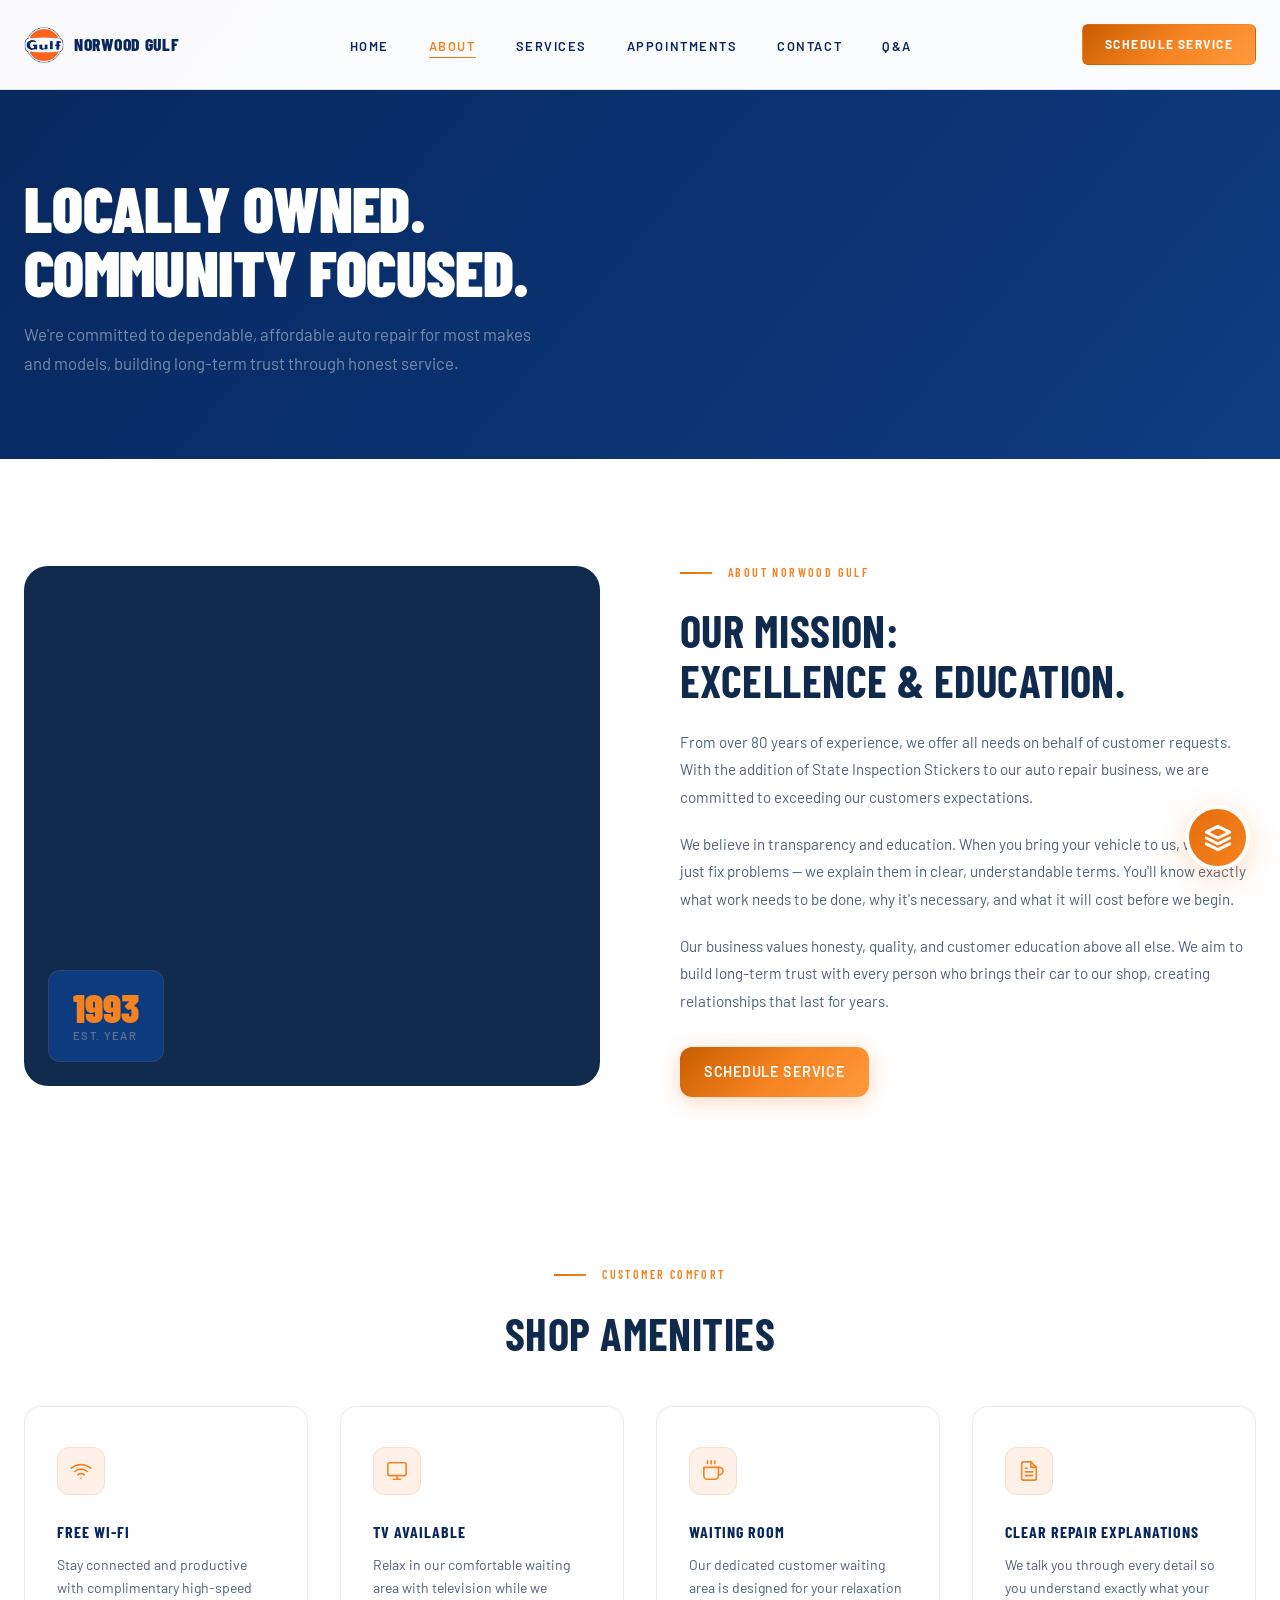
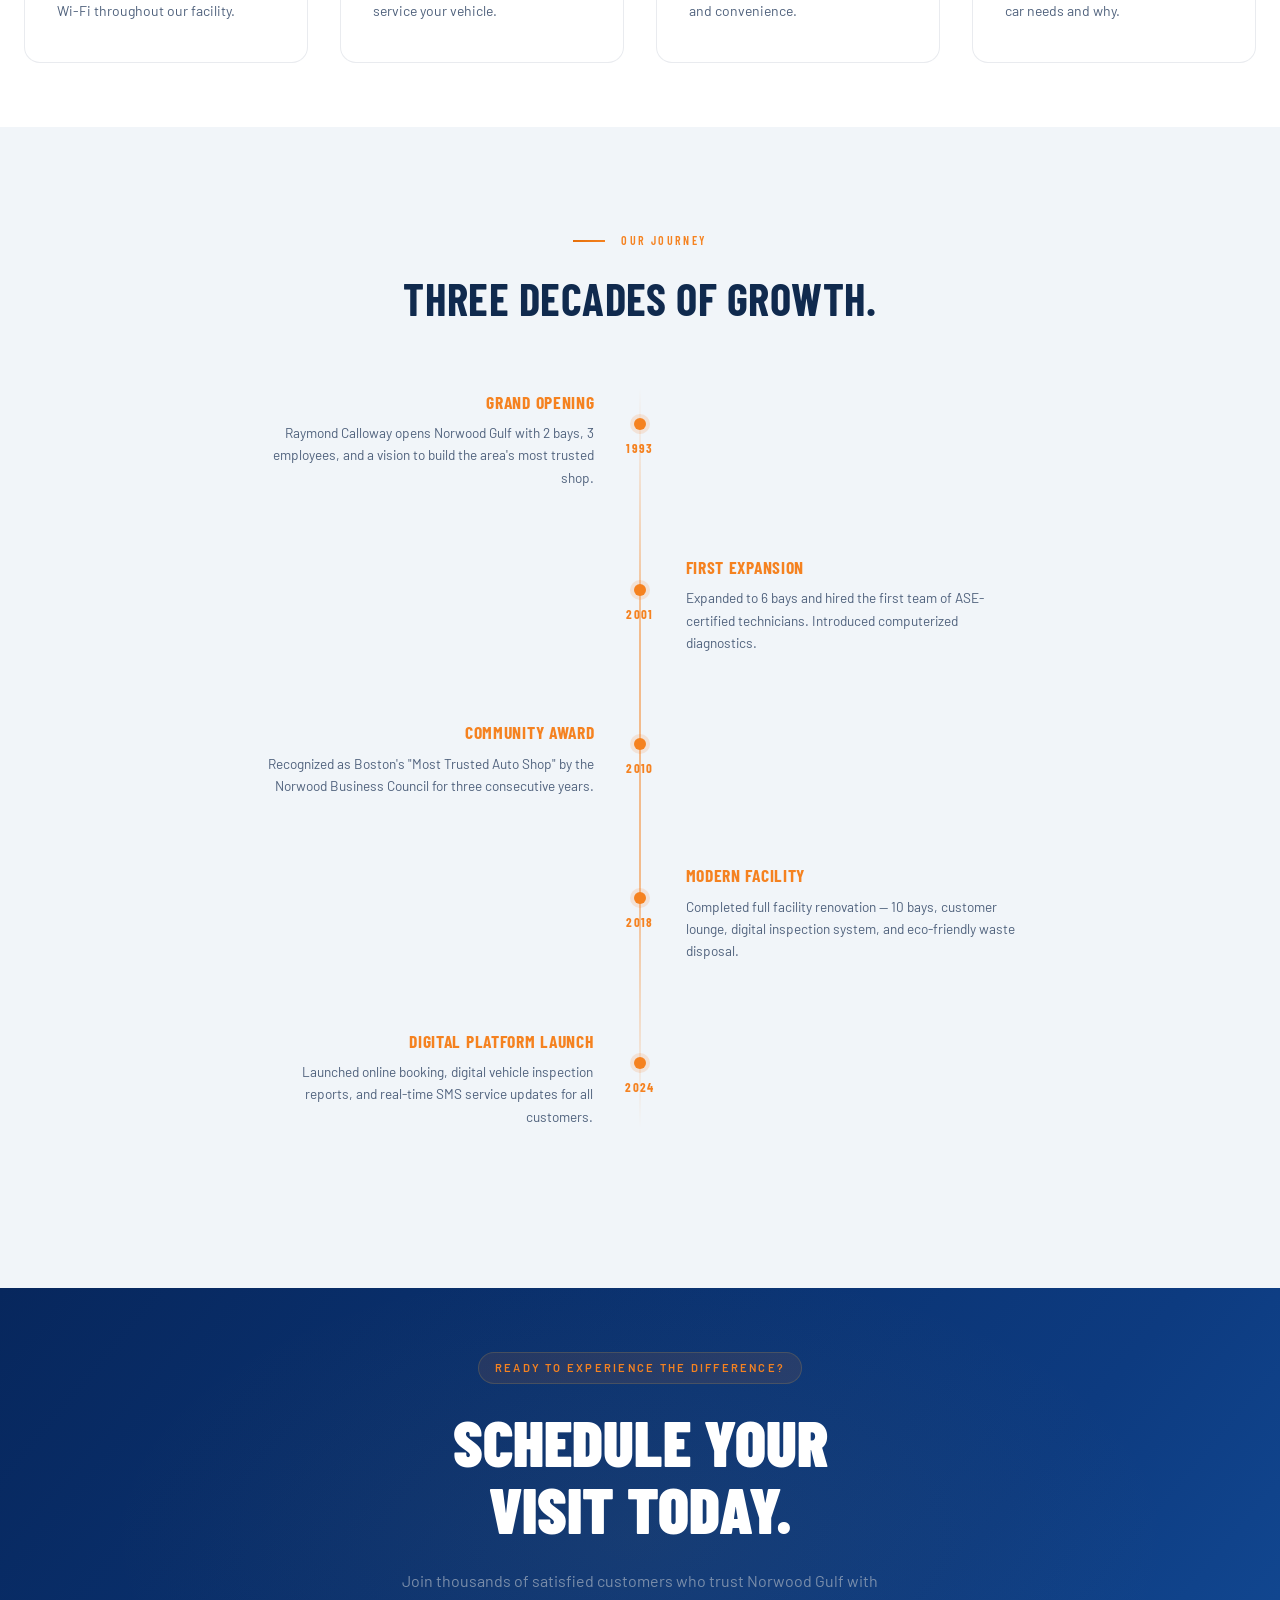
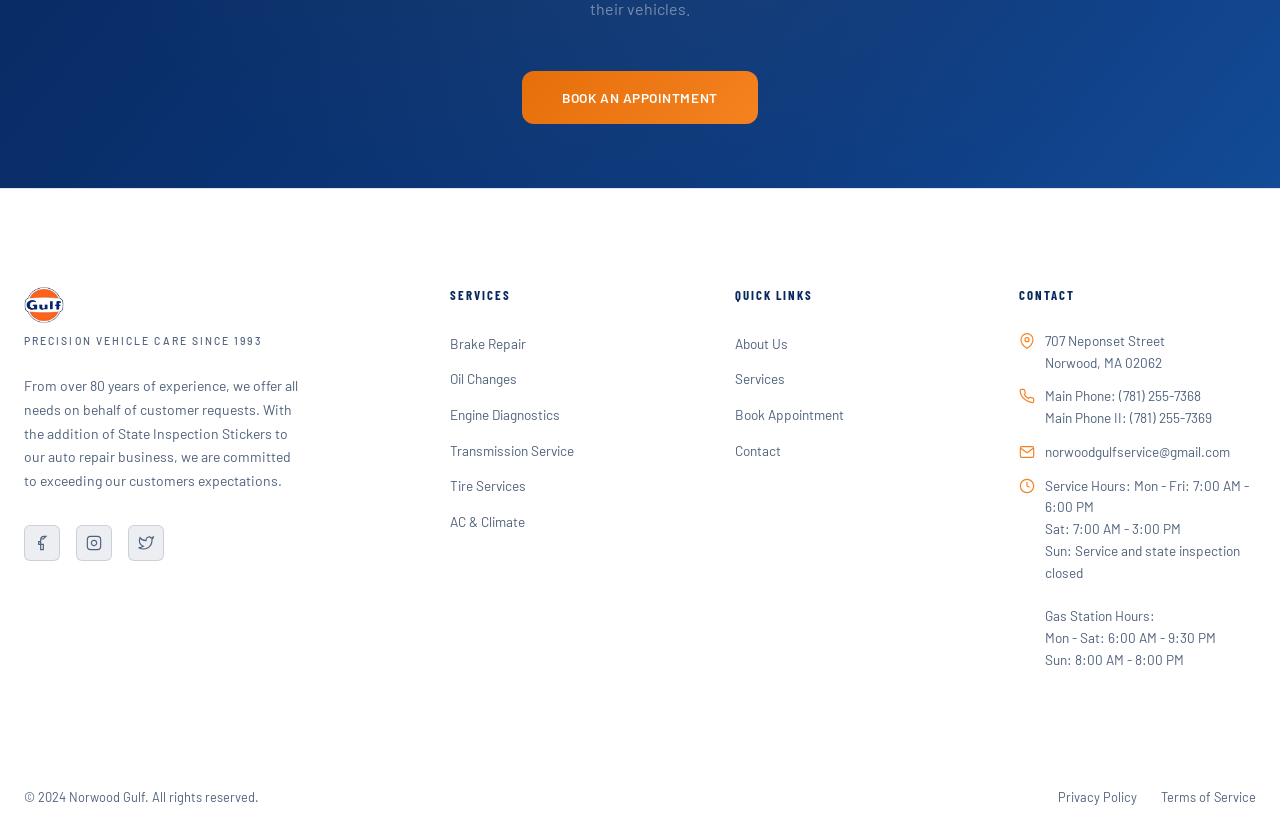
==== about.html @ ba1b2133 "Update branding to 'Norwood Gulf' and specify Sunday closure for service and inspections" ====
<!DOCTYPE html>
<html lang="en">

<head>
  <meta charset="UTF-8" />
  <meta name="viewport" content="width=device-width, initial-scale=1.0" />
  <meta name="description"
    content="About our locally owned auto repair shop — Committed to dependable, affordable auto repair and customer education." />
  <title>About Us — Locally Owned Automotive Care</title>
  <link rel="preconnect" href="https://fonts.googleapis.com" />
  <link rel="preconnect" href="https://fonts.gstatic.com" crossorigin />
  <link
    href="https://fonts.googleapis.com/css2?family=Barlow:ital,wght@0,300;0,400;0,500;0,600;0,700;0,800;0,900;1,300&family=Barlow+Condensed:wght@400;500;600;700;800;900&display=swap"
    rel="stylesheet" />
  <link rel="stylesheet" href="style.css" />
  <link rel="icon" href="data:,">
</head>

<body>

  <div class="scroll-progress" role="progressbar" aria-hidden="true"></div>
  <button class="back-to-top" aria-label="Back to top">
    <svg xmlns="http://www.w3.org/2000/svg" viewBox="0 0 24 24" fill="none" stroke="currentColor" stroke-width="2.5"
      stroke-linecap="round" stroke-linejoin="round">
      <polyline points="18 15 12 9 6 15" />
    </svg>
  </button>

  <nav class="navbar" role="navigation" aria-label="Main navigation">
    <div class="container">
      <div class="nav-inner">
        <a href="index.html" class="nav-logo">
          <img src="logo.jpeg" alt="Norwood Gulf Logo" style="height: 40px; width: auto;">
          <span class="nav-logo-text">Norwood Gulf</span>
        </a>
        <ul class="nav-links">
          <li><a href="index.html" class="nav-link">Home</a></li>
          <li><a href="about.html" class="nav-link active">About</a></li>
          <li><a href="services.html" class="nav-link">Services</a></li>
          <li><a href="appointment.html" class="nav-link">Appointments</a></li>
          <li><a href="contact.html" class="nav-link">Contact</a></li>
          <li><a href="qa.html" class="nav-link">Q&A</a></li>
        </ul>
        <a href="appointment.html" class="nav-cta">Schedule Service</a>
        <button class="nav-hamburger" aria-label="Toggle menu"><span></span><span></span><span></span></button>
      </div>
    </div>
  </nav>

  <div class="nav-overlay"></div>
  <nav class="nav-mobile" aria-label="Mobile navigation">
    <div class="nav-mobile-brand"><img src="logo.jpeg" alt="Norwood Gulf Logo"><span>Norwood Gulf</span></div>
    <a href="index.html" class="nav-mobile-link">Home</a>
    <a href="about.html" class="nav-mobile-link active">About</a>
    <a href="services.html" class="nav-mobile-link">Services</a>
    <a href="appointment.html" class="nav-mobile-link">Appointments</a>
    <a href="contact.html" class="nav-mobile-link">Contact</a>
    <a href="qa.html" class="nav-mobile-link">Q&A</a>
    <div style="margin-top:auto;padding-top:32px;">
      <a href="appointment.html" class="btn btn-primary btn-lg"
        style="width:100%;justify-content:center;display:flex;">Schedule Service</a>
    </div>
  </nav>

  <main>

    <!-- PAGE HERO -->
    <header class="page-hero">
      <div class="container">
        <div class="page-hero-content">
          <h1 class="page-hero-title">Locally Owned.<br>Community Focused.</h1>
          <p class="page-hero-desc">We're committed to dependable, affordable auto repair for most makes and models,
            building long-term trust through honest service.</p>
        </div>
      </div>
    </header>

    <!-- OUR STORY -->
    <section class="section">
      <div class="container">
        <div class="about-intro">
          <div class="reveal-left">
            <div class="about-image-wrap">
              <div class="about-image" role="img" aria-label="Norwood Gulf auto shop interior"
                style="background-image:url('https://images.unsplash.com/photo-1625047509248-ec889cbff17f?w=800&q=80&auto=format'); background-size:cover; background-position:center; height:520px; border-radius:16px;">
              </div>
              <div class="about-image-badge">
                <div class="about-image-badge-num">1993</div>
                <div class="about-image-badge-label">Est. Year</div>
              </div>
            </div>
          </div>
          <div class="reveal-right">
            <div class="section-label">
              <span class="subheading">About Norwood Gulf</span>
            </div>
            <h2 class="display-md" style="color:var(--navy);margin-bottom:24px;">Our Mission:<br>Excellence & Education.
            </h2>
            <div class="about-body">
              <p style="margin-bottom:20px;">From over 80 years of experience, we offer all needs on behalf of customer
                requests. With the addition of State Inspection Stickers to our auto repair business, we are committed
                to exceeding our customers expectations.</p>
              <p style="margin-bottom:20px;">We believe in transparency and education. When you bring your vehicle to
                us, we don't just fix problems — we explain them in clear, understandable terms. You'll know exactly
                what work needs to be done, why it's necessary, and what it will cost before we begin.</p>
              <p style="margin-bottom:32px;">Our business values honesty, quality, and customer education above all
                else. We aim to build long-term trust with every person who brings their car to our shop, creating
                relationships that last for years.</p>
              <a href="appointment.html" class="btn btn-primary">Schedule Service</a>
            </div>
          </div>
        </div>
      </div>
    </section>

    <!-- CUSTOMER AMENITIES -->
    <section class="section-sm bg-white">
      <div class="container">
        <div class="text-center" style="margin-bottom:48px;">
          <div class="section-label flex-center reveal">
            <span class="subheading">Customer Comfort</span>
          </div>
          <h2 class="display-md text-navy reveal reveal-delay-1">Shop Amenities</h2>
        </div>
        <div class="features-grid">
          <!-- FREE WI-FI -->
          <div class="feature-card reveal">
            <div class="feature-icon">
              <svg xmlns="http://www.w3.org/2000/svg" viewBox="0 0 24 24" fill="none" stroke="currentColor"
                stroke-width="1.75" stroke-linecap="round" stroke-linejoin="round">
                <path d="M5 12.55a11 11 0 0 1 14.08 0"></path>
                <path d="M1.42 9a16 16 0 0 1 21.16 0"></path>
                <path d="M8.53 16.11a6 6 0 0 1 6.95 0"></path>
                <line x1="12" y1="20" x2="12.01" y2="20"></line>
              </svg>
            </div>
            <h3 class="feature-title">FREE WI-FI</h3>
            <p class="feature-desc">Stay connected and productive with complimentary high-speed Wi-Fi throughout our facility.</p>
          </div>

          <!-- TV AVAILABLE -->
          <div class="feature-card reveal reveal-delay-1">
            <div class="feature-icon">
              <svg xmlns="http://www.w3.org/2000/svg" viewBox="0 0 24 24" fill="none" stroke="currentColor"
                stroke-width="1.75" stroke-linecap="round" stroke-linejoin="round">
                <rect x="2" y="3" width="20" height="14" rx="2" ry="2"></rect>
                <line x1="8" y1="21" x2="16" y2="21"></line>
                <line x1="12" y1="17" x2="12" y2="21"></line>
              </svg>
            </div>
            <h3 class="feature-title">TV available</h3>
            <p class="feature-desc">Relax in our comfortable waiting area with television while we service your vehicle.</p>
          </div>

          <!-- WAITING ROOM -->
          <div class="feature-card reveal reveal-delay-2">
            <div class="feature-icon">
              <svg xmlns="http://www.w3.org/2000/svg" viewBox="0 0 24 24" fill="none" stroke="currentColor"
                stroke-width="1.75" stroke-linecap="round" stroke-linejoin="round">
                <path d="M18 8h1a4 4 0 0 1 0 8h-1"/><path d="M2 8h16v9a4 4 0 0 1-4 4H6a4 4 0 0 1-4-4V8z"/><line x1="6" y1="1" x2="6" y2="4"/><line x1="10" y1="1" x2="10" y2="4"/><line x1="14" y1="1" x2="14" y2="4"/>
              </svg>
            </div>
            <h3 class="feature-title">WAITING ROOM</h3>
            <p class="feature-desc">Our dedicated customer waiting area is designed for your relaxation and convenience.</p>
          </div>


          <!-- CLEAR REPAIR EXPLANATIONS -->
          <div class="feature-card reveal reveal-delay-4">
            <div class="feature-icon">
              <svg xmlns="http://www.w3.org/2000/svg" viewBox="0 0 24 24" fill="none" stroke="currentColor"
                stroke-width="1.75" stroke-linecap="round" stroke-linejoin="round">
                <path d="M14 2H6a2 2 0 0 0-2 2v16a2 2 0 0 0 2 2h12a2 2 0 0 0 2-2V8z"/><polyline points="14 2 14 8 20 8"/><line x1="16" y1="13" x2="8" y2="13"/><line x1="16" y1="17" x2="8" y2="17"/><polyline points="10 9 9 9 8 9"/>
              </svg>
            </div>
            <h3 class="feature-title">CLEAR REPAIR EXPLANATIONS</h3>
            <p class="feature-desc">We talk you through every detail so you understand exactly what your car needs and why.</p>
          </div>
        </div>
      </div>
    </section>

    <!-- TIMELINE -->
    <section class="section" style="background: #f1f5f9;" aria-labelledby="timeline-heading">
      <div class="container">
        <div class="text-center" style="margin-bottom:64px;">
          <div class="section-label flex-center reveal">
            <span class="subheading">Our Journey</span>
          </div>
          <h2 class="display-md text-navy reveal reveal-delay-1" id="timeline-heading">Three Decades of Growth.</h2>
        </div>
        <div class="timeline">

          <div class="timeline-item reveal">
            <div class="timeline-content">
              <h3 class="timeline-content-title">Grand Opening</h3>
              <p class="timeline-content-desc">Raymond Calloway opens Norwood Gulf with 2 bays, 3 employees, and a
                vision to build the area's most trusted shop.</p>
            </div>
            <div class="timeline-year timeline-year-wrap">
              <div class="timeline-dot"></div>
              <span class="timeline-year-label">1993</span>
            </div>
            <div class="timeline-empty"></div>
          </div>

          <div class="timeline-item reveal reveal-delay-1">
            <div class="timeline-empty"></div>
            <div class="timeline-year timeline-year-wrap">
              <div class="timeline-dot"></div>
              <span class="timeline-year-label">2001</span>
            </div>
            <div class="timeline-content">
              <h3 class="timeline-content-title">First Expansion</h3>
              <p class="timeline-content-desc">Expanded to 6 bays and hired the first team of ASE-certified technicians.
                Introduced computerized diagnostics.</p>
            </div>
          </div>

          <div class="timeline-item reveal reveal-delay-2">
            <div class="timeline-content">
              <h3 class="timeline-content-title">Community Award</h3>
              <p class="timeline-content-desc">Recognized as Boston's "Most Trusted Auto Shop" by the Norwood Business
                Council for three consecutive years.</p>
            </div>
            <div class="timeline-year timeline-year-wrap">
              <div class="timeline-dot"></div>
              <span class="timeline-year-label">2010</span>
            </div>
            <div class="timeline-empty"></div>
          </div>

          <div class="timeline-item reveal reveal-delay-3">
            <div class="timeline-empty"></div>
            <div class="timeline-year timeline-year-wrap">
              <div class="timeline-dot"></div>
              <span class="timeline-year-label">2018</span>
            </div>
            <div class="timeline-content">
              <h3 class="timeline-content-title">Modern Facility</h3>
              <p class="timeline-content-desc">Completed full facility renovation — 10 bays, customer lounge, digital
                inspection system, and eco-friendly waste disposal.</p>
            </div>
          </div>

          <div class="timeline-item reveal reveal-delay-4">
            <div class="timeline-content">
              <h3 class="timeline-content-title">Digital Platform Launch</h3>
              <p class="timeline-content-desc">Launched online booking, digital vehicle inspection reports, and
                real-time SMS service updates for all customers.</p>
            </div>
            <div class="timeline-year timeline-year-wrap">
              <div class="timeline-dot"></div>
              <span class="timeline-year-label">2024</span>
            </div>
            <div class="timeline-empty"></div>
          </div>

        </div>
      </div>
    </section>
    <!-- CTA -->
    <section class="section-sm cta-section">
      <div class="container">
        <span class="cta-overline reveal">Ready to Experience the Difference?</span>
        <h2 class="cta-title reveal reveal-delay-1">Schedule Your<br>Visit Today.</h2>
        <p class="cta-desc reveal reveal-delay-2">Join thousands of satisfied customers who trust Norwood Gulf with
          their vehicles.</p>
        <div class="reveal reveal-delay-3">
          <a href="appointment.html" class="btn btn-glow btn-lg">Book an Appointment</a>
        </div>
      </div>
    </section>

  </main>

  <!-- FOOTER -->
  <footer class="footer" role="contentinfo">
    <div class="container">
      <div class="footer-grid">
        <div>
          <img src="logo.jpeg" alt="Norwood Gulf Logo" style="height: 40px; width: auto; margin-bottom: var(--sp-1);">
          <div class="footer-brand-tagline">Precision Vehicle Care Since 1993</div>
          <p class="footer-brand-desc">From over 80 years of experience, we offer all needs on behalf of customer
            requests. With the addition of State Inspection Stickers to our auto repair business, we are committed to
            exceeding our customers expectations.</p>
          <div class="footer-socials">
            <a href="https://www.facebook.com/norwoodgulf" target="_blank" rel="noopener noreferrer"
              class="footer-social" aria-label="Facebook">
              <svg xmlns="http://www.w3.org/2000/svg" viewBox="0 0 24 24" fill="none" stroke="currentColor"
                stroke-width="1.75">
                <path d="M18 2h-3a5 5 0 0 0-5 5v3H7v4h3v8h4v-8h-4V7a1 1 0 0 1 1-1h3z" />
              </svg>
            </a>
            <a href="#" class="footer-social" aria-label="Instagram">
              <svg xmlns="http://www.w3.org/2000/svg" viewBox="0 0 24 24" fill="none" stroke="currentColor"
                stroke-width="1.75">
                <rect x="2" y="2" width="20" height="20" rx="5" ry="5" />
                <path d="M16 11.37A4 4 0 1 1 12.63 8 4 4 0 0 1 16 11.37z" />
                <line x1="17.5" y1="6.5" x2="17.51" y2="6.5" />
              </svg>
            </a>
            <a href="#" class="footer-social" aria-label="Twitter / X">
              <svg xmlns="http://www.w3.org/2000/svg" viewBox="0 0 24 24" fill="none" stroke="currentColor"
                stroke-width="1.75">
                <path
                  d="M23 3a10.9 10.9 0 0 1-3.14 1.53 4.48 4.48 0 0 0-7.86 3v1A10.66 10.66 0 0 1 3 4s-4 9 5 13a11.64 11.64 0 0 1-7 2c9 5 20 0 20-11.5a4.5 4.5 0 0 0-.08-.83A7.72 7.72 0 0 0 23 3z" />
              </svg>
            </a>
          </div>
        </div>

        <div>
          <h3 class="footer-col-title">Services</h3>
          <ul class="footer-links">
            <li><a href="services.html" class="footer-link">Brake Repair</a></li>
            <li><a href="services.html" class="footer-link">Oil Changes</a></li>
            <li><a href="services.html" class="footer-link">Engine Diagnostics</a></li>
            <li><a href="services.html" class="footer-link">Transmission Service</a></li>
            <li><a href="services.html" class="footer-link">Tire Services</a></li>
            <li><a href="services.html" class="footer-link">AC & Climate</a></li>
          </ul>
        </div>

        <div>
          <h3 class="footer-col-title">Quick Links</h3>
          <ul class="footer-links">
            <li><a href="about.html" class="footer-link">About Us</a></li>
            <li><a href="services.html" class="footer-link">Services</a></li>
            <li><a href="appointment.html" class="footer-link">Book Appointment</a></li>
            <li><a href="contact.html" class="footer-link">Contact</a></li>
          </ul>
        </div>
        <div>
          <h3 class="footer-col-title">Contact</h3>
          <div class="footer-contact-item"><svg class="footer-contact-icon" xmlns="http://www.w3.org/2000/svg"
              viewBox="0 0 24 24" fill="none" stroke="currentColor" stroke-width="1.75">
              <path d="M21 10c0 7-9 13-9 13S3 17 3 10a9 9 0 0 1 18 0z" />
              <circle cx="12" cy="10" r="3" />
            </svg><span>707 Neponset Street<br>Norwood, MA 02062</span></div>
          <div class="footer-contact-item"><svg class="footer-contact-icon" xmlns="http://www.w3.org/2000/svg"
              viewBox="0 0 24 24" fill="none" stroke="currentColor" stroke-width="1.75">
              <path
                d="M22 16.92v3a2 2 0 0 1-2.18 2 19.79 19.79 0 0 1-8.63-3.07A19.5 19.5 0 0 1 4.69 13a19.79 19.79 0 0 1-3.07-8.67A2 2 0 0 1 3.6 2h3a2 2 0 0 1 2 1.72c.127.96.361 1.903.7 2.81a2 2 0 0 1-.45 2.11L8.09 9.91a16 16 0 0 0 6 6l1.27-1.27a2 2 0 0 1 2.11-.45c.907.339 1.85.573 2.81.7A2 2 0 0 1 22 16.92z" />
            </svg><span>Main Phone: <a href="tel:+17812557368">(781) 255-7368</a><br>Main Phone II: <a
                href="tel:+17812557369">(781) 255-7369</a></span></div>
          <div class="footer-contact-item"><svg class="footer-contact-icon" xmlns="http://www.w3.org/2000/svg"
              viewBox="0 0 24 24" fill="none" stroke="currentColor" stroke-width="1.75">
              <path d="M4 4h16c1.1 0 2 .9 2 2v12c0 1.1-.9 2-2 2H4c-1.1 0-2-.9-2-2V6c0-1.1.9-2 2-2z" />
              <polyline points="22,6 12,13 2,6" />
            </svg><span><a href="mailto:norwoodgulfservice@gmail.com">norwoodgulfservice@gmail.com</a></span></div>
          <div class="footer-contact-item">
            <svg class="footer-contact-icon" xmlns="http://www.w3.org/2000/svg" viewBox="0 0 24 24" fill="none"
              stroke="currentColor" stroke-width="1.75">
              <circle cx="12" cy="12" r="10" />
              <polyline points="12 6 12 12 16 14" />
            </svg>
            <span>Service Hours: Mon - Fri: 7:00 AM - 6:00 PM<br>Sat: 7:00 AM - 3:00 PM<br>Sun: Service and state inspection closed<br><br>Gas Station Hours:<br>Mon - Sat: 6:00 AM - 9:30 PM<br>Sun: 8:00 AM - 8:00 PM</span>
          </div>
        </div>
      </div>

      <div class="footer-bottom">
        <span class="footer-copy">&copy; 2024 Norwood Gulf. All rights reserved.</span>
        <div class="footer-legal">
          <a href="#">Privacy Policy</a>
          <a href="#">Terms of Service</a>
        </div>
      </div>
    </div>
  </footer>

  <!-- NVIDIA Chatbot Trigger -->
  <div class="nvidia-chatbot" id="nvidia-chatbot" aria-label="AI Assistant">
    <svg xmlns="http://www.w3.org/2000/svg" viewBox="0 0 24 24" fill="none" stroke="currentColor" stroke-width="2"
      stroke-linecap="round" stroke-linejoin="round">
      <path d="M12 2L2 7l10 5 10-5-10-5zM2 17l10 5 10-5M2 12l10 5 10-5" />
    </svg>
  </div>

  <!-- NVIDIA Chat Window -->
  <div class="nvidia-chat-window" id="nvidia-chat-window">
    <div class="nvidia-chat-header">
      <div class="nvidia-chat-title">AI Assistant</div>
      <button class="nvidia-chat-close" id="nvidia-chat-close" aria-label="Close chat">
        <svg xmlns="http://www.w3.org/2000/svg" viewBox="0 0 24 24" fill="none" stroke="currentColor" stroke-width="2"
          stroke-linecap="round" stroke-linejoin="round">
          <line x1="18" y1="6" x2="6" y2="18" />
          <line x1="6" y1="6" x2="18" y2="6" />
        </svg>
      </button>
    </div>
    <div class="nvidia-chat-messages" id="nvidia-chat-messages">
      <!-- Chat logic will insert messages here -->
    </div>
    <div class="nvidia-chat-input">
      <input type="text" id="nvidia-chat-input" placeholder="Type your message..." aria-label="Chat input">
      <button id="nvidia-chat-send" aria-label="Send message">Send</button>
    </div>
  </div>

  <script src="main.js"></script>
</body>

</html>
---- style.css ----
/* =====================================================
   NORWOOD GULF — MASTER STYLESHEET
   Premium Auto Care | Modern Red Theme | Advanced Animations
   ===================================================== */

/* =====================================================
   1. GOOGLE FONTS & IMPORTS
   ===================================================== */
@import url('https://fonts.googleapis.com/css2?family=Barlow:ital,wght@0,300;0,400;0,500;0,600;0,700;0,800;0,900;1,300&family=Barlow+Condensed:wght@400;500;600;700;800;900&display=swap');

/* =====================================================
   2. CSS CUSTOM PROPERTIES - Refined Color Palette
   ===================================================== */
:root {
  /* Primary Colors - Gulf-inspired Orange & Navy */
  --primary-orange:     #F58220;
  --primary-orange-500: #F58220;
  --primary-orange-600: #E56F0A;
  --primary-orange-700: #C85D00;
  --primary-orange-400: #FF9A3D;
  --primary-orange-300: #FFC07A;
  --primary-orange-100: #FFE7CC;
  --primary-orange-50:  #FFF5E9;
  
  /* Blue Colors */
  --primary-blue:       #0D3B80;
  --primary-blue-900:   #07275D;
  --primary-blue-800:   #0A3372;
  --primary-blue-700:   #134B96;
  --primary-blue-600:   #1C5DB5;
  --primary-blue-500:   #2A72CE;
  --primary-blue-400:   #4C92E3;
  --primary-blue-300:   #88B8ED;
  --primary-blue-100:   #DBE8FA;
  --primary-blue-50:    #F0F5FD;

  /* Neutral Colors */
  --gray-900:     #111827;
  --gray-800:     #1F2937;
  --gray-700:     #374151;
  --gray-600:     #4B5563;
  --gray-500:     #6B7280;
  --gray-400:     #9CA3AF;
  --gray-300:     #D1D5DB;
  --gray-200:     #E5E7EB;
  --gray-100:     #F3F4F6;
  --gray-50:      #F9FAFB;
  
  /* Semantic Colors */
  --color-primary:    var(--primary-orange);
  --color-secondary:  var(--primary-blue);
  --color-accent:     var(--primary-orange-400);
  --color-dark:       #102A4E;
  --color-light:      var(--gray-50);
  --color-white:      #FFFFFF;
  --color-muted:      #5D6F88;
  
  /* Gradients - Orange & Blue */
  --gradient-primary: linear-gradient(135deg, var(--primary-orange-600) 0%, var(--primary-orange-500) 100%);
  --gradient-hero:    linear-gradient(108deg, rgba(7,39,93,0.9) 0%, rgba(13,59,128,0.78) 42%, rgba(13,59,128,0.16) 100%);
  --gradient-orange:  linear-gradient(135deg, var(--primary-orange-700) 0%, var(--primary-orange-500) 50%, var(--primary-orange-400) 100%);
  --gradient-blue:    linear-gradient(135deg, var(--primary-blue-900) 0%, var(--primary-blue-700) 55%, var(--primary-blue-500) 100%);
  --gradient-shine:   linear-gradient(135deg, rgba(249,115,22,0.08) 0%, transparent 50%);
  --gradient-card:    linear-gradient(180deg, #FFFFFF 0%, #F6F9FF 100%);
  
  /* Typography */
  --font-display: 'Barlow Condensed', sans-serif;
  --font-body:    'Barlow', sans-serif;

  /* Spacing (8px system) */
  --sp-1:  8px;   --sp-2:  16px;  --sp-3:  24px;  --sp-4:  32px;
  --sp-5:  40px;  --sp-6:  48px;  --sp-8:  64px;  --sp-10: 80px;
  --sp-12: 96px;  --sp-16: 128px; --sp-20: 160px;

  /* Layout */
  --max-width: 1280px;
  --radius-sm: 6px;   --radius-md: 12px;  --radius-lg: 16px;
  --radius-xl: 24px;  --radius-full: 9999px;

  /* Enhanced Shadows - Orange/Blue Theme */
  --shadow-sm:   0 1px 2px 0 rgba(0,0,0,0.05);
  --shadow-md:   0 4px 6px -1px rgba(0,0,0,0.1), 0 2px 4px -2px rgba(0,0,0,0.1);
  --shadow-lg:   0 10px 15px -3px rgba(0,0,0,0.1), 0 4px 6px -4px rgba(0,0,0,0.1);
  --shadow-xl:   0 20px 25px -5px rgba(0,0,0,0.1), 0 8px 10px -6px rgba(0,0,0,0.1);
  --shadow-glow-orange: 0 0 20px rgba(249,115,22,0.3);
  --shadow-glow-blue: 0 0 20px rgba(37,99,235,0.3);
  --shadow-orange:  0 8px 30px rgba(249,115,22,0.25);
  --shadow-blue:  0 8px 30px rgba(37,99,235,0.25);
  --shadow-glow: 0 0 22px rgba(245,130,32,0.45);

  /* Compatibility tokens used throughout file */
  --white-pure: #FFFFFF;
  --white: #FFFFFF;
  --gold: var(--primary-orange);
  --muted: #7587A0;
  --muted-dark: #4F617C;
  --charcoal: #102A4E;
  --charcoal-mid: #183A69;
  --border: rgba(16,42,78,0.18);
  --border-soft: rgba(16,42,78,0.1);
  --card-shine: linear-gradient(135deg, rgba(245,130,32,0.13) 0%, rgba(245,130,32,0.03) 45%, transparent 70%);
  --red-primary: var(--primary-orange-600);
  --primary-300: var(--primary-orange-300);
  --primary-400: var(--primary-orange-400);
  --primary-600: var(--primary-orange-600);
  
  /* Animation Timing */
  --ease-fast:    150ms cubic-bezier(0.4, 0, 0.2, 1);
  --ease:         300ms cubic-bezier(0.4, 0, 0.2, 1);
  --ease-slow:    500ms cubic-bezier(0.4, 0, 0.2, 1);
  --ease-spring:  600ms cubic-bezier(0.34, 1.56, 0.64, 1);
  --ease-out:     400ms cubic-bezier(0, 0, 0.2, 1);
}

/* =====================================================
   3. RESET & BASE
   ===================================================== */
*, *::before, *::after {
  box-sizing: border-box;
  margin: 0;
  padding: 0;
}

html {
  scroll-behavior: smooth;
  font-size: 16px;
  -webkit-text-size-adjust: 100%;
}

body {
  font-family: var(--font-body);
  font-size: 16px;
  line-height: 1.6;
  font-weight: 400;
  color: var(--color-dark);
  background-color: #F4F7FC;
  overflow-x: hidden;
  -webkit-font-smoothing: antialiased;
  -moz-osx-font-smoothing: grayscale;
}

/* Selection styling */
::selection {
  background: var(--primary-300);
  color: var(--gray-900);
}

/* Scrollbar styling */
::-webkit-scrollbar {
  width: 8px;
  height: 8px;
}

::-webkit-scrollbar-track {
  background: var(--gray-100);
}

::-webkit-scrollbar-thumb {
  background: var(--primary-400);
  border-radius: var(--radius-full);
}

::-webkit-scrollbar-thumb:hover {
  background: var(--primary-600);
}

img {
  max-width: 100%;
  height: auto;
  display: block;
}

a {
  color: inherit;
  text-decoration: none;
}

ul, ol {
  list-style: none;
}

button, input, textarea, select {
  font-family: inherit;
  font-size: inherit;
}

/* =====================================================
   4. UTILITY CLASSES
   ===================================================== */
.container {
  max-width: var(--max-width);
  margin: 0 auto;
  padding: 0 var(--sp-3);
}

.section {
  padding: var(--sp-16) 0;
}

.section-sm {
  padding: var(--sp-10) 0;
}

.text-primary { color: var(--color-primary); }
.text-secondary { color: var(--color-secondary); }
.text-accent { color: var(--color-accent); }
.text-dark { color: var(--color-dark); }
.text-light { color: var(--color-light); }
.text-white { color: var(--color-white); }
.text-muted { color: var(--color-muted); }
.text-center { text-align: center; }
.text-left { text-align: left; }

.bg-primary { background-color: var(--color-primary); }
.bg-dark { background-color: var(--color-dark); }
.bg-light { background-color: var(--color-light); }
.bg-white { background-color: var(--color-white); }

.flex         { display: flex; }
.flex-center  { display: flex; align-items: center; justify-content: center; }
.flex-between { display: flex; align-items: center; justify-content: space-between; }
.flex-col     { display: flex; flex-direction: column; }
.gap-1 { gap: var(--sp-1); }
.gap-2 { gap: var(--sp-2); }
.gap-3 { gap: var(--sp-3); }
.gap-4 { gap: var(--sp-4); }

.grid-2 { display: grid; grid-template-columns: repeat(2, 1fr); gap: var(--sp-4); }
.grid-3 { display: grid; grid-template-columns: repeat(3, 1fr); gap: var(--sp-4); }
.grid-4 { display: grid; grid-template-columns: repeat(4, 1fr); gap: var(--sp-4); }

/* =====================================================
   5. TYPOGRAPHY SYSTEM
   ===================================================== */
.display-xl {
  font-family: var(--font-display);
  font-size: clamp(3rem, 7vw, 6rem);
  font-weight: 900;
  line-height: 0.95;
  letter-spacing: -0.01em;
  text-transform: uppercase;
}

.display-lg {
  font-family: var(--font-display);
  font-size: clamp(2.5rem, 5vw, 4.5rem);
  font-weight: 800;
  line-height: 1;
  letter-spacing: -0.01em;
  text-transform: uppercase;
}

.display-md {
  font-family: var(--font-display);
  font-size: clamp(1.8rem, 3.5vw, 3rem);
  font-weight: 700;
  line-height: 1.1;
  letter-spacing: 0.01em;
  text-transform: uppercase;
}

.heading {
  font-family: var(--font-display);
  font-size: clamp(1.4rem, 2.5vw, 2rem);
  font-weight: 700;
  line-height: 1.2;
  text-transform: uppercase;
  letter-spacing: 0.02em;
}

.subheading {
  font-family: var(--font-display);
  font-size: 0.75rem;
  font-weight: 600;
  letter-spacing: 0.2em;
  text-transform: uppercase;
  color: var(--color-primary);
}

.body-lg {
  font-size: 1.125rem;
  line-height: 1.75;
  font-weight: 300;
}

.body-md {
  font-size: 1rem;
  line-height: 1.7;
}

.body-sm {
  font-size: 0.875rem;
  line-height: 1.6;
}

/* Section Label Pattern */
.section-label {
  display: inline-flex;
  align-items: center;
  gap: var(--sp-2);
  margin-bottom: var(--sp-3);
}

.section-label::before {
  content: '';
  display: block;
  width: 32px;
  height: 2px;
  background: var(--gradient-primary);
}

/* Animation for Section Label */
@keyframes slide-in-left {
  from {
    opacity: 0;
    transform: translateX(-30px);
  }
  to {
    opacity: 1;
    transform: translateX(0);
  }
}

/* =====================================================
   6. SCROLL PROGRESS INDICATOR
   ===================================================== */
.scroll-progress {
  position: fixed;
  top: 0;
  left: 0;
  height: 3px;
  background: var(--gradient-primary);
  z-index: 9999;
  width: 0%;
  transition: width 100ms linear;
  box-shadow: 0 0 10px rgba(249,115,22,0.6);
}

/* =====================================================
   7. NAVIGATION
   ===================================================== */
.navbar {
  position: fixed;
  top: 0;
  left: 0;
  right: 0;
  z-index: 1000;
  padding: var(--sp-3) 0;
  transition: background var(--ease), padding var(--ease);
  background: rgba(255,255,255,0.98);
  border-bottom: 1px solid rgba(16,42,78,0.12);
}

.navbar.scrolled {
  background: rgba(255,255,255,0.99);
  padding: var(--sp-2) 0;
  border-bottom: 1px solid rgba(16,42,78,0.14);
  box-shadow: 0 10px 32px rgba(7,39,93,0.12);
}

.nav-inner {
  display: flex;
  align-items: center;
  justify-content: space-between;
}

.nav-logo {
  display: flex;
  align-items: center;
  gap: 10px;
}

.nav-logo-text {
  font-family: var(--font-display);
  font-size: 1.1rem;
  font-weight: 800;
  letter-spacing: 0.04em;
  text-transform: uppercase;
  color: var(--primary-blue-900);
  line-height: 1;
}

.nav-logo .logo-mark {
  font-family: var(--font-display);
  font-size: 1.5rem;
  font-weight: 900;
  letter-spacing: 0.04em;
  text-transform: uppercase;
  color: var(--color-dark);
  line-height: 1;
}

.nav-logo .logo-mark span {
  color: var(--color-primary);
}

.nav-logo .logo-sub {
  font-family: var(--font-body);
  font-size: 0.6rem;
  font-weight: 500;
  letter-spacing: 0.25em;
  text-transform: uppercase;
  color: var(--color-muted);
}

.nav-links {
  display: flex;
  align-items: center;
  gap: var(--sp-5);
}

.nav-link {
  font-family: var(--font-body);
  font-size: 0.8rem;
  font-weight: 600;
  letter-spacing: 0.12em;
  text-transform: uppercase;
  color: var(--primary-blue-900);
  transition: color var(--ease);
  position: relative;
}

.nav-link::after {
  content: '';
  position: absolute;
  bottom: -4px;
  left: 0;
  width: 0;
  height: 1px;
  background: var(--gradient-primary);
  transition: width var(--ease);
}

.nav-link:hover {
  color: var(--primary-orange);
}

.nav-link.active {
  color: var(--color-primary);
}

.nav-link:hover::after,
.nav-link.active::after {
  width: 100%;
}

.nav-cta {
  font-family: var(--font-body);
  font-size: 0.75rem;
  font-weight: 700;
  letter-spacing: 0.12em;
  text-transform: uppercase;
  color: var(--white-pure);
  background: var(--gradient-orange);
  border: 1px solid rgba(200, 93, 0, 0.22);
  padding: 10px 22px;
  border-radius: var(--radius-sm);
  transition: transform var(--ease), box-shadow var(--ease);
}

.nav-cta:hover {
  transform: translateY(-2px);
  box-shadow: 0 10px 24px rgba(245,130,32,0.35);
}

/* Hamburger */
.nav-hamburger {
  display: none;
  flex-direction: column;
  gap: 5px;
  cursor: pointer;
  padding: 8px;
  background: none;
  border: none;
  outline: none;
}

.nav-hamburger span {
  display: block;
  width: 22px;
  height: 2px;
  background: var(--color-dark);
  border-radius: 2px;
  transition: all var(--ease);
}

.nav-hamburger.open span:nth-child(1) { transform: translateY(7px) rotate(45deg); }
.nav-hamburger.open span:nth-child(2) { opacity: 0; transform: scaleX(0); }
.nav-hamburger.open span:nth-child(3) { transform: translateY(-7px) rotate(-45deg); }

/* Mobile Menu */
.nav-mobile {
  display: none;
  position: fixed;
  top: 0;
  right: -100%;
  width: min(320px, 100vw);
  height: 100vh;
  background: var(--primary-blue);
  border-left: 1px solid var(--border);
  z-index: 999;
  padding: var(--sp-10) var(--sp-4) var(--sp-6);
  flex-direction: column;
  gap: var(--sp-1);
  transition: right var(--ease-slow);
  box-shadow: -20px 0 60px rgba(0,0,0,0.5);
  display: flex;
  align-items: flex-start;
  justify-content: flex-start;
}

.nav-mobile.open {
  right: 0;
}

.nav-mobile-brand {
  display: flex;
  align-items: center;
  gap: 10px;
  font-family: var(--font-display);
  font-size: 1.15rem;
  font-weight: 800;
  color: var(--white-pure);
  text-transform: uppercase;
  letter-spacing: 0.08em;
  margin-bottom: var(--sp-4);
  padding-bottom: var(--sp-4);
  border-bottom: 1px solid rgba(255,255,255,0.15);
}

.nav-mobile-brand img {
  height: 34px;
  width: auto;
  flex-shrink: 0;
}

.nav-mobile-brand span {
  line-height: 1;
}

.nav-mobile-link {
  font-family: var(--font-display);
  font-size: 1.5rem;
  font-weight: 700;
  text-transform: uppercase;
  letter-spacing: 0.05em;
  color: rgba(248, 250, 252, 0.7);
  padding: var(--sp-2) 0;
  border-bottom: 1px solid var(--border-soft);
  transition: color var(--ease), padding-left var(--ease);
}

.nav-mobile-link:hover {
  color: var(--color-primary);
  padding-left: var(--sp-2);
}

.nav-overlay {
  display: none;
  position: fixed;
  inset: 0;
  background: rgba(0,0,0,0.3);
  z-index: 998;
}

.nav-overlay.open { display: block; }

/* =====================================================
   8. BUTTONS
   ===================================================== */
.btn {
  display: inline-flex;
  align-items: center;
  justify-content: center;
  gap: 8px;
  font-family: var(--font-body);
  font-size: 0.9rem;
  font-weight: 600;
  letter-spacing: 0.04em;
  text-transform: uppercase;
  border-radius: var(--radius-md);
  cursor: pointer;
  text-decoration: none;
  transition: all var(--ease);
  border: none;
  position: relative;
  overflow: hidden;
  min-width: 160px;
  padding: 12px 24px;
}

.btn::before {
  content: '';
  position: absolute;
  inset: 0;
  background: rgba(255,255,255,0.1);
  opacity: 0;
  transition: opacity var(--ease);
}

.btn:hover::before { opacity: 1; }

.btn-primary {
  background: var(--gradient-orange);
  color: var(--white-pure);
  box-shadow: 0 4px 20px rgba(249,115,22,0.3);
}

.btn-primary:hover {
  transform: translateY(-3px);
  box-shadow: var(--shadow-orange);
}

.btn-primary:active { transform: translateY(-1px); }

.btn-outline {
  background: transparent;
  color: var(--primary-blue-900);
  border: 1.5px solid rgba(16,42,78,0.35);
}

.btn-outline:hover {
  border-color: var(--primary-orange);
  color: var(--primary-orange);
  transform: translateY(-3px);
  box-shadow: 0 8px 24px rgba(16,42,78,0.12);
}

.hero .btn-outline,
.cta-section .btn-outline {
  color: var(--white-pure);
  border-color: rgba(255,255,255,0.6);
}

.hero .btn-outline:hover,
.cta-section .btn-outline:hover {
  color: var(--white-pure);
  border-color: rgba(255,255,255,0.9);
  box-shadow: 0 8px 28px rgba(7,39,93,0.28);
}

.btn-dark {
  background: var(--charcoal);
  color: var(--white-pure);
  border: 1px solid var(--border-soft);
}

.btn-dark:hover {
  background: var(--charcoal-mid);
  transform: translateY(-2px);
}

.btn-lg {
  padding: 16px 40px;
  font-size: 0.85rem;
}

.btn-sm {
  padding: 10px 22px;
  font-size: 0.75rem;
}

/* Glow button variant */
.btn-glow {
  background: var(--gradient-primary);
  color: var(--white-pure);
}

.btn-glow:hover {
  transform: translateY(-3px);
  box-shadow: var(--shadow-glow);
  animation: glow-pulse 1.5s ease infinite;
}

@keyframes glow-pulse {
  0%, 100% { box-shadow: 0 0 20px rgba(200,167,78,0.4); }
  50%       { box-shadow: 0 0 50px rgba(200,167,78,0.7); }
}

/* =====================================================
   9. HERO SECTION
   ===================================================== */
.hero {
  position: relative;
  min-height: 100vh;
  display: flex;
  align-items: flex-start;
  overflow: hidden;
  background: var(--primary-blue-900);
  padding-top: 120px;
}

/* Main content sections with white background */
.section {
  padding: var(--sp-12) 0;
  background-color: var(--color-white);
  position: relative;
}

.section-sm {
  padding: var(--sp-8) 0;
  background-color: var(--color-white);
}

.hero-bg {
  position: absolute;
  inset: 0;
  background-image: var(--gradient-hero), url('herobg.jpeg');
  background-size: cover;
  background-position: center;
  background-repeat: no-repeat;
}

@keyframes hero-zoom {
  from { transform: scale(1.05); }
  to   { transform: scale(1.12); }
}

/* Decorative lines */
.hero-lines {
  position: absolute;
  inset: 0;
  overflow: hidden;
  pointer-events: none;
}

.hero-lines::before {
  content: '';
  position: absolute;
  top: 20%;
  right: -10%;
  width: 600px;
  height: 600px;
  border: 1px solid rgba(255,255,255,0.12);
  border-radius: 50%;
  animation: rotate-slow 40s linear infinite;
}

.hero-lines::after {
  content: '';
  position: absolute;
  top: 30%;
  right: 0%;
  width: 400px;
  height: 400px;
  border: 1px solid rgba(255,154,61,0.24);
  border-radius: 50%;
  animation: rotate-slow 30s linear infinite reverse;
}

@keyframes rotate-slow {
  from { transform: rotate(0deg); }
  to   { transform: rotate(360deg); }
}

.hero-content {
  position: relative;
  z-index: 2;
  max-width: 780px;
  padding: var(--sp-2) 0;
}

.hero-badge {
  display: inline-flex;
  align-items: center;
  gap: 10px;
  background: rgba(255,255,255,0.12);
  border: 1px solid rgba(255,255,255,0.28);
  border-radius: 100px;
  padding: 10px 20px;
  margin-bottom: var(--sp-2);
  animation: fade-up 0.8s ease forwards;
  opacity: 0;
  max-width: 100%;
  flex-wrap: wrap;
}

.hero-badge span {
  font-size: 0.75rem;
  font-weight: 600;
  letter-spacing: 0.1em;
  text-transform: uppercase;
  color: rgba(255,255,255,0.94);
  white-space: nowrap;
}

.hero-badge-dot {
  width: 6px;
  height: 6px;
  background: var(--color-primary);
  border-radius: 50%;
  animation: pulse 2s ease infinite;
}

@keyframes pulse {
  0%, 100% { opacity: 1; transform: scale(1); }
  50%       { opacity: 0.5; transform: scale(1.5); }
}

.hero-title {
  font-family: var(--font-display);
  font-size: clamp(2.8rem, 6vw, 4.8rem);
  font-weight: 900;
  line-height: 1.2;
  letter-spacing: -0.01em;
  text-transform: uppercase;
  color: var(--white-pure);
  margin-bottom: var(--sp-2);
  animation: fade-up 0.8s 0.15s ease forwards;
  opacity: 0;
}

.hero-title em {
  font-style: normal;
  color: var(--color-primary);
  display: block;
  margin-top: var(--sp-2);
  line-height: 1.3;
}

.hero-desc {
  font-size: 1.1rem;
  line-height: 1.6;
  font-weight: 400;
  color: rgba(236,244,255,0.88);
  max-width: 580px;
  margin-bottom: var(--sp-3);
  animation: fade-up 0.8s 0.3s ease forwards;
  opacity: 0;
}

.hero-actions {
  display: flex;
  gap: var(--sp-4);
  flex-wrap: wrap;
  animation: fade-up 0.8s 0.45s ease forwards;
  opacity: 0;
  align-items: center;
  margin-top: var(--sp-2);
  margin-bottom: var(--sp-2);
}

.hero-stats {
  position: relative;
  z-index: 2;
  margin-top: var(--sp-3);
  margin-bottom: var(--sp-3);
}

.hero-stats-inner {
  display: flex;
  gap: var(--sp-4);
  align-items: stretch;
  animation: fade-up 0.8s 0.6s ease forwards;
  opacity: 0;
  flex-wrap: nowrap;
  justify-content: flex-start;
}

.hero-stat {
  display: flex;
  flex-direction: column;
  gap: 4px;
  min-width: 100px;
}

.hero-stat-num {
  font-family: var(--font-display);
  font-size: 1.5rem;
  font-weight: 800;
  color: var(--white-pure);
  line-height: 1.2;
  white-space: nowrap;
}

.hero-stat-num span {
  color: var(--color-primary);
}

.hero-stat-label {
  font-size: 0.65rem;
  font-weight: 500;
  letter-spacing: 0.1em;
  text-transform: uppercase;
  color: rgba(224,233,247,0.82);
  line-height: 1.3;
  white-space: nowrap;
}

.hero-stat-divider {
  width: 1px;
  height: 40px;
  background: rgba(255,255,255,0.25);
}

/* Scroll indicator */
.hero-scroll {
  position: absolute;
  bottom: var(--sp-6);
  right: var(--sp-3);
  z-index: 2;
  display: flex;
  flex-direction: column;
  align-items: center;
  gap: var(--sp-1);
  animation: fade-up 0.8s 0.8s ease forwards;
  opacity: 0;
}

.hero-scroll span {
  font-size: 0.65rem;
  letter-spacing: 0.2em;
  text-transform: uppercase;
  color: rgba(236,244,255,0.82);
  writing-mode: vertical-rl;
}

.hero-scroll-line {
  width: 1px;
  height: 60px;
  background: linear-gradient(to bottom, var(--color-primary), transparent);
  animation: scroll-line 2s ease infinite;
}

@keyframes scroll-line {
  0%   { transform: scaleY(0); transform-origin: top; }
  50%  { transform: scaleY(1); transform-origin: top; }
  51%  { transform: scaleY(1); transform-origin: bottom; }
  100% { transform: scaleY(0); transform-origin: bottom; }
}

/* =====================================================
   10. SERVICE CARDS
   ===================================================== */
.services-grid {
  display: grid;
  grid-template-columns: repeat(3, 1fr);
  gap: var(--sp-3);
}

.service-card {
  position: relative;
  background: var(--white-pure);
  border-radius: var(--radius-lg);
  padding: var(--sp-5) var(--sp-4);
  border: 1px solid rgba(30,41,59,0.06);
  box-shadow: var(--shadow-sm);
  overflow: hidden;
  transition: transform var(--ease), box-shadow var(--ease), border-color var(--ease);
  cursor: default;
}

.service-card::before {
  content: '';
  position: absolute;
  top: 0;
  left: 0;
  right: 0;
  height: 3px;
  background: var(--gradient-primary);
  transform: scaleX(0);
  transform-origin: left;
  transition: transform var(--ease);
}

.service-card::after {
  content: '';
  position: absolute;
  inset: 0;
  background: var(--card-shine);
  opacity: 0;
  transition: opacity var(--ease);
}

.service-card:hover {
  transform: translateY(-8px);
  box-shadow: var(--shadow-lg);
  border-color: rgba(249,115,22,0.3);
}

.service-card:hover::before { transform: scaleX(1); }
.service-card:hover::after  { opacity: 1; }

.service-icon {
  width: 56px;
  height: 56px;
  background: linear-gradient(135deg, rgba(249,115,22,0.1) 0%, rgba(249,115,22,0.05) 100%);
  border-radius: var(--radius-md);
  display: flex;
  align-items: center;
  justify-content: center;
  margin-bottom: var(--sp-3);
  border: 1px solid rgba(220,20,60,0.2);
  transition: background var(--ease), border-color var(--ease);
  position: relative;
  z-index: 1;
}

.service-card:hover .service-icon {
  background: linear-gradient(135deg, rgba(249,115,22,0.2) 0%, rgba(249,115,22,0.08) 100%);
  border-color: rgba(249,115,22,0.4);
}

.service-icon svg {
  width: 26px;
  height: 26px;
  color: var(--color-primary);
}

.service-card-title {
  font-family: var(--font-display);
  font-size: 1.15rem;
  font-weight: 700;
  text-transform: uppercase;
  letter-spacing: 0.04em;
  color: var(--primary-blue-900);
  margin-bottom: var(--sp-1);
  position: relative;
  z-index: 1;
}

.service-card-desc {
  font-size: 0.875rem;
  line-height: 1.65;
  color: var(--muted-dark);
  position: relative;
  z-index: 1;
}

.service-card-link {
  display: inline-flex;
  align-items: center;
  gap: 6px;
  margin-top: var(--sp-3);
  font-size: 0.75rem;
  font-weight: 700;
  letter-spacing: 0.1em;
  text-transform: uppercase;
  color: var(--color-primary);
  transition: gap var(--ease);
  position: relative;
  z-index: 1;
}

.service-card-link:hover { gap: 10px; }

/* Gulf-style services cards (services page) */
.services-gulf-grid {
  grid-template-columns: repeat(4, minmax(0, 1fr));
  gap: var(--sp-3);
}

.services-gulf-grid .service-card {
  text-align: center;
  padding: 30px 18px 26px;
  border-radius: 14px;
  border: 1px solid rgba(16, 42, 78, 0.1);
  box-shadow: 0 3px 14px rgba(16, 42, 78, 0.08);
}

.services-gulf-grid .service-card::before {
  display: none;
}

.services-gulf-grid .service-card::after {
  background: linear-gradient(180deg, rgba(13, 59, 128, 0.02) 0%, rgba(245, 130, 32, 0.08) 100%);
}

.services-gulf-grid .service-card:hover {
  transform: translateY(-6px);
  box-shadow: 0 14px 26px rgba(16, 42, 78, 0.16);
  border-color: rgba(245, 130, 32, 0.38);
}

.services-gulf-grid .service-icon {
  width: 74px;
  height: 74px;
  margin: 0 auto 16px;
  border-radius: 50%;
  background: linear-gradient(145deg, #fff9f2 0%, #ffe6cb 100%);
  border: 2px solid rgba(245, 130, 32, 0.32);
}

.services-gulf-grid .service-icon svg {
  width: 34px;
  height: 34px;
  color: var(--primary-blue-900);
}

.services-gulf-grid .service-card-title {
  font-family: var(--font-body);
  font-size: 1.45rem;
  font-weight: 700;
  text-transform: none;
  letter-spacing: 0;
  line-height: 1.2;
  color: var(--primary-blue-900);
  margin-bottom: var(--sp-1);
}

.services-gulf-grid .service-card-desc {
  color: var(--muted-dark);
  font-size: 0.86rem;
  line-height: 1.6;
  max-width: 220px;
  margin: 0 auto;
}

.services-gulf-grid .service-card-link {
  display: none;
}

/* =====================================================
   11. WHY CHOOSE US
   ===================================================== */
.features-section {
  background: #F2F6FC;
  position: relative;
  overflow: hidden;
}

.features-section::before {
  content: '';
  position: absolute;
  top: -40%;
  right: -20%;
  width: 800px;
  height: 800px;
  background: radial-gradient(circle, rgba(12,59,128,0.08) 0%, transparent 72%);
  pointer-events: none;
}

.features-grid {
  display: grid;
  grid-template-columns: repeat(4, 1fr);
  gap: var(--sp-4);
}

.feature-card {
  background: var(--white-pure);
  border: 1px solid rgba(16,42,78,0.09);
  border-radius: var(--radius-lg);
  padding: var(--sp-5) var(--sp-4);
  transition: background var(--ease), border-color var(--ease), transform var(--ease);
}

.feature-card:hover {
  background: #FFFFFF;
  border-color: rgba(245,130,32,0.35);
  transform: translateY(-4px);
  box-shadow: var(--shadow-md);
}

.feature-icon {
  width: 48px;
  height: 48px;
  border-radius: var(--radius-md);
  background: rgba(249,115,22,0.1);
  border: 1px solid rgba(200,167,78,0.2);
  display: flex;
  align-items: center;
  justify-content: center;
  margin-bottom: var(--sp-3);
}

.feature-icon svg {
  width: 22px;
  height: 22px;
  color: var(--color-primary);
}

.feature-title {
  font-family: var(--font-display);
  font-size: 1rem;
  font-weight: 700;
  text-transform: uppercase;
  letter-spacing: 0.06em;
  color: var(--primary-blue-900);
  margin-bottom: var(--sp-1);
}

.feature-desc {
  font-size: 0.875rem;
  line-height: 1.65;
  color: var(--muted-dark);
}

/* =====================================================
   12. TESTIMONIALS CAROUSEL
   ===================================================== */
.testimonials-section {
  background: var(--white);
  overflow: hidden;
}

.testimonial-carousel {
  position: relative;
  overflow: hidden;
}

.testimonial-track {
  display: flex;
  transition: transform 600ms cubic-bezier(0.25, 0.46, 0.45, 0.94);
}

.testimonial-card {
  flex: 0 0 100%;
  max-width: 100%;
}

.testimonial-inner {
  max-width: 760px;
  margin: 0 auto;
  text-align: center;
  padding: var(--sp-6) var(--sp-4);
}

.testimonial-stars {
  display: flex;
  justify-content: center;
  gap: 4px;
  margin-bottom: var(--sp-4);
}

.testimonial-stars svg {
  width: 18px;
  height: 18px;
  color: var(--color-primary);
  fill: var(--gold);
}

.testimonial-quote {
  font-family: var(--font-body);
  font-size: clamp(1.1rem, 2vw, 1.4rem);
  font-style: italic;
  font-weight: 300;
  line-height: 1.7;
  color: var(--charcoal);
  margin-bottom: var(--sp-5);
  position: relative;
}

.testimonial-quote::before {
  content: '"';
  font-family: Georgia, serif;
  font-size: 6rem;
  color: rgba(200,167,78,0.12);
  position: absolute;
  top: -2rem;
  left: -1rem;
  line-height: 1;
}

.testimonial-author {
  display: flex;
  flex-direction: column;
  align-items: center;
  gap: 4px;
}

.testimonial-name {
  font-family: var(--font-display);
  font-size: 1rem;
  font-weight: 700;
  text-transform: uppercase;
  letter-spacing: 0.08em;
  color: var(--color-primary);
}

.testimonial-meta {
  font-size: 0.8rem;
  color: var(--muted-dark);
  letter-spacing: 0.04em;
}

.carousel-controls {
  display: flex;
  align-items: center;
  justify-content: center;
  gap: var(--sp-2);
  margin-top: var(--sp-4);
}

.carousel-btn {
  width: 44px;
  height: 44px;
  border-radius: 50%;
  border: 1.5px solid rgba(30,41,59,0.15);
  background: var(--white-pure);
  display: flex;
  align-items: center;
  justify-content: center;
  cursor: pointer;
  transition: all var(--ease);
  color: var(--charcoal);
}

.carousel-btn:hover {
  border-color: var(--red-primary);
  color: var(--color-primary);
  transform: scale(1.1);
  box-shadow: var(--shadow-orange);
}

.carousel-dots {
  display: flex;
  gap: var(--sp-1);
}

.carousel-dot {
  width: 6px;
  height: 6px;
  border-radius: 50%;
  background: rgba(30,41,59,0.15);
  cursor: pointer;
  transition: all var(--ease);
}

.carousel-dot.active {
  width: 24px;
  border-radius: 3px;
  background: var(--color-primary);
}

/* =====================================================
   13. CTA SECTION
   ===================================================== */
.cta-section {
  background: linear-gradient(130deg, #07275D 0%, #0D3B80 70%, #134B96 100%);
  position: relative;
  overflow: hidden;
  text-align: center;
}

.cta-section::before {
  content: '';
  position: absolute;
  inset: 0;
  background:
    radial-gradient(ellipse 60% 80% at 50% 50%, rgba(200,167,78,0.06) 0%, transparent 70%);
  pointer-events: none;
}

.cta-section .container { position: relative; z-index: 1; }

.cta-overline {
  display: inline-block;
  font-size: 0.7rem;
  font-weight: 600;
  letter-spacing: 0.2em;
  text-transform: uppercase;
  color: var(--color-primary);
  margin-bottom: var(--sp-3);
  background: rgba(249,115,22,0.1);
  border: 1px solid rgba(200,167,78,0.2);
  padding: 6px 16px;
  border-radius: 100px;
}

.cta-title {
  font-family: var(--font-display);
  font-size: clamp(2.5rem, 5vw, 4rem);
  font-weight: 900;
  text-transform: uppercase;
  color: var(--white-pure);
  margin-bottom: var(--sp-3);
  line-height: 1.05;
}

.cta-desc {
  font-size: 1rem;
  line-height: 1.75;
  color: rgba(148, 163, 184, 0.8);
  max-width: 480px;
  margin: 0 auto var(--sp-6);
}

/* =====================================================
   SERVICES CATEGORIES
   ===================================================== */
.services-categories {
  display: grid;
  gap: var(--sp-6);
  max-width: 1200px;
  margin: 0 auto;
}

.service-category {
  background: var(--white-pure);
  border-radius: var(--radius-xl);
  border: 1px solid rgba(16,42,78,0.08);
  box-shadow: var(--shadow-sm);
  overflow: hidden;
  transition: all var(--ease);
}

.service-category:hover {
  transform: translateY(-4px);
  box-shadow: var(--shadow-md);
  border-color: rgba(16,42,78,0.15);
}

.category-header {
  display: flex;
  align-items: center;
  gap: var(--sp-3);
  padding: var(--sp-5);
  background: linear-gradient(135deg, rgba(16,42,78,0.02) 0%, rgba(16,42,78,0.05) 100%);
  border-bottom: 1px solid rgba(16,42,78,0.06);
  position: relative;
}

.category-toggle {
  margin-left: auto;
  width: 32px;
  height: 32px;
  display: flex;
  align-items: center;
  justify-content: center;
  background: rgba(16,42,78,0.05);
  border-radius: var(--radius-md);
  transition: all var(--ease);
  color: var(--primary-blue-900);
}

.category-toggle svg {
  width: 16px;
  height: 16px;
  transition: transform var(--ease);
}

.service-category.collapsed .category-toggle svg {
  transform: rotate(-90deg);
}

.services-list {
  padding: var(--sp-5);
  display: grid;
  gap: var(--sp-4);
  max-height: 1000px;
  opacity: 1;
  transition: all var(--ease-slow);
  overflow: visible;
}

.services-list[style*="display: none"],
.service-category.collapsed .services-list {
  max-height: 0;
  opacity: 0;
  padding: 0 var(--sp-5);
  overflow: hidden;
  display: grid !important;
}

.category-icon {
  width: 48px;
  height: 48px;
  background: var(--gradient-orange);
  border-radius: var(--radius-md);
  display: flex;
  align-items: center;
  justify-content: center;
  color: var(--white-pure);
  flex-shrink: 0;
}

.category-icon svg {
  width: 24px;
  height: 24px;
}

.category-title {
  font-family: var(--font-display);
  font-size: 1.25rem;
  font-weight: 700;
  color: var(--primary-blue-900);
  text-transform: uppercase;
  letter-spacing: 0.08em;
  line-height: 1.2;
}

.service-item {
  display: flex;
  flex-direction: column;
  gap: var(--sp-1);
  padding-left: var(--sp-4);
  border-left: 3px solid transparent;
  transition: all var(--ease);
}

.service-item:hover {
  border-left-color: var(--color-primary);
  padding-left: var(--sp-5);
}

.service-name {
  font-family: var(--font-body);
  font-size: 1rem;
  font-weight: 600;
  color: var(--primary-blue-900);
  line-height: 1.4;
}

.service-desc {
  font-size: 0.875rem;
  line-height: 1.6;
  color: var(--muted-dark);
  max-width: 600px;
}

/* Responsive Design */
@media (max-width: 768px) {
  .services-categories {
    gap: var(--sp-4);
  }
  
  .category-header {
    padding: var(--sp-4);
    gap: var(--sp-2);
  }
  
  .category-icon {
    width: 40px;
    height: 40px;
  }
  
  .category-icon svg {
    width: 20px;
    height: 20px;
  }
  
  .category-title {
    font-size: 1.1rem;
  }
  
  .services-list {
    padding: var(--sp-4);
    gap: var(--sp-3);
  }
  
  .service-item {
    padding-left: var(--sp-3);
  }
  
  .service-item:hover {
    padding-left: var(--sp-4);
  }
  
  .service-name {
    font-size: 0.95rem;
  }
  
  .service-desc {
    font-size: 0.85rem;
  }
}

@media (max-width: 480px) {
  .category-header {
    flex-direction: column;
    text-align: center;
    gap: var(--sp-3);
  }
  
  .category-title {
    font-size: 1rem;
  }
  
  .services-list {
    padding: var(--sp-3);
  }
  
  .service-desc {
    font-size: 0.825rem;
  }
}

/* =====================================================
   FOOTER
   ===================================================== */
.footer {
  background: var(--white-pure);
  border-top: 1px solid rgba(16,42,78,0.12);
  padding: var(--sp-12) 0 var(--sp-4);
}

.footer-grid {
  display: grid;
  grid-template-columns: 1.6fr 1fr 1fr 1fr;
  gap: var(--sp-6);
  padding-bottom: var(--sp-8);
  border-bottom: 1px solid rgba(255,255,255,0.05);
  margin-bottom: var(--sp-5);
}

.footer-brand-logo {
  font-family: var(--font-display);
  font-size: 1.6rem;
  font-weight: 900;
  letter-spacing: 0.04em;
  text-transform: uppercase;
  color: var(--primary-blue-900);
  line-height: 1;
  margin-bottom: var(--sp-1);
}

.footer-brand-logo span { color: var(--primary-orange); }

.footer-brand-tagline {
  font-size: 0.65rem;
  font-weight: 500;
  letter-spacing: 0.2em;
  text-transform: uppercase;
  color: var(--muted-dark);
  margin-bottom: var(--sp-3);
}

.footer-brand-desc {
  font-size: 0.875rem;
  line-height: 1.7;
  color: var(--muted-dark);
  max-width: 280px;
  margin-bottom: var(--sp-4);
}

.footer-socials {
  display: flex;
  gap: var(--sp-2);
}

.footer-social {
  width: 36px;
  height: 36px;
  border-radius: var(--radius-sm);
  background: rgba(16,42,78,0.08);
  border: 1px solid rgba(16,42,78,0.15);
  display: flex;
  align-items: center;
  justify-content: center;
  color: var(--muted-dark);
  transition: all var(--ease);
}

.footer-social:hover {
  background: rgba(249,115,22,0.1);
  border-color: rgba(249,115,22,0.3);
  color: var(--color-primary);
  transform: translateY(-3px);
}

.footer-social svg {
  width: 16px;
  height: 16px;
}

.footer-col-title {
  font-family: var(--font-display);
  font-size: 0.8rem;
  font-weight: 700;
  text-transform: uppercase;
  letter-spacing: 0.15em;
  color: var(--primary-blue-900);
  margin-bottom: var(--sp-3);
}

.footer-links {
  display: flex;
  flex-direction: column;
  gap: 10px;
}

.footer-link {
  font-size: 0.85rem;
  color: var(--muted-dark);
  transition: color var(--ease), padding-left var(--ease);
}

.footer-link:hover {
  color: var(--color-primary);
  padding-left: 6px;
}

.footer-contact-item {
  display: flex;
  align-items: flex-start;
  gap: 10px;
  font-size: 0.85rem;
  color: var(--muted-dark);
  margin-bottom: 12px;
  transition: color var(--ease);
}

.footer-contact-item:hover { color: var(--primary-blue-900); }

.footer-contact-icon {
  flex-shrink: 0;
  width: 16px;
  height: 16px;
  color: var(--color-primary);
  margin-top: 3px;
}

.footer-bottom {
  display: flex;
  align-items: center;
  justify-content: space-between;
  flex-wrap: wrap;
  gap: var(--sp-2);
}

.footer-copy {
  font-size: 0.8rem;
  color: var(--muted-dark);
}

.footer-legal {
  display: flex;
  gap: var(--sp-3);
}

.footer-legal a {
  font-size: 0.8rem;
  color: var(--muted-dark);
  transition: color var(--ease);
}

.footer-legal a:hover { color: var(--primary-orange); }

/* =====================================================
   15. BACK TO TOP
   ===================================================== */
.back-to-top {
  position: fixed;
  bottom: var(--sp-4);
  right: var(--sp-4);
  z-index: 100;
  width: 44px;
  height: 44px;
  border-radius: var(--radius-sm);
  background: var(--gradient-orange);
  color: var(--white-pure);
  border: none;
  cursor: pointer;
  display: flex;
  align-items: center;
  justify-content: center;
  opacity: 0;
  visibility: hidden;
  transform: translateY(16px);
  transition: all var(--ease);
  box-shadow: var(--shadow-orange);
}

.back-to-top.visible {
  opacity: 1;
  visibility: visible;
  transform: translateY(0);
}

.back-to-top:hover {
  transform: translateY(-3px);
  box-shadow: var(--shadow-glow);
}

.back-to-top svg {
  width: 18px;
  height: 18px;
}

/* =====================================================
   16. ANIMATIONS — SCROLL REVEAL
   ===================================================== */
.reveal {
  opacity: 0;
  transform: translateY(40px);
  transition: opacity 0.7s ease, transform 0.7s ease;
}

.reveal.visible {
  opacity: 1;
  transform: translateY(0);
}

.reveal-delay-1 { transition-delay: 0.1s; }
.reveal-delay-2 { transition-delay: 0.2s; }
.reveal-delay-3 { transition-delay: 0.3s; }
.reveal-delay-4 { transition-delay: 0.4s; }
.reveal-delay-5 { transition-delay: 0.5s; }

.reveal-left {
  opacity: 0;
  transform: translateX(-40px);
  transition: opacity 0.7s ease, transform 0.7s ease;
}

.reveal-left.visible {
  opacity: 1;
  transform: translateX(0);
}

.reveal-right {
  opacity: 0;
  transform: translateX(40px);
  transition: opacity 0.7s ease, transform 0.7s ease;
}

.reveal-right.visible {
  opacity: 1;
  transform: translateX(0);
}

/* =====================================================
   17. Q&A PAGE STYLES
   ===================================================== */
.hours-grid {
  display: grid;
  grid-template-columns: repeat(auto-fit, minmax(280px, 1fr));
  gap: var(--sp-4);
  max-width: 900px;
  margin: 0 auto;
}

.hours-card {
  background: var(--white-pure);
  border-radius: var(--radius-lg);
  padding: var(--sp-5);
  border: 1px solid var(--border-soft);
  box-shadow: var(--shadow-sm);
  text-align: center;
  position: relative;
  overflow: hidden;
  transition: transform var(--ease), box-shadow var(--ease);
}

.hours-card:hover {
  transform: translateY(-4px);
  box-shadow: var(--shadow-md);
}

.hours-days {
  margin-bottom: var(--sp-3);
}

.hours-day {
  font-family: var(--font-display);
  font-size: 1.1rem;
  font-weight: 700;
  color: var(--color-primary);
  margin-bottom: 4px;
}

.hours-time {
  font-size: 1.25rem;
  font-weight: 600;
  color: var(--color-primary);
}

.hours-badge {
  position: absolute;
  top: var(--sp-3);
  right: var(--sp-3);
  background: var(--color-primary);
  color: var(--color-primary);
  padding: 4px 12px;
  border-radius: 20px;
  font-size: 0.7rem;
  font-weight: 700;
  text-transform: uppercase;
  letter-spacing: 0.05em;
}

.hours-badge.closed {
  background: var(--muted);
  color: var(--white-pure);
}

.faq-grid {
  max-width: 800px;
  margin: 0 auto;
}

.faq-item {
  background: var(--white-pure);
  border-radius: var(--radius-md);
  margin-bottom: var(--sp-3);
  border: 1px solid var(--border-soft);
  overflow: hidden;
  transition: border-color var(--ease);
}

.faq-item:hover {
  border-color: rgba(200, 167, 78, 0.3);
}

.faq-trigger {
  width: 100%;
  background: none;
  border: none;
  padding: var(--sp-4) var(--sp-5);
  display: flex;
  align-items: center;
  justify-content: space-between;
  cursor: pointer;
  transition: background-color var(--ease);
}

.faq-trigger:hover {
  background-color: rgba(200, 167, 78, 0.05);
}

.faq-question {
  font-family: var(--font-body);
  font-size: 1rem;
  font-weight: 600;
  color: var(--charcoal);
  text-align: left;
  line-height: 1.5;
}

.faq-icon {
  width: 24px;
  height: 24px;
  display: flex;
  align-items: center;
  justify-content: center;
  color: var(--color-primary);
  transition: transform var(--ease);
  flex-shrink: 0;
  margin-left: var(--sp-3);
}

.faq-item.active .faq-icon {
  transform: rotate(180deg);
}

.faq-content {
  max-height: 0;
  overflow: hidden;
  transition: max-height var(--ease-slow);
}

.faq-item.active .faq-content {
  max-height: 300px;
}

.faq-body {
  padding: 0 var(--sp-5) var(--sp-4);
  color: var(--muted-dark);
  line-height: 1.7;
}

.faq-body p {
  margin: 0;
}

/* =====================================================
   18. MOBILE RESPONSIVENESS
   ===================================================== */
@media (max-width: 768px) {
  .hours-grid {
    grid-template-columns: 1fr;
    gap: var(--sp-3);
  }
  
  .faq-question {
    font-size: 0.9rem;
    padding-right: var(--sp-2);
  }
  
  .faq-trigger {
    padding: var(--sp-3) var(--sp-4);
    font-size: 0.9rem;
  }
}

/* =====================================================
   19. COMPREHENSIVE MOBILE RESPONSIVENESS
   ===================================================== */
@media (max-width: 1024px) {
  .services-grid {
    grid-template-columns: repeat(2, 1fr);
    gap: var(--sp-3);
  }
  
  .features-grid {
    grid-template-columns: repeat(2, 1fr);
    gap: var(--sp-3);
  }
  
  .hero-stats-inner {
    gap: var(--sp-4);
  }
  
  .hero-stat {
    font-size: 0.9rem;
  }
}

@media (max-width: 768px) {
  .container {
    padding: 0 var(--sp-2);
  }
  
  .section {
    padding: var(--sp-10) 0;
  }
  
  .section-sm {
    padding: var(--sp-6) 0;
  }
  
  .display-xl {
    font-size: clamp(2rem, 6vw, 3.5rem);
  }
  
  .display-lg {
    font-size: clamp(1.8rem, 5vw, 3rem);
  }
  
  .display-md {
    font-size: clamp(1.4rem, 4vw, 2.2rem);
  }
  
  .hero-title {
    font-size: clamp(2rem, 8vw, 3.5rem);
  }
  
  .hero-stats-inner {
    flex-wrap: wrap;
    gap: var(--sp-3);
  }
  
  .hero-stat {
    flex: 1;
    min-width: calc(50% - var(--sp-2));
    text-align: center;
  }
  
  .hero-stat-divider {
    display: none;
  }
  
  .services-grid {
    grid-template-columns: 1fr;
    gap: var(--sp-3);
  }
  
  .features-grid {
    grid-template-columns: 1fr;
    gap: var(--sp-3);
  }
  
  .testimonial-carousel {
    padding: 0 var(--sp-2);
  }
  
  .footer-grid {
    grid-template-columns: 1fr;
    gap: var(--sp-6);
    text-align: left;
  }
  
  .footer-brand {
    margin-bottom: var(--sp-6);
    text-align: center;
  }
  
  .footer-brand img {
    margin: 0 auto var(--sp-2);
  }
  
  .footer-brand-tagline,
  .footer-brand-desc {
    text-align: center;
    max-width: 100%;
  }
  
  .footer-socials {
    justify-content: center;
    margin-top: var(--sp-3);
  }
  
  .footer-grid > div:not(.footer-brand) {
    background: rgba(16,42,78,0.02);
    border: 1px solid rgba(16,42,78,0.08);
    border-radius: var(--radius-lg);
    padding: var(--sp-4);
    margin-bottom: var(--sp-4);
  }
  
  .footer-col-title {
    text-align: center;
    margin-bottom: var(--sp-3);
    font-size: 0.9rem;
  }
  
  .footer-links {
    text-align: center;
  }
  
  .footer-link {
    display: inline-block;
    padding: var(--sp-2) 0;
    margin: 0 var(--sp-2);
  }
  
  .footer-contact-item {
    justify-content: center;
    text-align: center;
    margin-bottom: var(--sp-3);
  }
  
  .footer-contact-item:last-child {
    margin-bottom: 0;
  }
  
  .nav-links {
    display: none;
  }

  .nav-logo img { height: 34px !important; width: auto; }
  .nav-logo-text {
    display: block;
    font-size: 0.92rem;
    letter-spacing: 0.03em;
  }
  
  .nav-hamburger {
    display: flex;
  }
  
  .nav-mobile {
    display: flex;
  }
  
  .nav-overlay {
    display: none;
  }
  
  .page-hero {
    padding: calc(60px + var(--sp-8)) 0 var(--sp-6);
  }
  
  .page-hero-title {
    font-size: clamp(2rem, 6vw, 3rem);
  }
  
  .about-intro {
    grid-template-columns: 1fr;
    gap: var(--sp-6);
  }
  
  .services-full-grid {
    grid-template-columns: 1fr;
    gap: var(--sp-4);
  }
  
  .accordion-trigger {
    padding: var(--sp-3) var(--sp-4);
    font-size: 0.9rem;
  }
  
  .accordion-title {
    font-size: 0.9rem;
  }
}

@media (max-width: 480px) {
  .container {
    padding: 0 var(--sp-1);
  }
  
  .section {
    padding: var(--sp-8) 0;
  }
  
  .display-xl {
    font-size: clamp(1.5rem, 8vw, 2.5rem);
  }
  
  .display-lg {
    font-size: clamp(1.3rem, 7vw, 2rem);
  }
  
  .display-md {
    font-size: clamp(1.1rem, 6vw, 1.8rem);
  }

  .nav-logo img { height: 30px !important; }
  .nav-logo-text { font-size: 0.78rem; }
  
  .hero-title {
    font-size: clamp(2rem, 8vw, 3.5rem);
  }
  
  .hero-desc {
    font-size: 1rem;
  }
  
  .hero-actions {
    flex-direction: column;
    gap: var(--sp-2);
  }
  
  .btn {
    width: 100%;
    justify-content: center;
  }
  
  .hero-stat {
    min-width: 100%;
    margin-bottom: var(--sp-2);
  }
  
  .service-card {
    padding: var(--sp-4);
  }
  
  .feature-card {
    padding: var(--sp-4);
  }
  
  .page-hero {
    padding: calc(50px + var(--sp-6)) 0 var(--sp-4);
  }
  
  .page-hero-title {
    font-size: clamp(1.5rem, 7vw, 2.5rem);
  }
  
  .page-hero-desc {
    font-size: 0.95rem;
  }
  
  .breadcrumb {
    margin-bottom: var(--sp-3);
  }
  
  .hours-card {
    padding: var(--sp-4);
  }
  
  .hours-time {
    font-size: 1.1rem;
  }
  
  .faq-question {
    font-size: 0.85rem;
  }
  
  .faq-trigger {
    padding: var(--sp-3);
  }
  
  .nav-mobile {
    width: min(280px, 100vw);
  }
}

@keyframes fade-up {
  from {
    opacity: 0;
    transform: translateY(30px);
  }
  to {
    opacity: 1;
    transform: translateY(0);
  }
}

@keyframes fade-in {
  from { opacity: 0; }
  to   { opacity: 1; }
}

/* =====================================================
   17. PAGE HERO (inner pages)
   ===================================================== */
.page-hero {
  padding: calc(80px + var(--sp-12)) 0 var(--sp-10);
  background: linear-gradient(130deg, #07275D 0%, #0D3B80 70%, #134B96 100%);
  position: relative;
  overflow: hidden;
}

.page-hero::before {
  content: '';
  position: absolute;
  inset: 0;
  background: linear-gradient(130deg, rgba(7,39,93,0.92) 0%, rgba(13,59,128,0.9) 100%);
  z-index: 1;
}

.page-hero-content {
  position: relative;
  z-index: 1;
}

.page-hero-title {
  font-family: var(--font-display);
  font-size: clamp(2.5rem, 5vw, 4.5rem);
  font-weight: 900;
  text-transform: uppercase;
  color: var(--white-pure);
  letter-spacing: -0.01em;
  line-height: 1;
  margin-bottom: var(--sp-2);
}

.page-hero-title span { color: var(--primary-orange); }

.page-hero-desc {
  font-size: 1.05rem;
  line-height: 1.75;
  color: rgba(148, 163, 184, 0.8);
  max-width: 520px;
  margin-bottom: 0;
}

.breadcrumb {
  display: flex;
  align-items: center;
  gap: var(--sp-1);
  margin-bottom: var(--sp-4);
}

.breadcrumb-item {
  font-size: 0.75rem;
  font-weight: 500;
  letter-spacing: 0.1em;
  text-transform: uppercase;
  color: rgba(148, 163, 184, 0.5);
}

.breadcrumb-item.active { color: var(--primary-orange); }

.breadcrumb-sep {
  color: rgba(148, 163, 184, 0.25);
  font-size: 0.75rem;
}

/* =====================================================
   18. ABOUT PAGE
   ===================================================== */
.about-intro {
  display: grid;
  grid-template-columns: 1fr 1fr;
  gap: var(--sp-10);
  align-items: center;
}

.about-image-wrap {
  position: relative;
  border-radius: var(--radius-xl);
  overflow: hidden;
}

.about-image {
  width: 100%;
  height: 520px;
  object-fit: cover;
  display: block;
  transition: transform 0.8s ease;
  background: var(--charcoal);
  background-image: url('https://images.unsplash.com/photo-1580273916550-e323be2ae537?w=800&q=80&auto=format');
  background-size: cover;
  background-position: center;
}

.about-image-wrap:hover .about-image { transform: scale(1.05); }

.about-image-badge {
  position: absolute;
  bottom: var(--sp-3);
  left: var(--sp-3);
  background: var(--primary-blue);
  border: 1px solid rgba(249, 115, 22, 0.15);
  border-radius: var(--radius-md);
  padding: var(--sp-2) var(--sp-3);
}

.about-image-badge-num {
  font-family: var(--font-display);
  font-size: 2.5rem;
  font-weight: 900;
  color: var(--color-primary);
  line-height: 1;
}

.about-image-badge-label {
  font-size: 0.7rem;
  font-weight: 600;
  letter-spacing: 0.12em;
  text-transform: uppercase;
  color: var(--color-muted);
}

.about-body { font-size: 0.95rem; line-height: 1.8; color: var(--muted-dark); }

/* Timeline */
.timeline {
  position: relative;
  max-width: 760px;
  margin: 0 auto;
}

.timeline::before {
  content: '';
  position: absolute;
  left: 50%;
  top: 0;
  bottom: 0;
  width: 1px;
  background: linear-gradient(to bottom, transparent, var(--gold), var(--gold), transparent);
  transform: translateX(-50%);
}

.timeline-item {
  display: grid;
  grid-template-columns: 1fr auto 1fr;
  gap: var(--sp-4);
  align-items: center;
  margin-bottom: var(--sp-8);
}

.timeline-item:nth-child(odd) .timeline-content { text-align: right; grid-column: 1; }
.timeline-item:nth-child(odd) .timeline-year    { grid-column: 2; }
.timeline-item:nth-child(odd) .timeline-empty   { grid-column: 3; }

.timeline-item:nth-child(even) .timeline-empty   { grid-column: 1; text-align: left; }
.timeline-item:nth-child(even) .timeline-year    { grid-column: 2; }
.timeline-item:nth-child(even) .timeline-content { grid-column: 3; text-align: left; }

.timeline-year-wrap {
  display: flex;
  flex-direction: column;
  align-items: center;
  gap: var(--sp-1);
}

.timeline-dot {
  width: 12px;
  height: 12px;
  border-radius: 50%;
  background: var(--color-primary);
  box-shadow: 0 0 0 4px rgba(249,115,22,0.15);
}

.timeline-year-label {
  font-family: var(--font-display);
  font-size: 0.8rem;
  font-weight: 700;
  text-transform: uppercase;
  letter-spacing: 0.1em;
  color: var(--color-primary);
  white-space: nowrap;
}

.timeline-content-title {
  font-family: var(--font-display);
  font-size: 1.1rem;
  font-weight: 700;
  text-transform: uppercase;
  letter-spacing: 0.04em;
  color: var(--color-primary);
  margin-bottom: 6px;
}

.timeline-content-desc {
  font-size: 0.85rem;
  line-height: 1.65;
  color: var(--muted-dark);
}

/* Team Cards */
.team-grid {
  display: grid;
  grid-template-columns: repeat(4, 1fr);
  gap: var(--sp-3);
}

.team-card {
  border-radius: var(--radius-lg);
  overflow: hidden;
  position: relative;
  background: var(--charcoal);
}

.team-card-img {
  width: 100%;
  height: 280px;
  object-fit: cover;
  display: block;
  transition: transform 0.6s ease;
  background: var(--charcoal-mid);
}

.team-card:hover .team-card-img { transform: scale(1.08); }

.team-card-overlay {
  position: absolute;
  inset: 0;
  background: linear-gradient(to top, rgba(11,18,32,0.95) 0%, rgba(11,18,32,0.3) 60%, transparent 100%);
  padding: var(--sp-3);
  display: flex;
  flex-direction: column;
  justify-content: flex-end;
  transform: translateY(100%);
  transition: transform 0.4s ease;
}

.team-card:hover .team-card-overlay {
  transform: translateY(0);
}

.team-card-info {
  padding: var(--sp-3);
  background: var(--white-pure);
}

.team-card-name {
  font-family: var(--font-display);
  font-size: 1rem;
  font-weight: 700;
  text-transform: uppercase;
  letter-spacing: 0.04em;
  color: var(--color-primary);
}

.team-card-role {
  font-size: 0.775rem;
  color: var(--color-primary);
  font-weight: 500;
  letter-spacing: 0.06em;
}

.team-card-bio {
  font-size: 0.8rem;
  line-height: 1.6;
  color: rgba(248,250,252,0.8);
}

/* =====================================================
   19. SERVICES PAGE
   ===================================================== */
.services-full-grid {
  display: grid;
  grid-template-columns: repeat(2, 1fr);
  gap: var(--sp-3);
}

/* Accordion */
.accordion {
  border-radius: var(--radius-lg);
  overflow: hidden;
  border: 1px solid rgba(30,41,59,0.08);
}

.accordion-item {
  border-bottom: 1px solid rgba(30,41,59,0.08);
}

.accordion-item:last-child { border-bottom: none; }

.accordion-trigger {
  width: 100%;
  display: flex;
  align-items: center;
  justify-content: space-between;
  padding: var(--sp-4) var(--sp-4);
  background: var(--white-pure);
  border: none;
  cursor: pointer;
  text-align: left;
  transition: background var(--ease);
  gap: var(--sp-2);
}

.accordion-trigger:hover { background: rgba(200,167,78,0.04); }

.accordion-trigger.open { background: rgba(200,167,78,0.06); }

.accordion-title {
  font-family: var(--font-display);
  font-size: 1.05rem;
  font-weight: 700;
  text-transform: uppercase;
  letter-spacing: 0.04em;
  color: var(--color-primary);
  flex: 1;
}

.accordion-icon {
  width: 28px;
  height: 28px;
  border-radius: var(--radius-sm);
  background: rgba(249,115,22,0.1);
  border: 1px solid rgba(200,167,78,0.2);
  display: flex;
  align-items: center;
  justify-content: center;
  flex-shrink: 0;
  transition: background var(--ease), transform var(--ease);
}

.accordion-trigger.open .accordion-icon {
  background: var(--color-primary);
  transform: rotate(180deg);
}

.accordion-icon svg {
  width: 14px;
  height: 14px;
  color: var(--color-primary);
  transition: color var(--ease);
}

.accordion-trigger.open .accordion-icon svg { color: var(--primary-orange); }

.accordion-content {
  max-height: 0;
  overflow: hidden;
  transition: max-height 0.5s cubic-bezier(0.25, 0.46, 0.45, 0.94);
}

.accordion-content.open {
  max-height: 500px;
}

.accordion-body {
  padding: 0 var(--sp-4) var(--sp-4);
  background: var(--white-pure);
}

.accordion-body p {
  font-size: 0.9rem;
  line-height: 1.75;
  color: var(--muted-dark);
  margin-bottom: var(--sp-2);
}

.accordion-body ul {
  list-style: none;
  display: flex;
  flex-direction: column;
  gap: 8px;
}

.accordion-body ul li {
  font-size: 0.875rem;
  color: var(--muted-dark);
  display: flex;
  align-items: center;
  gap: 10px;
}

.accordion-body ul li::before {
  content: '';
  width: 6px;
  height: 6px;
  border-radius: 50%;
  background: var(--color-primary);
  flex-shrink: 0;
}

/* =====================================================
   20. APPOINTMENT PAGE
   ===================================================== */
.appointment-layout {
  display: grid;
  grid-template-columns: 1fr 1.6fr;
  gap: var(--sp-8);
  align-items: start;
  background-color: var(--color-white);
  padding: var(--sp-8);
  border-radius: var(--radius-xl);
}

.appointment-info-card {
  background: var(--primary-blue);
  border-radius: var(--radius-xl);
  padding: var(--sp-6);
  position: sticky;
  top: 100px;
}

.appointment-info-title {
  font-family: var(--font-display);
  font-size: 1.6rem;
  font-weight: 800;
  text-transform: uppercase;
  color: var(--white-pure);
  margin-bottom: var(--sp-2);
}

.appointment-info-desc {
  font-size: 0.875rem;
  line-height: 1.7;
  color: rgba(148, 163, 184, 0.7);
  margin-bottom: var(--sp-5);
}

.info-item {
  display: flex;
  align-items: flex-start;
  gap: var(--sp-2);
  margin-bottom: var(--sp-3);
  padding-bottom: var(--sp-3);
  border-bottom: 1px solid rgba(255,255,255,0.06);
}

.info-item:last-child { border-bottom: none; margin-bottom: 0; }

.info-icon {
  width: 36px;
  height: 36px;
  border-radius: var(--radius-sm);
  background: rgba(249,115,22,0.1);
  border: 1px solid rgba(200,167,78,0.2);
  display: flex;
  align-items: center;
  justify-content: center;
  flex-shrink: 0;
}

.info-icon svg {
  width: 16px;
  height: 16px;
  color: var(--color-primary);
}

.info-label {
  font-size: 0.7rem;
  font-weight: 600;
  letter-spacing: 0.12em;
  text-transform: uppercase;
  color: var(--color-muted);
  margin-bottom: 2px;
}

.info-value {
  font-size: 0.875rem;
  color: rgba(248, 250, 252, 0.85);
  line-height: 1.5;
}

/* Form */
.booking-form {
  background: var(--white-pure);
  border-radius: var(--radius-xl);
  padding: var(--sp-6);
  border: 1px solid rgba(30,41,59,0.06);
  box-shadow: var(--shadow-md);
}

.form-grid {
  display: grid;
  grid-template-columns: 1fr 1fr;
  gap: var(--sp-3);
}

.form-group {
  position: relative;
}

.form-group.full { grid-column: 1 / -1; }

.form-group input,
.form-group select,
.form-group textarea {
  width: 100%;
  padding: 22px 16px 10px;
  background: var(--white);
  border: 1.5px solid rgba(30,41,59,0.12);
  border-radius: var(--radius-md);
  font-size: 0.9rem;
  color: var(--color-primary);
  transition: border-color var(--ease), box-shadow var(--ease);
  outline: none;
  appearance: none;
}

.form-group select {
  cursor: pointer;
  background-image: url("data:image/svg+xml,%3Csvg xmlns='http://www.w3.org/2000/svg' width='12' height='12' viewBox='0 0 24 24' fill='none' stroke='%2394A3B8' stroke-width='2'%3E%3Cpolyline points='6 9 12 15 18 9'%3E%3C/polyline%3E%3C/svg%3E");
  background-repeat: no-repeat;
  background-position: right 16px center;
  padding-right: 40px;
}

.form-group textarea {
  resize: vertical;
  min-height: 120px;
}

.form-group input:focus,
.form-group select:focus,
.form-group textarea:focus {
  border-color: var(--primary-orange);
  box-shadow: 0 0 0 4px rgba(249,115,22,0.08);
}

.form-group input.error,
.form-group select.error,
.form-group textarea.error {
  border-color: #EF4444;
  box-shadow: 0 0 0 4px rgba(239,68,68,0.08);
}

/* Floating Labels */
.form-label {
  position: absolute;
  top: 16px;
  left: 16px;
  font-size: 0.85rem;
  font-weight: 500;
  color: var(--muted-dark);
  pointer-events: none;
  transition: all var(--ease);
  transform-origin: left;
  background: transparent;
}

.form-group input:focus ~ .form-label,
.form-group input:not(:placeholder-shown) ~ .form-label,
.form-group select:focus ~ .form-label,
.form-group select:valid ~ .form-label,
.form-group textarea:focus ~ .form-label,
.form-group textarea:not(:placeholder-shown) ~ .form-label {
  top: 7px;
  font-size: 0.68rem;
  font-weight: 600;
  letter-spacing: 0.08em;
  text-transform: uppercase;
  color: var(--color-primary);
}

.form-error {
  display: block;
  font-size: 0.75rem;
  color: #EF4444;
  margin-top: 6px;
  padding-left: 4px;
  font-weight: 500;
  opacity: 0;
  transform: translateY(-4px);
  transition: all var(--ease);
}

.form-error.visible {
  opacity: 1;
  transform: translateY(0);
}

.form-submit-wrap {
  grid-column: 1 / -1;
  margin-top: var(--sp-2);
}

/* Success State */
.form-success {
  display: none;
  text-align: center;
  padding: var(--sp-8);
  animation: fade-in 0.5s ease forwards;
}

.form-success.show { display: block; }

.success-icon {
  width: 72px;
  height: 72px;
  border-radius: 50%;
  background: linear-gradient(135deg, rgba(200,167,78,0.15), rgba(200,167,78,0.05));
  border: 2px solid rgba(200,167,78,0.3);
  display: flex;
  align-items: center;
  justify-content: center;
  margin: 0 auto var(--sp-4);
  animation: success-pop 0.5s var(--ease-spring) forwards;
}

.success-icon svg {
  width: 32px;
  height: 32px;
  color: var(--color-primary);
}

@keyframes success-pop {
  from { transform: scale(0); opacity: 0; }
  to   { transform: scale(1); opacity: 1; }
}

.success-title {
  font-family: var(--font-display);
  font-size: 1.8rem;
  font-weight: 800;
  text-transform: uppercase;
  color: var(--color-primary);
  margin-bottom: var(--sp-2);
}

.success-desc {
  font-size: 0.9rem;
  line-height: 1.7;
  color: var(--muted-dark);
  max-width: 340px;
  margin: 0 auto;
}

/* =====================================================
   21. CONTACT PAGE
   ===================================================== */
.contact-layout {
  display: grid;
  grid-template-columns: 1fr 1.4fr;
  gap: var(--sp-8);
  align-items: start;
  background-color: var(--color-white);
  padding: var(--sp-8);
  border-radius: var(--radius-xl);
}

.contact-info-card {
  background: var(--primary-blue);
  border-radius: var(--radius-xl);
  padding: var(--sp-6);
}

.contact-info-item {
  display: flex;
  gap: var(--sp-3);
  padding: var(--sp-4) 0;
  border-bottom: 1px solid rgba(255,255,255,0.06);
}

.contact-info-item:first-child { padding-top: 0; }
.contact-info-item:last-child  { border-bottom: none; padding-bottom: 0; }

.contact-info-icon-wrap {
  width: 44px;
  height: 44px;
  border-radius: var(--radius-md);
  background: rgba(249,115,22,0.1);
  border: 1px solid rgba(200,167,78,0.2);
  display: flex;
  align-items: center;
  justify-content: center;
  flex-shrink: 0;
  transition: background var(--ease);
}

.contact-info-item:hover .contact-info-icon-wrap {
  background: rgba(200,167,78,0.2);
}

.contact-info-icon-wrap svg {
  width: 18px;
  height: 18px;
  color: var(--color-primary);
}

.contact-info-label {
  font-size: 0.68rem;
  font-weight: 600;
  letter-spacing: 0.15em;
  text-transform: uppercase;
  color: var(--color-muted);
  margin-bottom: 4px;
}

.contact-info-value {
  font-size: 0.9rem;
  color: rgba(248, 250, 252, 0.85);
  line-height: 1.5;
}

.contact-info-value a {
  color: rgba(248, 250, 252, 0.85);
  transition: color var(--ease);
}

.contact-info-value a:hover { color: var(--primary-orange); }

.map-container {
  border-radius: var(--radius-xl);
  overflow: hidden;
  margin-top: var(--sp-4);
  border: 1px solid rgba(249, 115, 22, 0.15);
  height: 240px;
}

.map-container iframe {
  width: 100%;
  height: 100%;
  border: none;
  display: block;
  filter: grayscale(30%) contrast(1.05);
}

.contact-socials {
  display: flex;
  gap: var(--sp-2);
  margin-top: var(--sp-4);
}

.contact-social {
  width: 40px;
  height: 40px;
  border-radius: var(--radius-sm);
  background: rgba(255,255,255,0.04);
  border: 1px solid rgba(255,255,255,0.08);
  display: flex;
  align-items: center;
  justify-content: center;
  color: var(--color-muted);
  transition: all var(--ease);
}

.contact-social:hover {
  background: rgba(249,115,22,0.1);
  border-color: rgba(249,115,22,0.3);
  color: var(--color-primary);
  transform: translateY(-3px);
}

.contact-social svg { width: 18px; height: 18px; }

.contact-form-card {
  background: var(--white-pure);
  border-radius: var(--radius-xl);
  padding: var(--sp-6);
  border: 1px solid rgba(30,41,59,0.06);
  box-shadow: var(--shadow-md);
}

/* =====================================================
   22. MISSION / VISION CARDS
   ===================================================== */
.mv-grid {
  display: grid;
  grid-template-columns: 1fr 1fr;
  gap: var(--sp-4);
}

.mv-card {
  background: var(--white-pure);
  border-radius: var(--radius-xl);
  padding: var(--sp-6);
  border: 1px solid rgba(30,41,59,0.07);
  box-shadow: var(--shadow-sm);
  position: relative;
  overflow: hidden;
}

.mv-card::after {
  content: '';
  position: absolute;
  bottom: 0;
  left: 0;
  right: 0;
  height: 3px;
  background: var(--gradient-primary);
}

.mv-card-icon {
  width: 52px;
  height: 52px;
  border-radius: var(--radius-md);
  background: linear-gradient(135deg, rgba(200,167,78,0.1), rgba(200,167,78,0.04));
  border: 1px solid rgba(200,167,78,0.2);
  display: flex;
  align-items: center;
  justify-content: center;
  margin-bottom: var(--sp-3);
}

.mv-card-icon svg {
  width: 24px;
  height: 24px;
  color: var(--color-primary);
}

.mv-card-title {
  font-family: var(--font-display);
  font-size: 1.3rem;
  font-weight: 800;
  text-transform: uppercase;
  color: var(--color-primary);
  margin-bottom: var(--sp-2);
}

.mv-card-text {
  font-size: 0.9rem;
  line-height: 1.75;
  color: var(--muted-dark);
}

/* =====================================================
   23. STATS BANNER
   ===================================================== */
.stats-banner {
  background: var(--charcoal);
  padding: var(--sp-8) 0;
  border-top: 1px solid rgba(255,255,255,0.04);
  border-bottom: 1px solid rgba(255,255,255,0.04);
}

.stats-banner-grid {
  display: grid;
  grid-template-columns: repeat(4, 1fr);
  gap: var(--sp-4);
  text-align: center;
}

.stat-item {
  display: flex;
  flex-direction: column;
  align-items: center;
  gap: 6px;
}

.stat-number {
  font-family: var(--font-display);
  font-size: clamp(2.5rem, 4vw, 3.5rem);
  font-weight: 900;
  color: var(--white-pure);
  line-height: 1;
}

.stat-number span { color: var(--color-primary); }

/* =====================================================
   ADVANCED ANIMATIONS & KEYFRAMES
   ===================================================== */
@keyframes fade-up {
  from {
    opacity: 0;
    transform: translateY(30px);
  }
  to {
    opacity: 1;
    transform: translateY(0);
  }
}

@keyframes fade-in {
  from { opacity: 0; }
  to { opacity: 1; }
}

@keyframes slide-in-left {
  from {
    opacity: 0;
    transform: translateX(-30px);
  }
  to {
    opacity: 1;
    transform: translateX(0);
  }
}

@keyframes slide-in-right {
  from {
    opacity: 0;
    transform: translateX(30px);
  }
  to {
    opacity: 1;
    transform: translateX(0);
  }
}

@keyframes scale-in {
  from {
    opacity: 0;
    transform: scale(0.9);
  }
  to {
    opacity: 1;
    transform: scale(1);
  }
}

@keyframes float {
  0%, 100% { transform: translateY(0px); }
  50% { transform: translateY(-10px); }
}

@keyframes pulse-glow {
  0%, 100% { box-shadow: 0 0 20px rgba(220,20,60,0.3); }
  50% { box-shadow: 0 0 40px rgba(220,20,60,0.5); }
}

@keyframes shimmer {
  0% { background-position: -1000px 0; }
  100% { background-position: 1000px 0; }
}

@keyframes rotate-slow {
  from { transform: rotate(0deg); }
  to { transform: rotate(360deg); }
}

@keyframes bounce-subtle {
  0%, 100% { transform: translateY(0); }
  50% { transform: translateY(-5px); }
}

/* Animation Utility Classes */
.animate-fade-up {
  animation: fade-up 0.6s ease-out forwards;
}

.animate-fade-in {
  animation: fade-in 0.5s ease-out forwards;
}

.animate-slide-left {
  animation: slide-in-left 0.6s ease-out forwards;
}

.animate-slide-right {
  animation: slide-in-right 0.6s ease-out forwards;
}

.animate-scale-in {
  animation: scale-in 0.5s ease-out forwards;
}

.animate-float {
  animation: float 3s ease-in-out infinite;
}

.animate-pulse-glow {
  animation: pulse-glow 2s ease-in-out infinite;
}

/* Staggered Animation Delays */
.delay-100 { animation-delay: 100ms; }
.delay-200 { animation-delay: 200ms; }
.delay-300 { animation-delay: 300ms; }
.delay-400 { animation-delay: 400ms; }
.delay-500 { animation-delay: 500ms; }
.delay-600 { animation-delay: 600ms; }

/* Enhanced Hover Effects */
.hover-lift {
  transition: transform 0.3s ease, box-shadow 0.3s ease;
}

.hover-lift:hover {
  transform: translateY(-8px);
  box-shadow: 0 20px 40px rgba(0,0,0,0.15);
}

.hover-glow {
  transition: box-shadow 0.3s ease;
}

.hover-glow:hover {
  box-shadow: 0 0 30px rgba(220,20,60,0.4);
}

.hover-scale {
  transition: transform 0.3s ease;
}

.hover-scale:hover {
  transform: scale(1.05);
}

/* Gradient Text Effect */
.text-gradient {
  background: var(--gradient-primary);
  -webkit-background-clip: text;
  -webkit-text-fill-color: transparent;
  background-clip: text;
}

/* Glass Morphism Effect */
.glass {
  background: rgba(255,255,255,0.1);
  border: 1px solid rgba(255,255,255,0.2);
}

/* Modern Card Styles */
.card-modern {
  background: var(--color-white);
  border-radius: var(--radius-lg);
  padding: var(--sp-5);
  box-shadow: var(--shadow-md);
  transition: all 0.3s ease;
  border: 1px solid rgba(220,20,60,0.1);
}

.card-modern:hover {
  transform: translateY(-4px);
  box-shadow: var(--shadow-lg);
  border-color: rgba(220,20,60,0.2);
}

/* Button Ripple Effect */
.btn-ripple {
  position: relative;
  overflow: hidden;
}

.btn-ripple::after {
  content: '';
  position: absolute;
  top: 50%;
  left: 50%;
  width: 0;
  height: 0;
  background: rgba(255,255,255,0.3);
  border-radius: 50%;
  transform: translate(-50%, -50%);
  transition: width 0.6s ease, height 0.6s ease;
}

.btn-ripple:active::after {
  width: 300px;
  height: 300px;
}

/* Loading Skeleton */
.skeleton {
  background: linear-gradient(90deg, var(--gray-200) 25%, var(--gray-100) 50%, var(--gray-200) 75%);
  background-size: 200% 100%;
  animation: shimmer 1.5s infinite;
  border-radius: var(--radius-md);
}

/* Image Hover Zoom */
.img-zoom {
  overflow: hidden;
  border-radius: var(--radius-lg);
}

.img-zoom img {
  transition: transform 0.5s ease;
}

.img-zoom:hover img {
  transform: scale(1.1);
}

.stat-label {
  font-size: 0.75rem;
  font-weight: 600;
  letter-spacing: 0.15em;
  text-transform: uppercase;
  color: var(--color-muted);
}

/* =====================================================
   24. RESPONSIVE — 1024px
   ===================================================== */
@media (max-width: 1024px) {
  .services-grid { grid-template-columns: repeat(2, 1fr); }
  .features-grid { grid-template-columns: repeat(2, 1fr); }
  .team-grid     { grid-template-columns: repeat(2, 1fr); }
  .footer-grid   { grid-template-columns: 1.2fr 1fr 1fr; }
  .footer-grid > *:last-child { grid-column: 1 / -1; }
  .stats-banner-grid { grid-template-columns: repeat(2, 1fr); }
  .about-intro { gap: var(--sp-6); }
  .services-full-grid { grid-template-columns: 1fr; }
  .appointment-layout { grid-template-columns: 1fr; }
  .appointment-info-card { position: static; }
  .contact-layout { grid-template-columns: 1fr; }
}

/* =====================================================
   25. RESPONSIVE — 768px
   ===================================================== */
@media (max-width: 768px) {
  .nav-links, .nav-cta { display: none; }
  .nav-hamburger { display: flex; }
  .nav-mobile { display: flex; }
  .nav-overlay { display: none; }

  .section  { padding: var(--sp-10) 0; }
  .section-sm { padding: var(--sp-8) 0; }

  .hero-stats { display: none; }
  .hero-scroll { display: none; }

  .services-grid   { grid-template-columns: 1fr; }
  .features-grid   { grid-template-columns: 1fr; }
  .about-intro     { grid-template-columns: 1fr; }
  .mv-grid         { grid-template-columns: 1fr; }
  .grid-2          { grid-template-columns: 1fr; }
  .grid-3          { grid-template-columns: 1fr; }
  .grid-4          { grid-template-columns: repeat(2, 1fr); }

  .form-grid { grid-template-columns: 1fr; }
  .form-group.full { grid-column: 1; }

  .timeline::before { left: 20px; }
  .timeline-item {
    grid-template-columns: auto 1fr;
    gap: var(--sp-2);
  }

  .timeline-item:nth-child(odd) .timeline-content,
  .timeline-item:nth-child(even) .timeline-content { text-align: left; grid-column: 2; }
  .timeline-item:nth-child(odd) .timeline-year,
  .timeline-item:nth-child(even) .timeline-year    { grid-column: 1; }
  .timeline-item:nth-child(odd) .timeline-empty,
  .timeline-item:nth-child(even) .timeline-empty   { display: none; }

  .footer-grid { grid-template-columns: 1fr; gap: var(--sp-5); }
  .footer-bottom { 
    flex-direction: column; 
    text-align: center;
    gap: var(--sp-2);
    padding-top: var(--sp-4);
  }
  
  .footer-copy {
    font-size: 0.75rem;
    margin-bottom: var(--sp-1);
  }
  
  .footer-legal {
    flex-direction: column;
    gap: var(--sp-1);
    font-size: 0.75rem;
  }
  
  .footer-social {
    width: 32px;
    height: 32px;
  }
  
  .footer-social svg {
    width: 14px;
    height: 14px;
  }
  
  .footer-contact-icon {
    width: 14px;
    height: 14px;
  }
  
  .footer-contact-item {
    font-size: 0.8rem;
  }
  
  .footer-link {
    font-size: 0.8rem;
  }

  .stats-banner-grid { grid-template-columns: repeat(2, 1fr); }

  .team-grid { grid-template-columns: 1fr 1fr; }
}

/* =====================================================
   NVIDIA CHATBOT — BRANDED THEME
   ===================================================== */
.nvidia-chatbot {
  position: fixed;
  bottom: 30px;
  right: 30px;
  width: 65px;
  height: 65px;
  background: var(--gradient-primary);
  border-radius: 50%;
  box-shadow: var(--shadow-orange);
  cursor: pointer;
  z-index: 1000;
  transition: all 0.4s cubic-bezier(0.175, 0.885, 0.32, 1.275);
  display: flex;
  align-items: center;
  justify-content: center;
  border: 4px solid var(--white-pure);
}

.nvidia-chatbot:hover {
  transform: scale(1.1) rotate(5deg);
  box-shadow: var(--shadow-glow);
}

.nvidia-chatbot svg {
  width: 28px;
  height: 28px;
  stroke: white;
  stroke-width: 2.5;
}

.nvidia-chat-window {
  position: fixed;
  bottom: 110px;
  right: 30px;
  width: 380px;
  height: 550px;
  background: var(--white-pure);
  border-radius: var(--radius-xl);
  box-shadow: var(--shadow-xl);
  z-index: 1001;
  display: none;
  flex-direction: column;
  border: 1px solid var(--border-soft);
  overflow: hidden;
  animation: scale-in 0.3s ease-out;
}

.nvidia-chat-window.open {
  display: flex;
}

.nvidia-chat-header {
  background: var(--gradient-blue);
  color: white;
  padding: var(--sp-4);
  display: flex;
  justify-content: space-between;
  align-items: center;
  position: relative;
}

.nvidia-chat-header::after {
  content: '';
  position: absolute;
  bottom: 0;
  left: 0;
  width: 100%;
  height: 2px;
  background: var(--primary-orange);
}

.nvidia-chat-title {
  font-family: var(--font-display);
  font-size: 1.1rem;
  font-weight: 800;
  text-transform: uppercase;
  letter-spacing: 0.05em;
}

.nvidia-chat-close {
  background: rgba(255,255,255,0.1);
  border: 1px solid rgba(255,255,255,0.2);
  width: 32px;
  height: 32px;
  border-radius: 50%;
  cursor: pointer;
  display: flex;
  align-items: center;
  justify-content: center;
  transition: all var(--ease);
  color: white;
}

.nvidia-chat-close:hover {
  background: var(--primary-orange);
  border-color: var(--primary-orange);
  transform: rotate(90deg);
}

.nvidia-chat-close svg {
  width: 14px;
  height: 14px;
}

.nvidia-chat-messages {
  flex: 1;
  padding: var(--sp-4);
  overflow-y: auto;
  background: #f8fafc;
  display: flex;
  flex-direction: column;
  gap: var(--sp-3);
}

.nvidia-chat-message {
  padding: var(--sp-3) var(--sp-4);
  border-radius: var(--radius-lg);
  font-size: 0.95rem;
  line-height: 1.5;
  max-width: 85%;
  position: relative;
}

.nvidia-chat-message.user {
  background: var(--primary-blue);
  color: white;
  align-self: flex-end;
  border-bottom-right-radius: 4px;
  box-shadow: 0 4px 12px rgba(13, 59, 128, 0.15);
}

.nvidia-chat-message.bot {
  background: white;
  color: var(--color-dark);
  align-self: flex-start;
  border-bottom-left-radius: 4px;
  border: 1px solid rgba(13, 59, 128, 0.1);
  box-shadow: 0 4px 12px rgba(0,0,0,0.05);
}

.typing-indicator {
  color: var(--primary-blue-500);
  font-weight: 600;
  font-size: 0.85rem;
  margin-left: var(--sp-1);
}

.typing-indicator span {
  display: inline-block;
  animation: pulse 1.5s infinite;
}

@keyframes pulse {
  0%, 100% { opacity: 0.7; }
  50% { opacity: 1; }
}

.nvidia-chat-input {
  padding: var(--sp-4);
  background: white;
  border-top: 1px solid var(--gray-100);
  display: flex;
  gap: var(--sp-2);
}

.nvidia-chat-input input {
  flex: 1;
  padding: var(--sp-2) var(--sp-4);
  border: 2px solid var(--gray-100);
  border-radius: var(--radius-full);
  font-size: 1rem;
  font-family: var(--font-body);
  transition: border-color 0.3s ease;
}

.nvidia-chat-input input:focus {
  outline: none;
  border-color: var(--primary-blue-300);
}

.nvidia-chat-input button {
  background: var(--primary-blue);
  color: white;
  border: none;
  width: 45px;
  height: 45px;
  border-radius: 50%;
  cursor: pointer;
  display: flex;
  align-items: center;
  justify-content: center;
  transition: all 0.3s ease;
  box-shadow: var(--shadow-md);
}

.nvidia-chat-input button:hover {
  background: var(--primary-orange);
  transform: translateY(-2px);
  box-shadow: var(--shadow-orange);
}

/* Mobile chatbot styles */
@media (max-width: 768px) {
  .nvidia-chatbot {
    width: 60px;
    height: 60px;
    bottom: 20px;
    right: 20px;
  }
  
  .nvidia-chat-window {
    width: 350px;
    height: 550px;
    right: 20px;
    bottom: 95px;
  }
}

@media (max-width: 480px) {
  .nvidia-chatbot {
    width: 60px;
    height: 60px;
    bottom: 20px;
    right: 20px;
    border-width: 3px;
  }
  
  .nvidia-chat-window {
    position: fixed;
    top: 0;
    left: 0;
    width: 100vw;
    height: 100vh;
    background: #ffffff;
    z-index: 9999;
    border: none;
    border-radius: 0;
    transform: translateY(100%);
    opacity: 0;
    visibility: hidden;
    display: flex; /* Keep as flex but hide */
    transition: all 0.4s cubic-bezier(0.165, 0.84, 0.44, 1);
    animation: none;
  }

  .nvidia-chat-window.open {
    transform: translateY(0);
    opacity: 1;
    visibility: visible;
  }

  body.chat-open .nvidia-chatbot {
    display: none;
  }

  .nvidia-chat-header {
    padding: env(safe-area-inset-top, 20px) var(--sp-4) var(--sp-4);
    height: 80px;
    display: flex;
    align-items: center;
    border-radius: 0;
  }

  .nvidia-chat-messages {
    padding: var(--sp-4);
    background: #ffffff;
  }

  .nvidia-chat-input {
    padding: var(--sp-4);
    background: #ffffff;
    border-top: 1px solid var(--gray-100);
    padding-bottom: env(safe-area-inset-bottom, 20px);
    box-shadow: 0 -5px 25px rgba(0,0,0,0.03);
  }

  .nvidia-chat-input input {
    height: 50px;
    font-size: 16px; /* Prevents auto-zoom on iOS */
  }

  .nvidia-chat-input button {
    width: 50px;
    height: 50px;
  }
}
/* =====================================================
   MOBILE RESPONSIVENESS
   ===================================================== */
@media (max-width: 480px) {
  .container { padding: 0 var(--sp-2); }
  
  /* Footer Improvements for Small Mobile */
  .footer {
    padding: var(--sp-8) 0 var(--sp-3);
  }
  
  .footer-grid {
    gap: var(--sp-4);
  }
  
  .footer-brand {
    margin-bottom: var(--sp-4);
  }
  
  .footer-brand img {
    height: 32px;
  }
  
  .footer-brand-tagline {
    font-size: 0.6rem;
  }
  
  .footer-brand-desc {
    font-size: 0.8rem;
  }
  
  .footer-grid > div:not(.footer-brand) {
    padding: var(--sp-3);
    margin-bottom: var(--sp-3);
  }
  
  .footer-col-title {
    font-size: 0.85rem;
    margin-bottom: var(--sp-2);
  }
  
  .footer-links {
    gap: var(--sp-1);
  }
  
  .footer-link {
    font-size: 0.75rem;
    padding: var(--sp-1) 0;
    margin: 0 var(--sp-1);
  }
  
  .footer-contact-item {
    font-size: 0.75rem;
    margin-bottom: var(--sp-2);
    flex-direction: column;
    align-items: center;
    gap: var(--sp-1);
  }
  
  .footer-contact-icon {
    margin-top: 0;
  }
  
  .footer-socials {
    gap: var(--sp-1);
  }
  
  .footer-social {
    width: 28px;
    height: 28px;
  }
  
  .footer-social svg {
    width: 12px;
    height: 12px;
  }
  
  .footer-bottom {
    padding-top: var(--sp-3);
    gap: var(--sp-1);
  }
  
  .footer-copy {
    font-size: 0.7rem;
  }
  
  .footer-legal {
    font-size: 0.7rem;
  }
  
  /* Contact Page Small Mobile Improvements */
  .contact-layout {
    gap: var(--sp-4);
    align-items: center;
    justify-content: center;
  }
  
  .contact-info-card {
    padding: var(--sp-4);
    max-width: 350px;
    width: 100%;
  }
  
  .contact-info-card h2 {
    font-size: 1.4rem;
    margin-bottom: var(--sp-2);
  }
  
  .contact-info-card p {
    font-size: 0.8rem;
    margin-bottom: var(--sp-3);
  }
  
  .contact-info-item {
    margin-bottom: var(--sp-3);
    padding: var(--sp-3);
  }
  
  .contact-info-label {
    font-size: 0.8rem;
  }
  
  .contact-info-value {
    font-size: 0.75rem;
  }
  
  .contact-form-card {
    padding: var(--sp-4);
    max-width: 350px;
    width: 100%;
  }
  
  .contact-form-card h2 {
    font-size: 1.4rem;
    margin-bottom: var(--sp-2);
  }
  
  .contact-form-card p {
    font-size: 0.8rem;
    margin-bottom: var(--sp-3);
  }

  .hero-actions { flex-direction: column; align-items: flex-start; }
  .hero-actions .btn { width: 100%; justify-content: center; }

  .team-grid  { grid-template-columns: 1fr; }
  .grid-4     { grid-template-columns: 1fr; }

  .cta-title { font-size: 2rem; }

  .booking-form, .contact-form-card, .appointment-info-card, .contact-info-card {
    padding: var(--sp-4);
  }
  
  /* Contact Page Mobile Improvements */
  .contact-layout {
    gap: var(--sp-6);
    align-items: center;
    justify-content: center;
  }
  
  .contact-info-card {
    text-align: center;
    padding: var(--sp-5);
    max-width: 400px;
    width: 100%;
  }
  
  .contact-info-card h2 {
    text-align: center;
    margin-bottom: var(--sp-3);
  }
  
  .contact-info-card p {
    text-align: center;
    margin-bottom: var(--sp-4);
  }
  
  .contact-info-item {
    justify-content: center;
    text-align: center;
    margin-bottom: var(--sp-4);
    flex-direction: column;
    align-items: center;
    gap: var(--sp-2);
  }
  
  .contact-info-icon-wrap {
    margin-bottom: var(--sp-1);
  }
  
  .contact-info-label {
    text-align: center;
    margin-bottom: var(--sp-1);
  }
  
  .contact-info-value {
    text-align: center;
  }
  
  .contact-form-card {
    padding: var(--sp-5);
    max-width: 400px;
    width: 100%;
  }
  
  .contact-form-card h2 {
    text-align: center;
    margin-bottom: var(--sp-3);
  }
  
  .contact-form-card p {
    text-align: center;
    margin-bottom: var(--sp-4);
  }
}

/* =====================================================
   20. MA INSPECTION SECTION
   ===================================================== */
.ma-inspection-section {
  padding: var(--sp-20) 0;
  background: var(--color-white);
  position: relative;
  overflow: hidden;
}

.ma-inspection-section::before {
  content: '';
  position: absolute;
  top: 0;
  left: 0;
  width: 100%;
  height: 1px;
  background: linear-gradient(90deg, transparent, var(--border), transparent);
}

.inspection-grid {
  display: grid;
  grid-template-columns: 1fr 1fr;
  align-items: center;
  gap: var(--sp-12);
}

.inspection-image {
  position: relative;
  display: flex;
  justify-content: center;
  align-items: center;
  padding: var(--sp-8);
  background: var(--gray-50);
  border-radius: var(--radius-xl);
  border: 1px solid var(--border-soft);
  box-shadow: var(--shadow-md);
}

.inspection-image::after {
  content: '';
  position: absolute;
  inset: -20px;
  border: 1px solid var(--primary-orange-100);
  border-radius: calc(var(--radius-xl) + 20px);
  z-index: -1;
  opacity: 0.5;
}

.inspection-logo {
  max-width: 100%;
  height: auto;
  filter: drop-shadow(0 10px 20px rgba(0,0,0,0.05));
  transition: transform var(--ease-spring);
}

.inspection-image:hover .inspection-logo {
  transform: scale(1.05);
}

.inspection-content {
  display: flex;
  flex-direction: column;
  gap: var(--sp-4);
}

.inspection-list {
  display: flex;
  flex-direction: column;
  gap: var(--sp-3);
  margin: var(--sp-2) 0;
}

.inspection-list li {
  display: flex;
  align-items: center;
  gap: var(--sp-3);
  font-family: var(--font-body);
  font-weight: 500;
  color: var(--color-dark);
}

.inspection-list li svg {
  flex-shrink: 0;
}

@media (max-width: 992px) {
  .inspection-grid {
    grid-template-columns: 1fr;
    gap: var(--sp-10);
    text-align: center;
  }

  .inspection-content {
    align-items: center;
  }

  .inspection-list {
    align-items: center;
  }
}
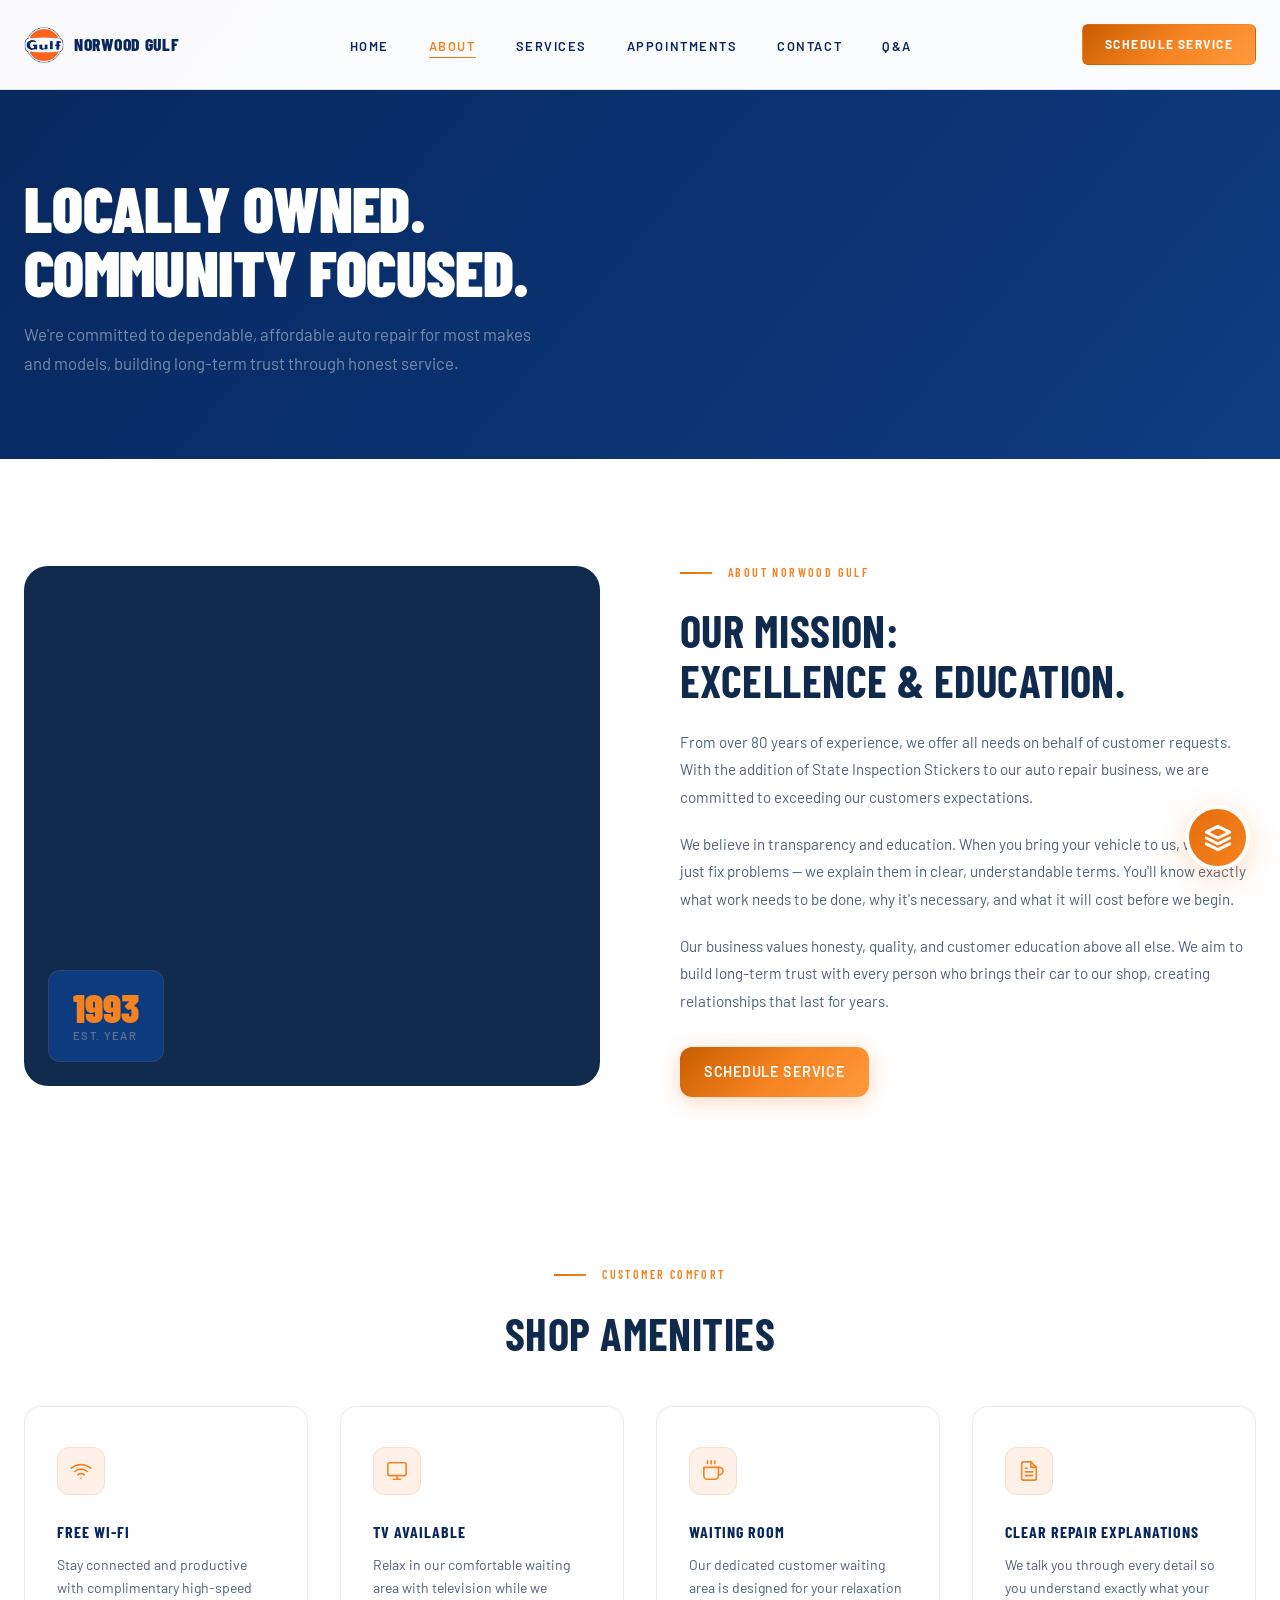
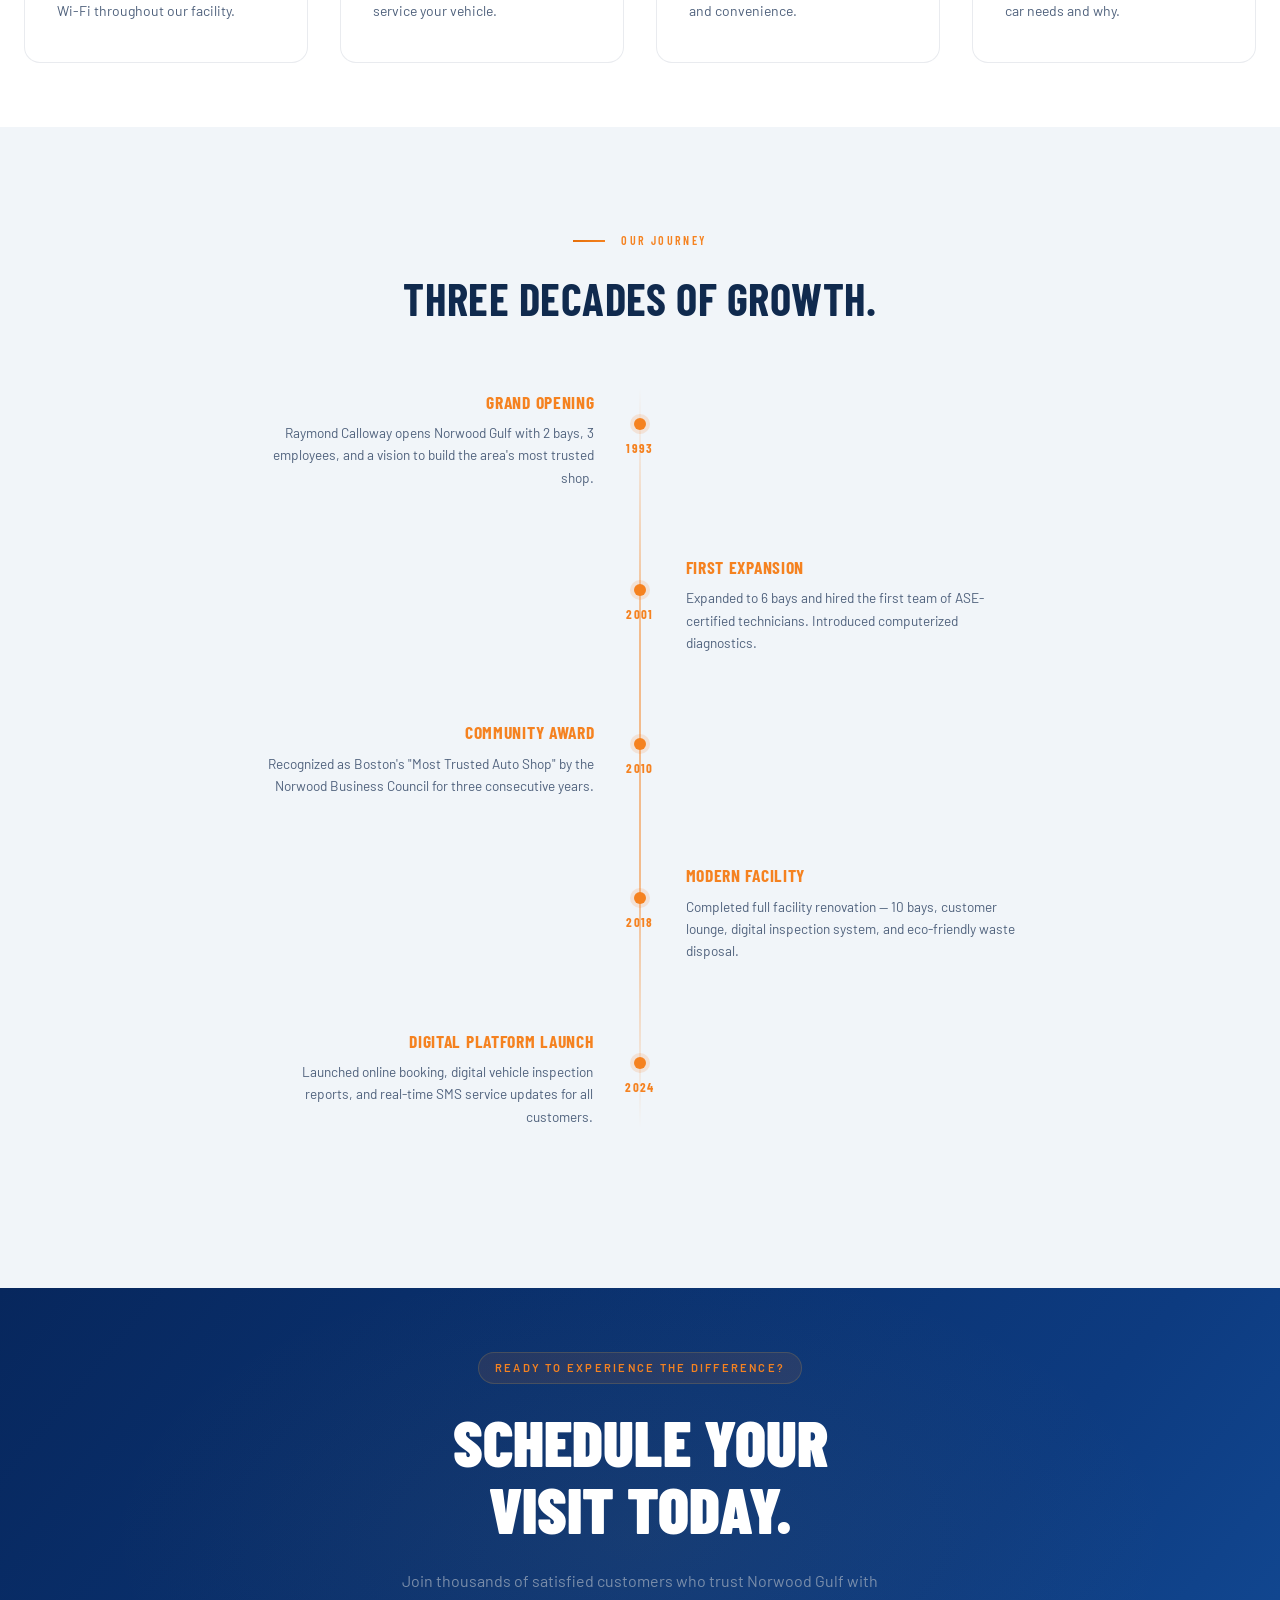
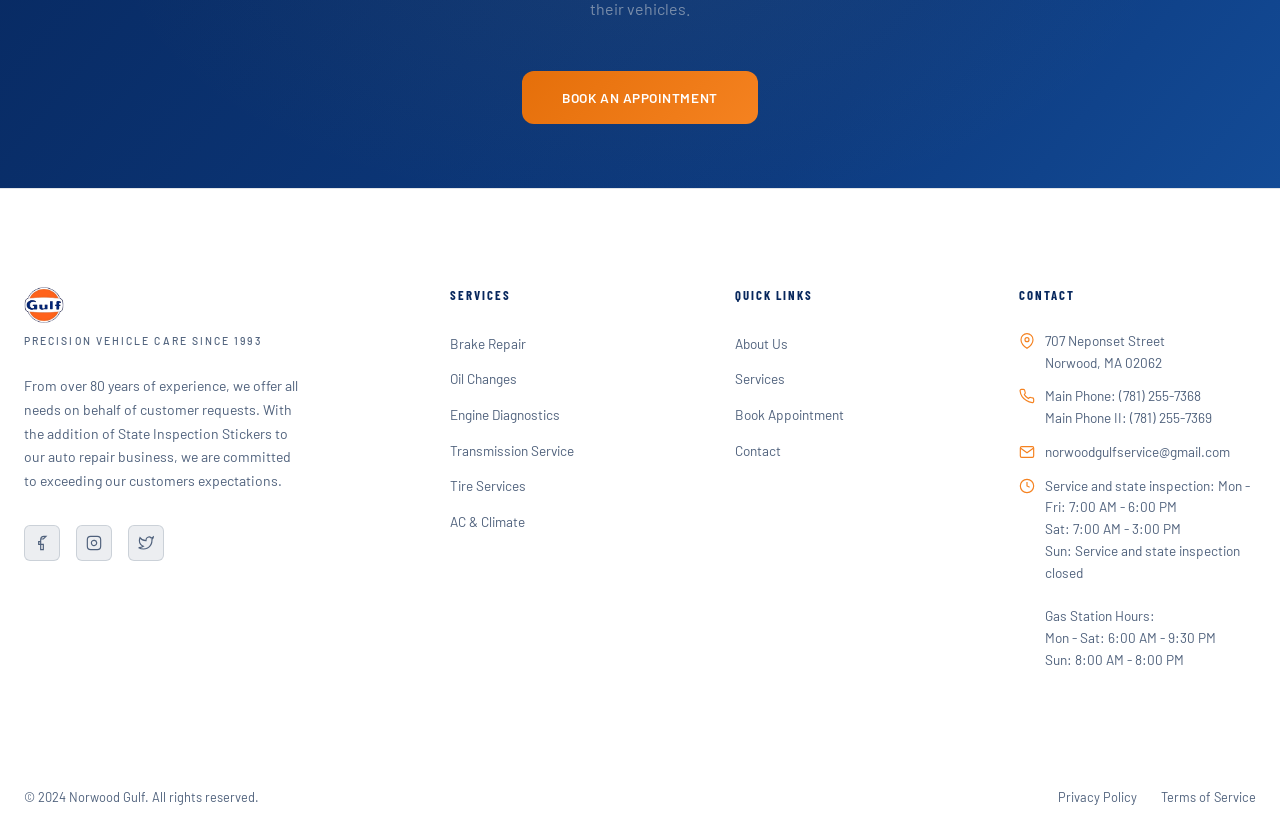
==== commit c9d53f8b: "Change 'Service Hours' label to 'Service and state inspection'" ====
--- a/about.html
+++ b/about.html
@@ -355,7 +355,7 @@
               <circle cx="12" cy="12" r="10" />
               <polyline points="12 6 12 12 16 14" />
             </svg>
-            <span>Service Hours: Mon - Fri: 7:00 AM - 6:00 PM<br>Sat: 7:00 AM - 3:00 PM<br>Sun: Service and state inspection closed<br><br>Gas Station Hours:<br>Mon - Sat: 6:00 AM - 9:30 PM<br>Sun: 8:00 AM - 8:00 PM</span>
+            <span>Service and state inspection: Mon - Fri: 7:00 AM - 6:00 PM<br>Sat: 7:00 AM - 3:00 PM<br>Sun: Service and state inspection closed<br><br>Gas Station Hours:<br>Mon - Sat: 6:00 AM - 9:30 PM<br>Sun: 8:00 AM - 8:00 PM</span>
           </div>
         </div>
       </div>
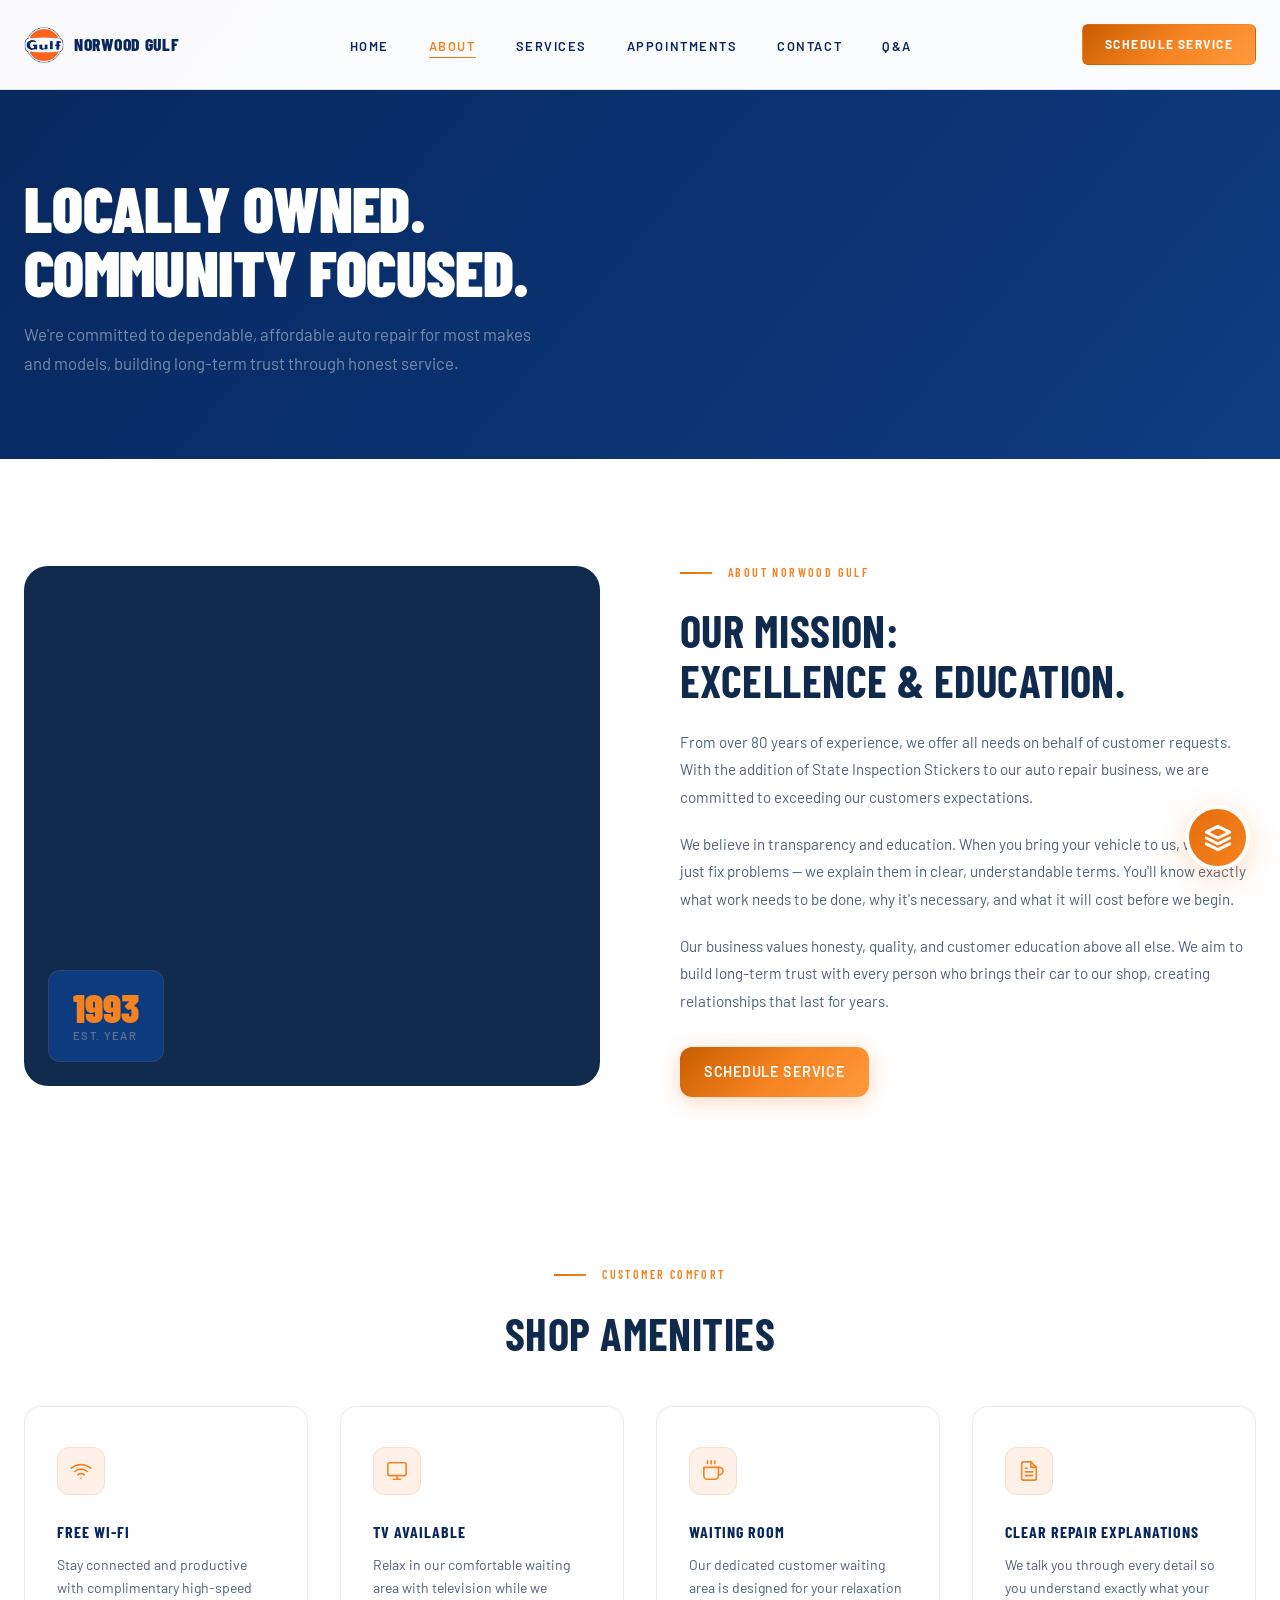
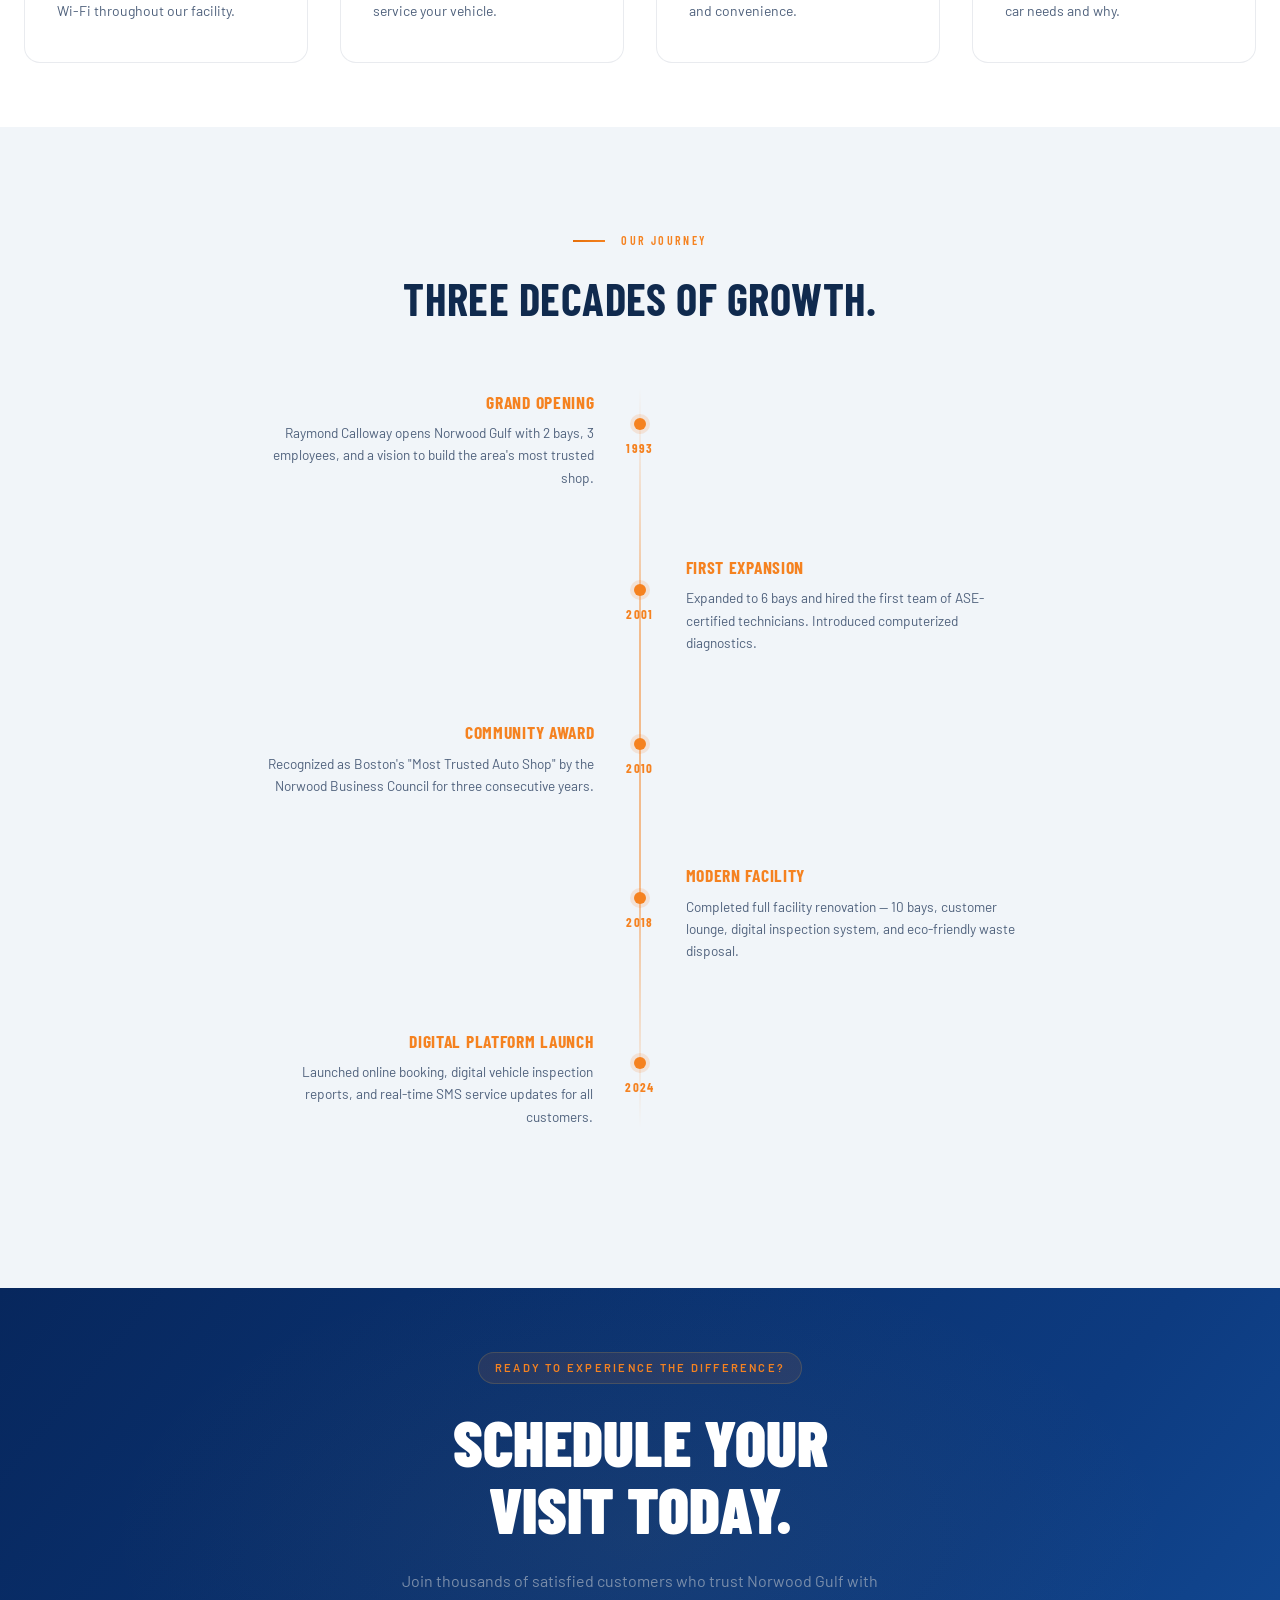
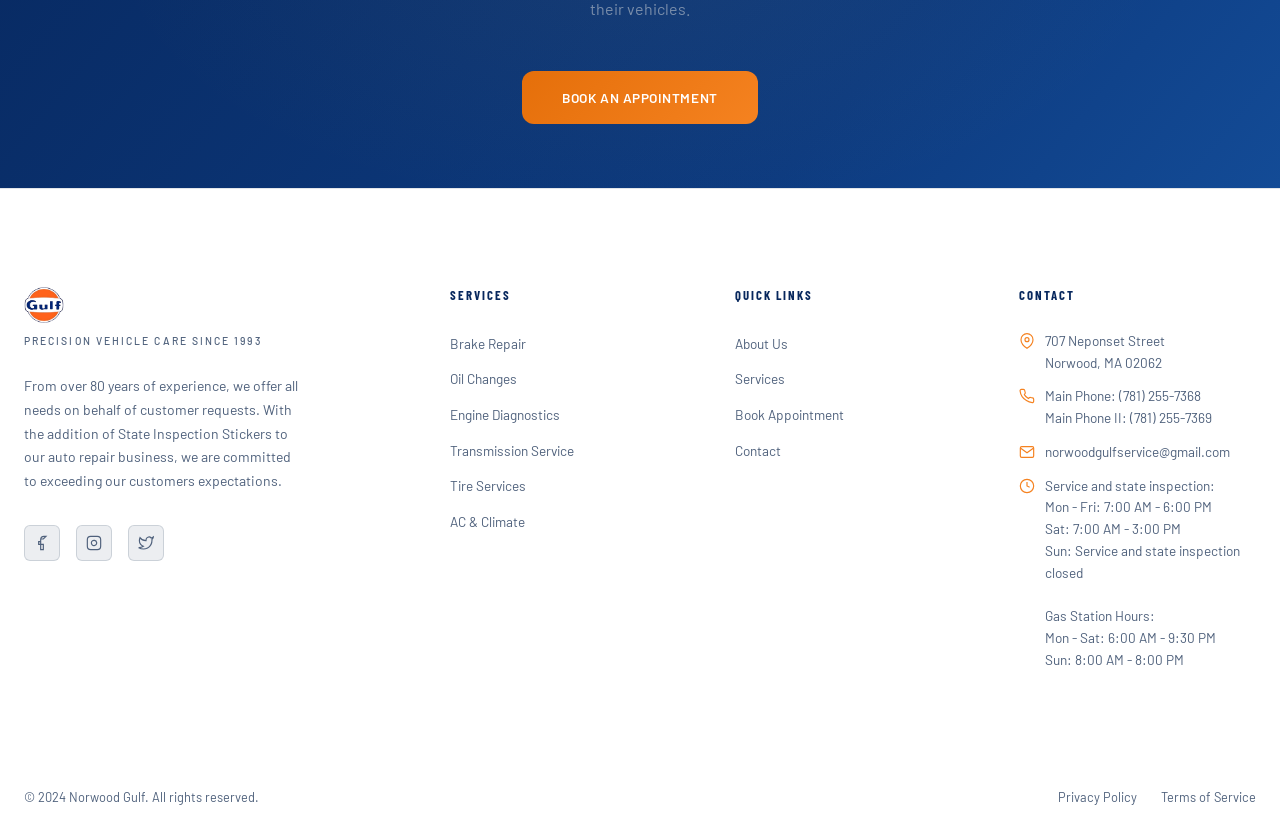
==== commit d4208af5: "Format footer: move Monday hours to next line" ====
--- a/about.html
+++ b/about.html
@@ -355,7 +355,7 @@
               <circle cx="12" cy="12" r="10" />
               <polyline points="12 6 12 12 16 14" />
             </svg>
-            <span>Service and state inspection: Mon - Fri: 7:00 AM - 6:00 PM<br>Sat: 7:00 AM - 3:00 PM<br>Sun: Service and state inspection closed<br><br>Gas Station Hours:<br>Mon - Sat: 6:00 AM - 9:30 PM<br>Sun: 8:00 AM - 8:00 PM</span>
+            <span>Service and state inspection:<br>Mon - Fri: 7:00 AM - 6:00 PM<br>Sat: 7:00 AM - 3:00 PM<br>Sun: Service and state inspection closed<br><br>Gas Station Hours:<br>Mon - Sat: 6:00 AM - 9:30 PM<br>Sun: 8:00 AM - 8:00 PM</span>
           </div>
         </div>
       </div>
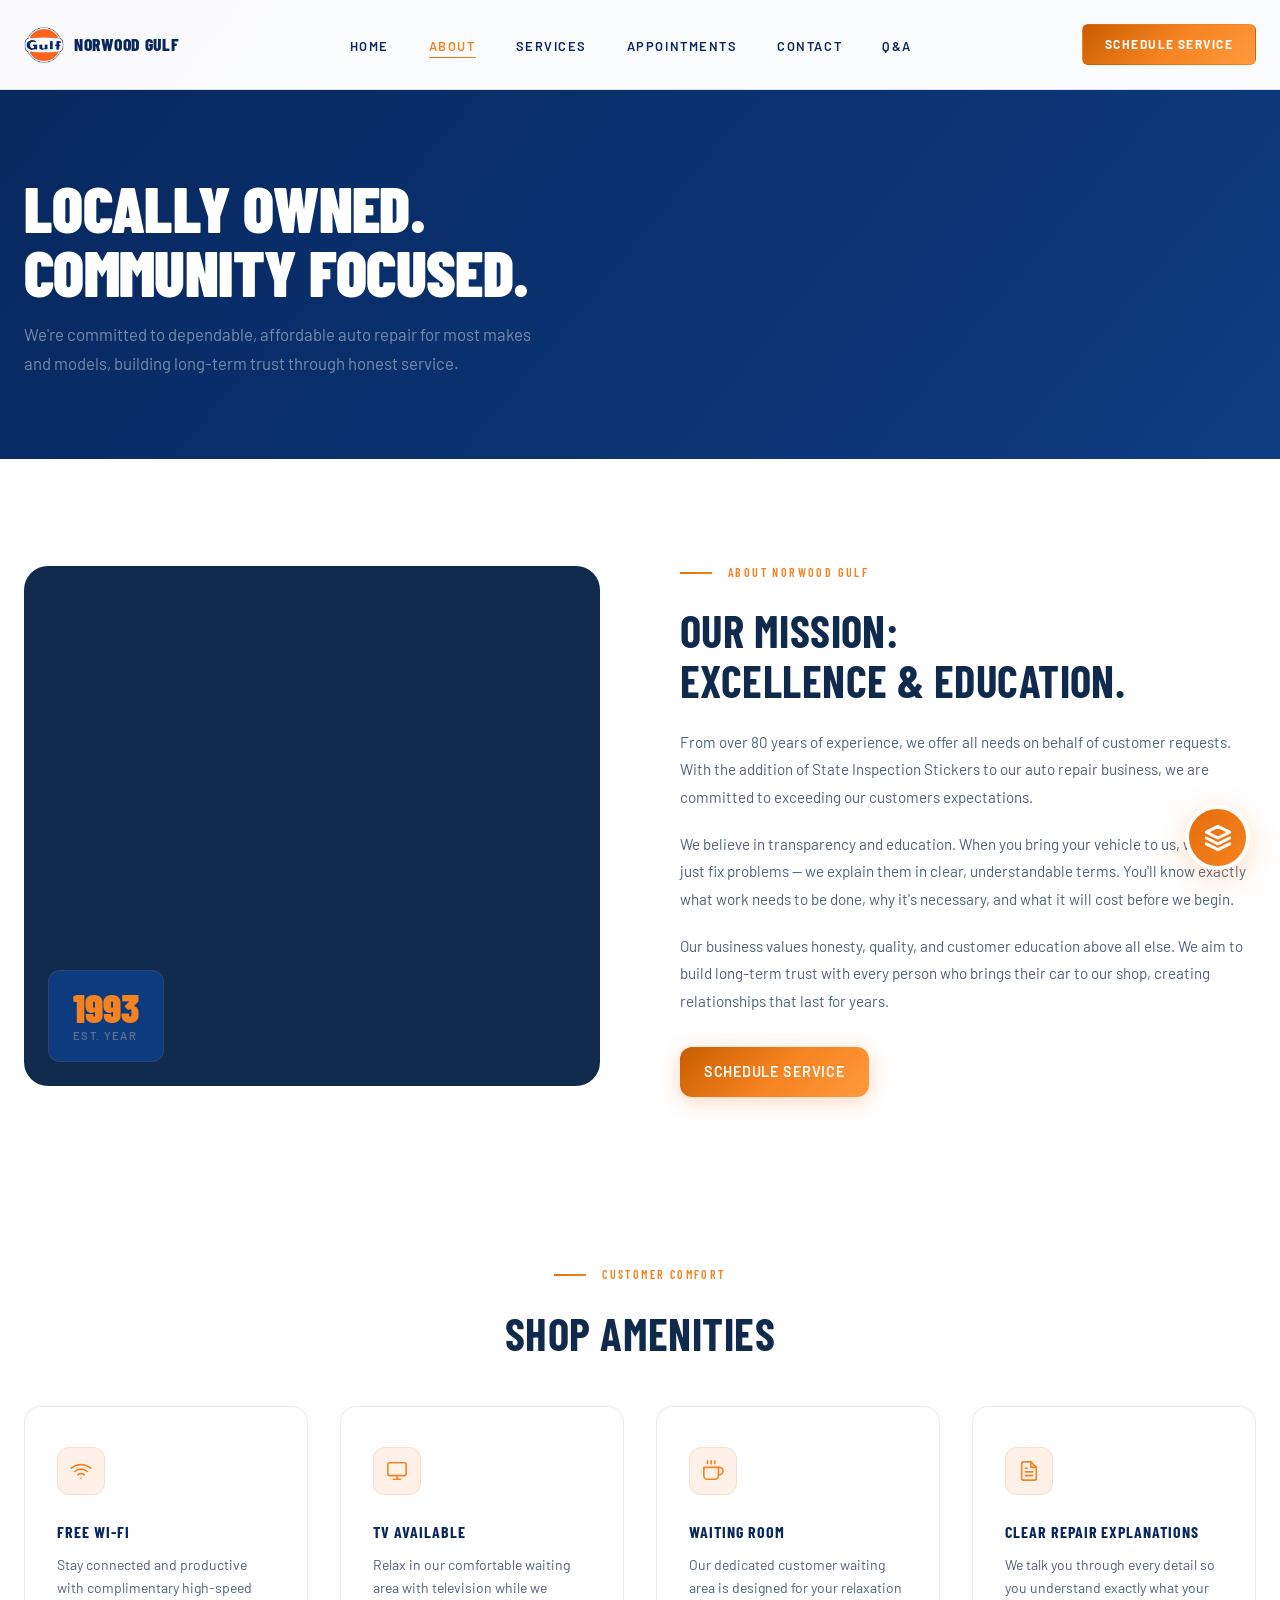
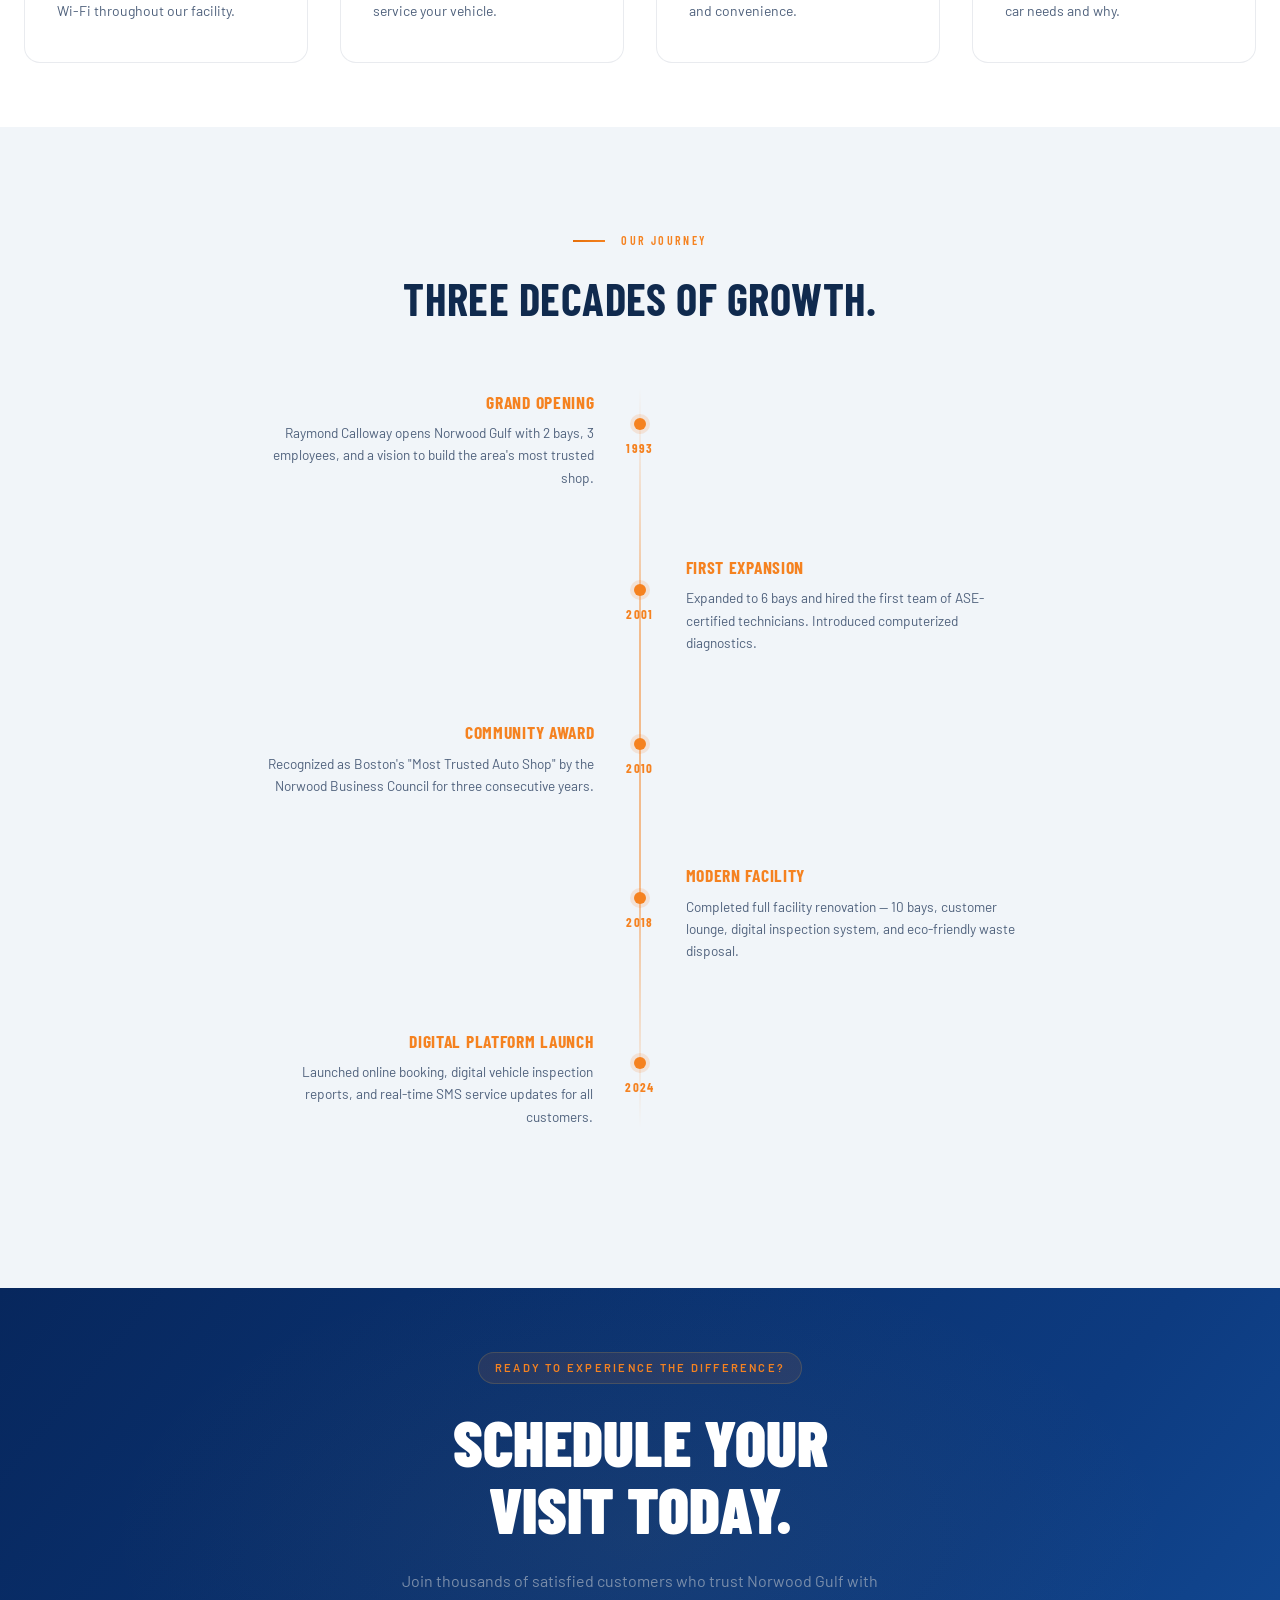
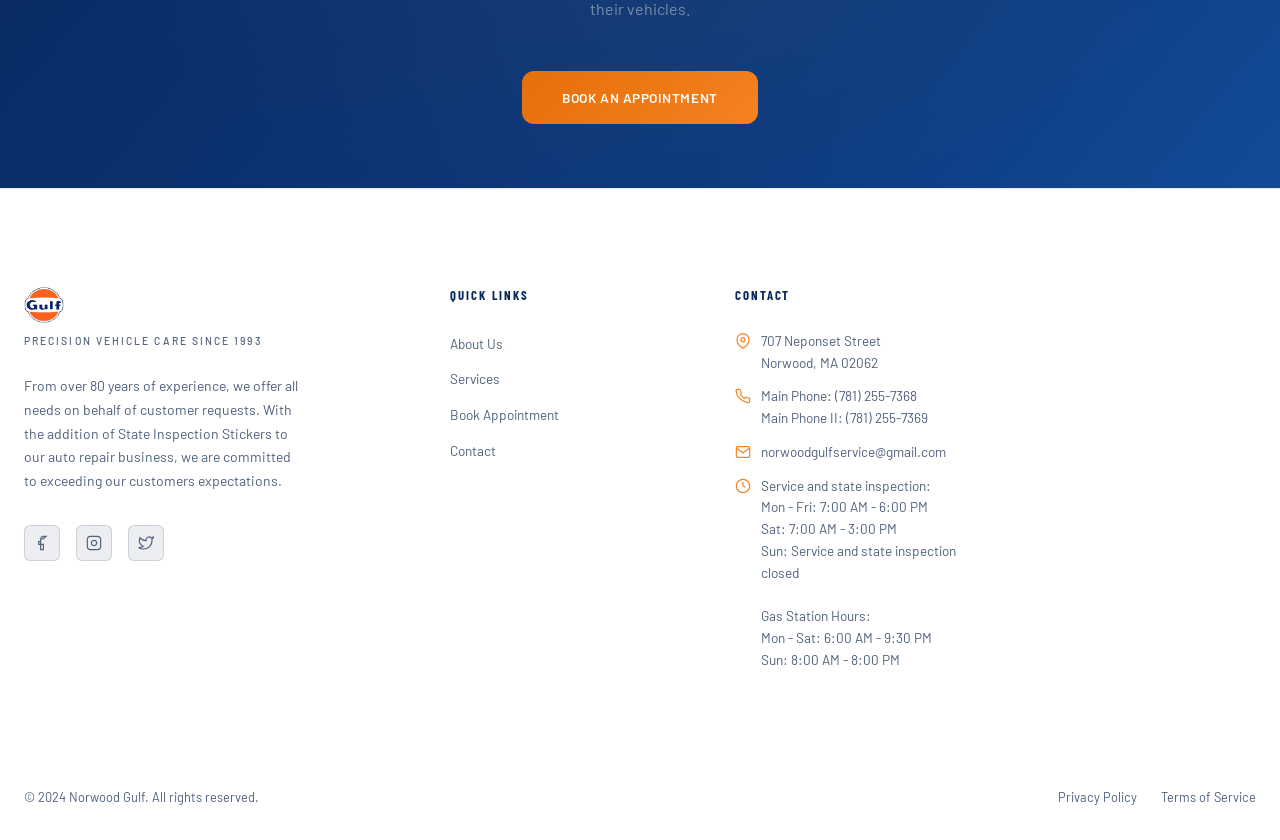
==== commit e11fa26e: "Remove Services list from footer" ====
--- a/about.html
+++ b/about.html
@@ -310,17 +310,7 @@
           </div>
         </div>
 
-        <div>
-          <h3 class="footer-col-title">Services</h3>
-          <ul class="footer-links">
-            <li><a href="services.html" class="footer-link">Brake Repair</a></li>
-            <li><a href="services.html" class="footer-link">Oil Changes</a></li>
-            <li><a href="services.html" class="footer-link">Engine Diagnostics</a></li>
-            <li><a href="services.html" class="footer-link">Transmission Service</a></li>
-            <li><a href="services.html" class="footer-link">Tire Services</a></li>
-            <li><a href="services.html" class="footer-link">AC & Climate</a></li>
-          </ul>
-        </div>
+
 
         <div>
           <h3 class="footer-col-title">Quick Links</h3>
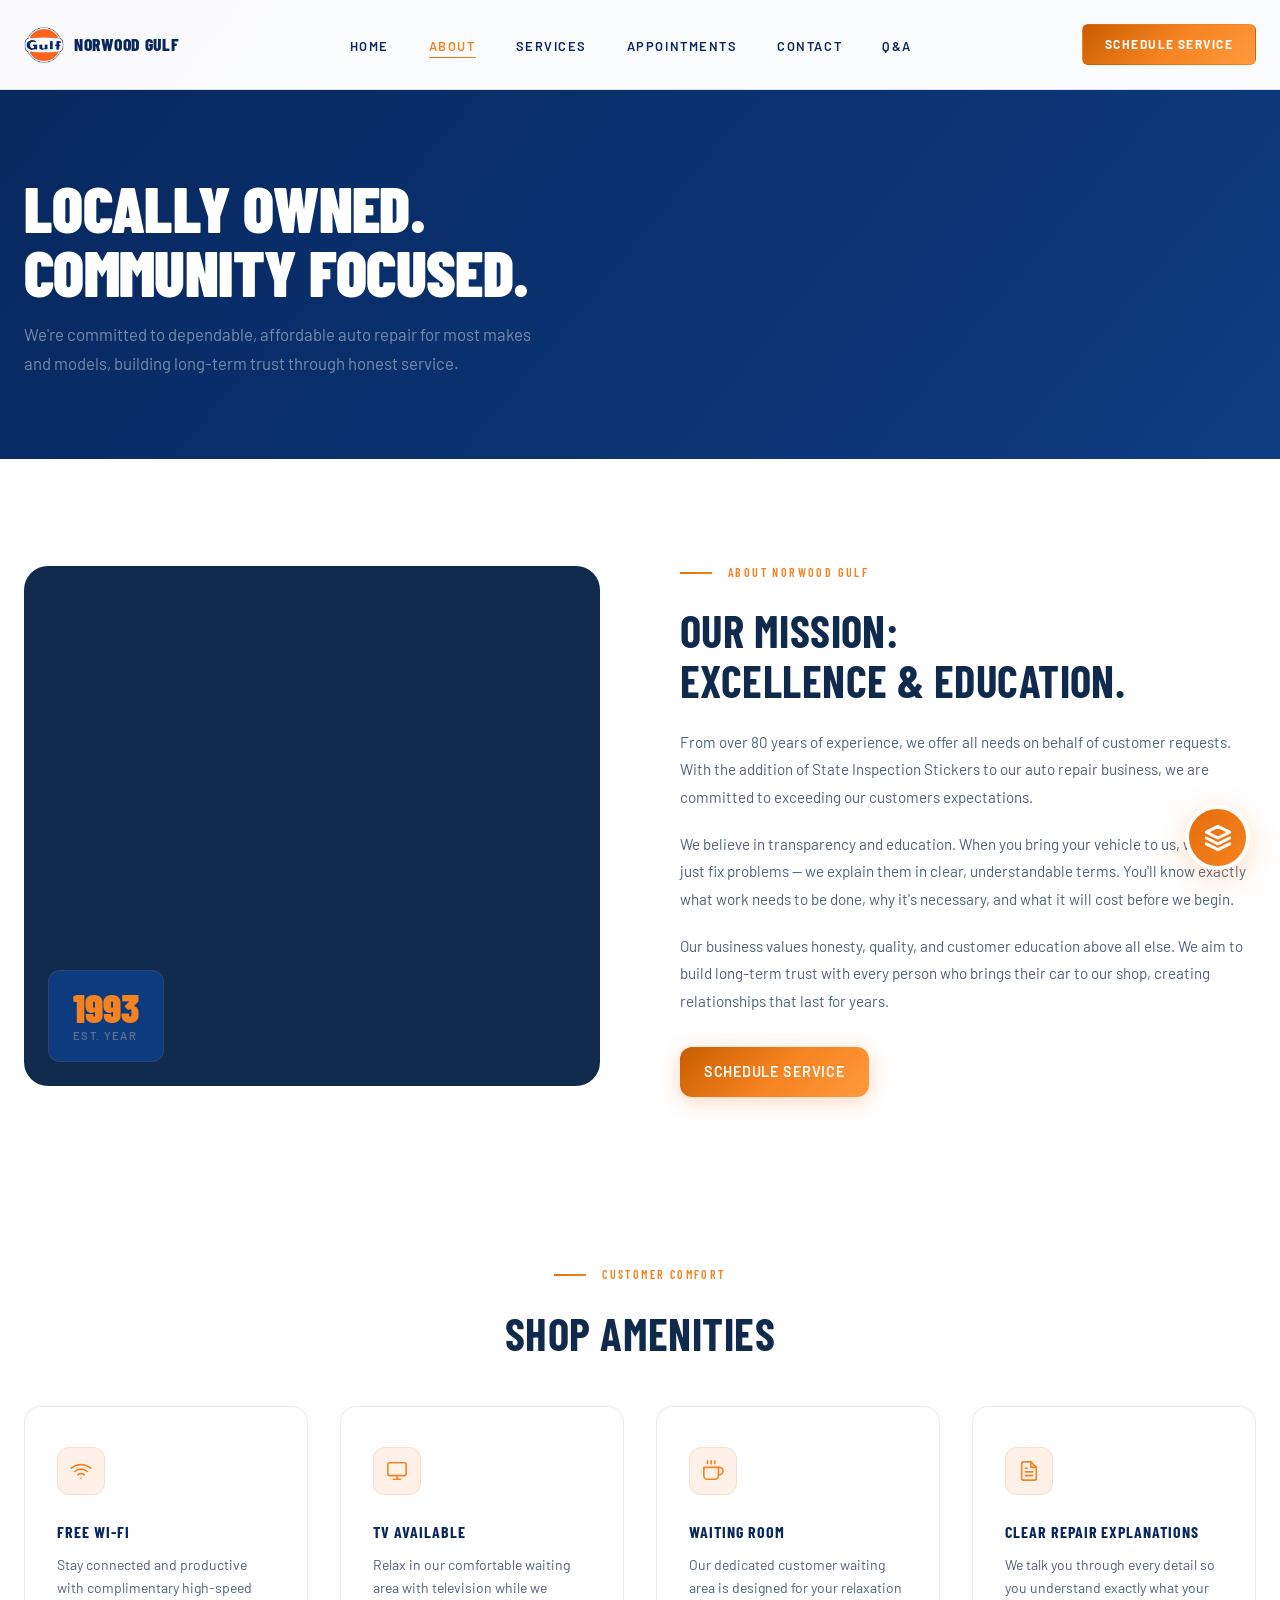
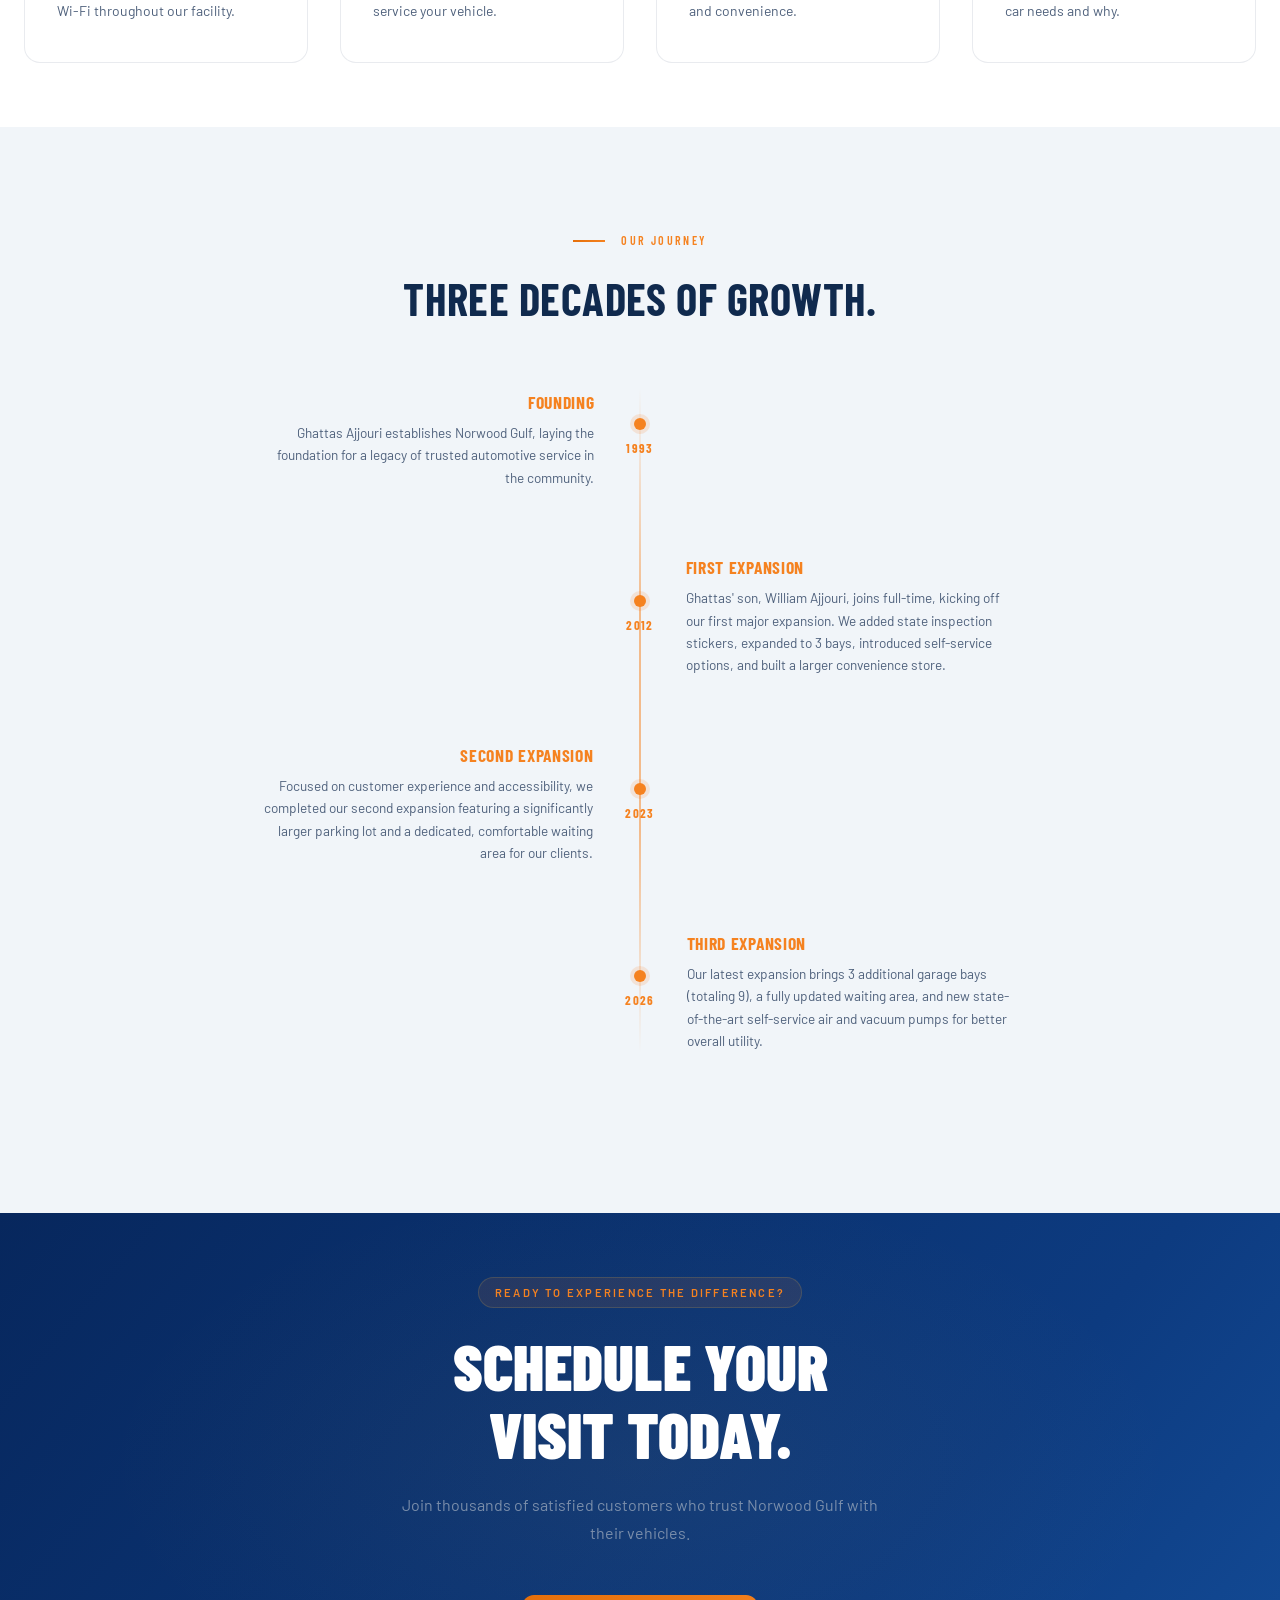
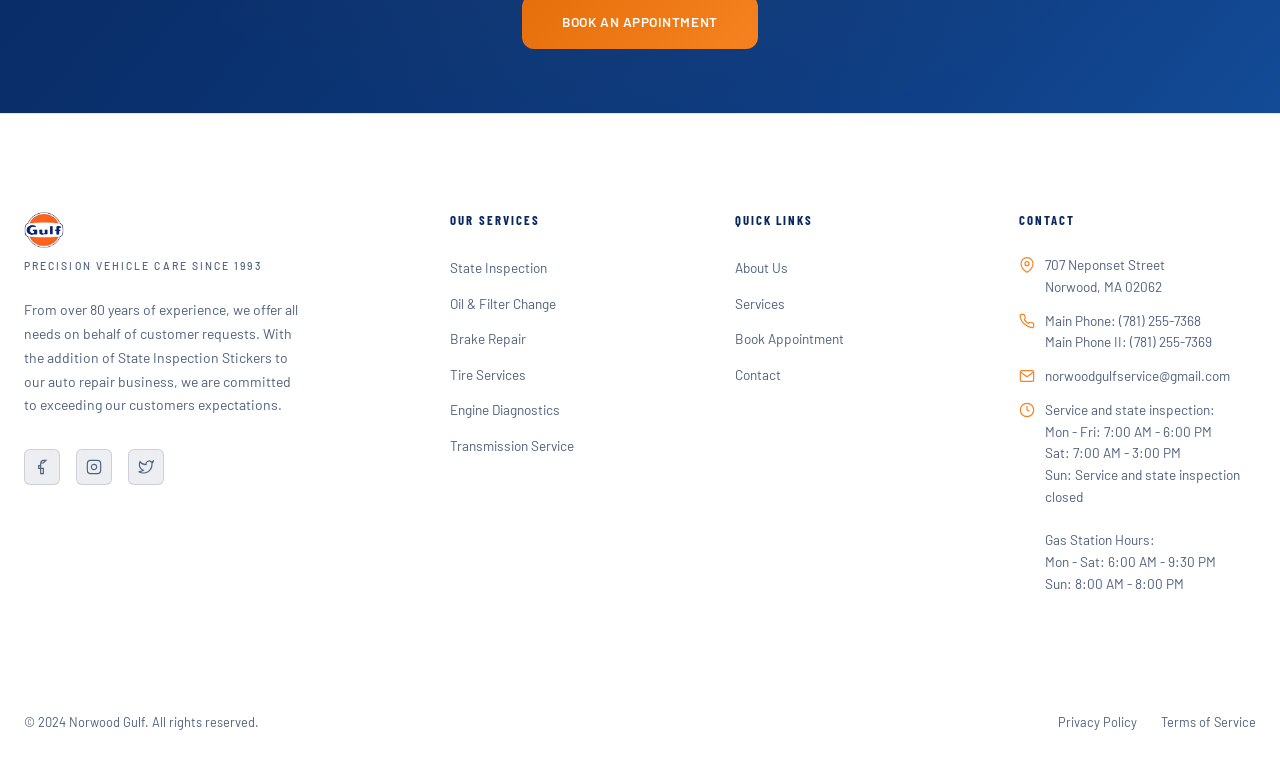
==== commit 6ed615e7: "Update website content and branding" ====
--- a/about.html
+++ b/about.html
@@ -193,9 +193,8 @@
 
           <div class="timeline-item reveal">
             <div class="timeline-content">
-              <h3 class="timeline-content-title">Grand Opening</h3>
-              <p class="timeline-content-desc">Raymond Calloway opens Norwood Gulf with 2 bays, 3 employees, and a
-                vision to build the area's most trusted shop.</p>
+              <h3 class="timeline-content-title">Founding</h3>
+              <p class="timeline-content-desc">Ghattas Ajjouri establishes Norwood Gulf, laying the foundation for a legacy of trusted automotive service in the community.</p>
             </div>
             <div class="timeline-year timeline-year-wrap">
               <div class="timeline-dot"></div>
@@ -208,24 +207,22 @@
             <div class="timeline-empty"></div>
             <div class="timeline-year timeline-year-wrap">
               <div class="timeline-dot"></div>
-              <span class="timeline-year-label">2001</span>
+              <span class="timeline-year-label">2012</span>
             </div>
             <div class="timeline-content">
               <h3 class="timeline-content-title">First Expansion</h3>
-              <p class="timeline-content-desc">Expanded to 6 bays and hired the first team of ASE-certified technicians.
-                Introduced computerized diagnostics.</p>
+              <p class="timeline-content-desc">Ghattas' son, William Ajjouri, joins full-time, kicking off our first major expansion. We added state inspection stickers, expanded to 3 bays, introduced self-service options, and built a larger convenience store.</p>
             </div>
           </div>
 
           <div class="timeline-item reveal reveal-delay-2">
             <div class="timeline-content">
-              <h3 class="timeline-content-title">Community Award</h3>
-              <p class="timeline-content-desc">Recognized as Boston's "Most Trusted Auto Shop" by the Norwood Business
-                Council for three consecutive years.</p>
+              <h3 class="timeline-content-title">Second Expansion</h3>
+              <p class="timeline-content-desc">Focused on customer experience and accessibility, we completed our second expansion featuring a significantly larger parking lot and a dedicated, comfortable waiting area for our clients.</p>
             </div>
             <div class="timeline-year timeline-year-wrap">
               <div class="timeline-dot"></div>
-              <span class="timeline-year-label">2010</span>
+              <span class="timeline-year-label">2023</span>
             </div>
             <div class="timeline-empty"></div>
           </div>
@@ -234,26 +231,12 @@
             <div class="timeline-empty"></div>
             <div class="timeline-year timeline-year-wrap">
               <div class="timeline-dot"></div>
-              <span class="timeline-year-label">2018</span>
+              <span class="timeline-year-label">2026</span>
             </div>
             <div class="timeline-content">
-              <h3 class="timeline-content-title">Modern Facility</h3>
-              <p class="timeline-content-desc">Completed full facility renovation — 10 bays, customer lounge, digital
-                inspection system, and eco-friendly waste disposal.</p>
-            </div>
-          </div>
-
-          <div class="timeline-item reveal reveal-delay-4">
-            <div class="timeline-content">
-              <h3 class="timeline-content-title">Digital Platform Launch</h3>
-              <p class="timeline-content-desc">Launched online booking, digital vehicle inspection reports, and
-                real-time SMS service updates for all customers.</p>
-            </div>
-            <div class="timeline-year timeline-year-wrap">
-              <div class="timeline-dot"></div>
-              <span class="timeline-year-label">2024</span>
-            </div>
-            <div class="timeline-empty"></div>
+              <h3 class="timeline-content-title">Third Expansion</h3>
+              <p class="timeline-content-desc">Our latest expansion brings 3 additional garage bays (totaling 9), a fully updated waiting area, and new state-of-the-art self-service air and vacuum pumps for better overall utility.</p>
+            </div>
           </div>
 
         </div>
@@ -309,8 +292,17 @@
             </a>
           </div>
         </div>
-
-
+        <div>
+          <h3 class="footer-col-title">Our Services</h3>
+          <ul class="footer-links">
+            <li><a href="services.html" class="footer-link">State Inspection</a></li>
+            <li><a href="services.html" class="footer-link">Oil & Filter Change</a></li>
+            <li><a href="services.html" class="footer-link">Brake Repair</a></li>
+            <li><a href="services.html" class="footer-link">Tire Services</a></li>
+            <li><a href="services.html" class="footer-link">Engine Diagnostics</a></li>
+            <li><a href="services.html" class="footer-link">Transmission Service</a></li>
+          </ul>
+        </div>
 
         <div>
           <h3 class="footer-col-title">Quick Links</h3>
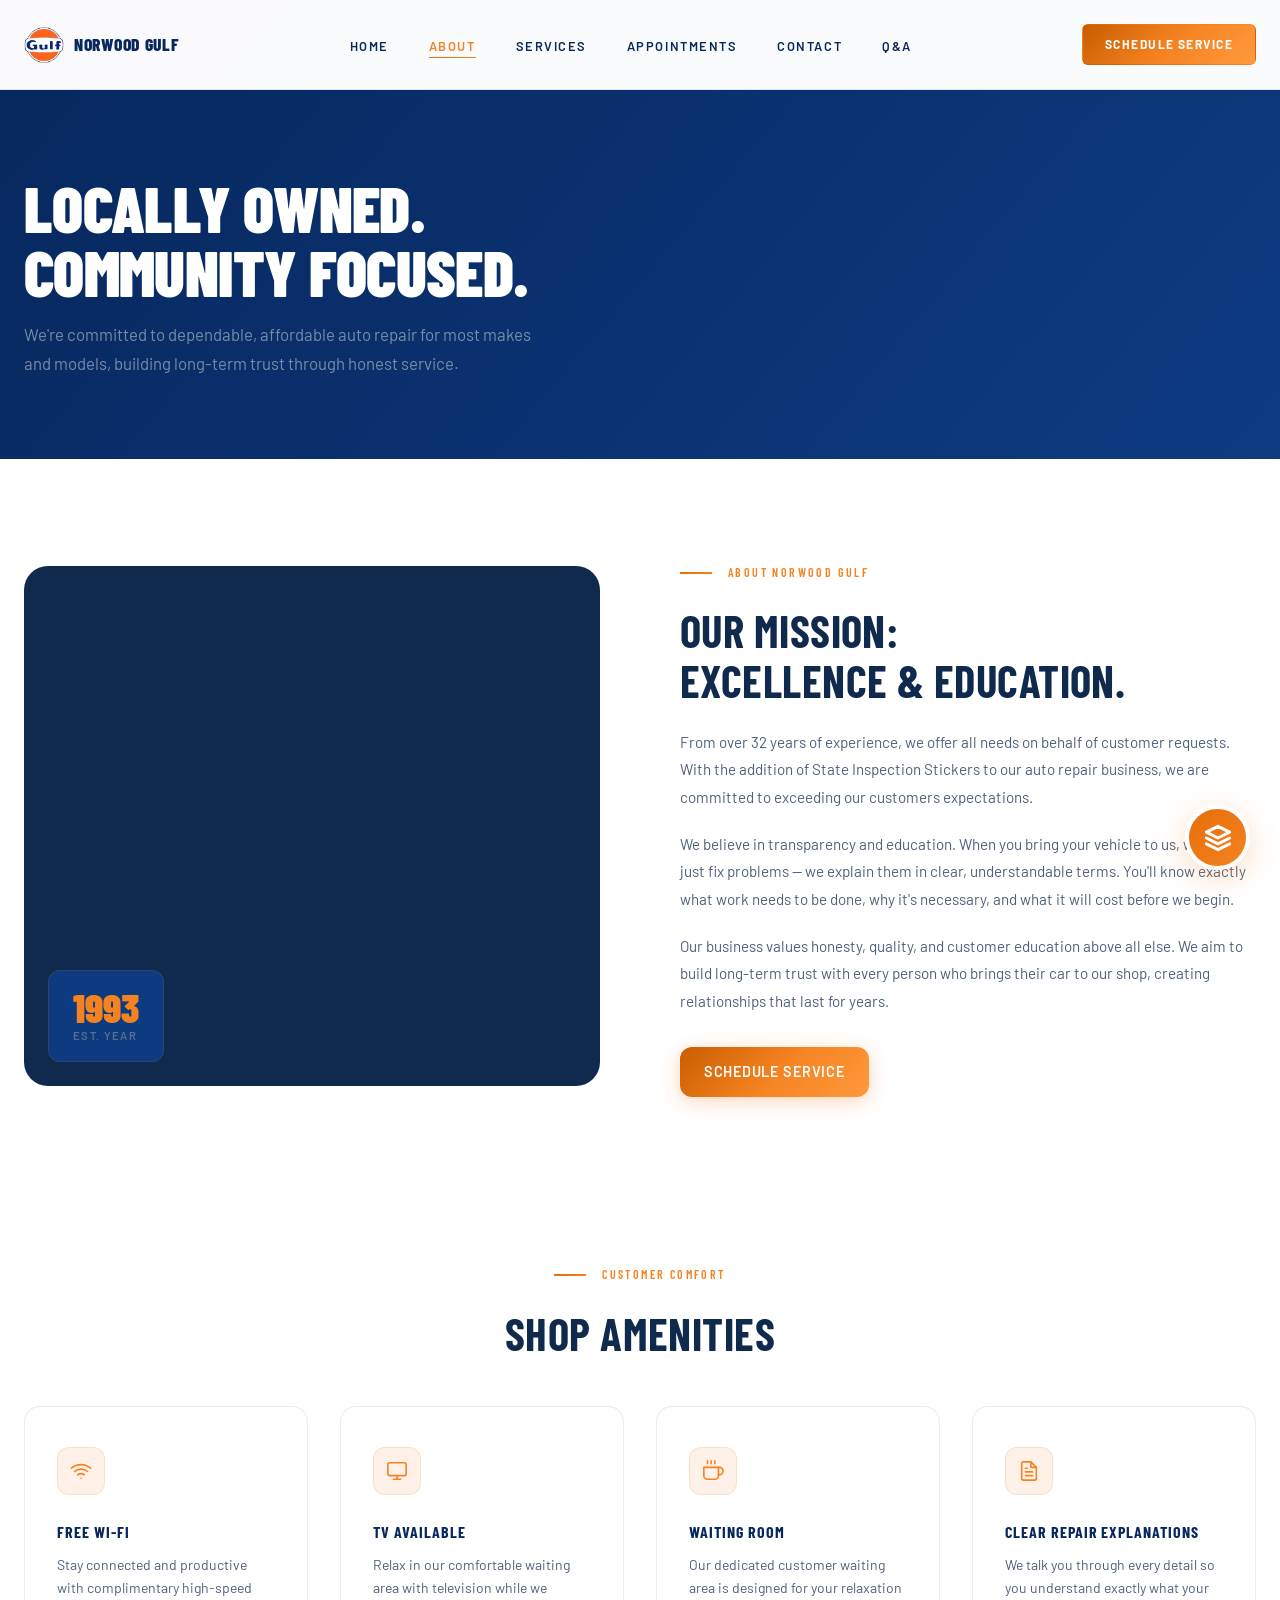
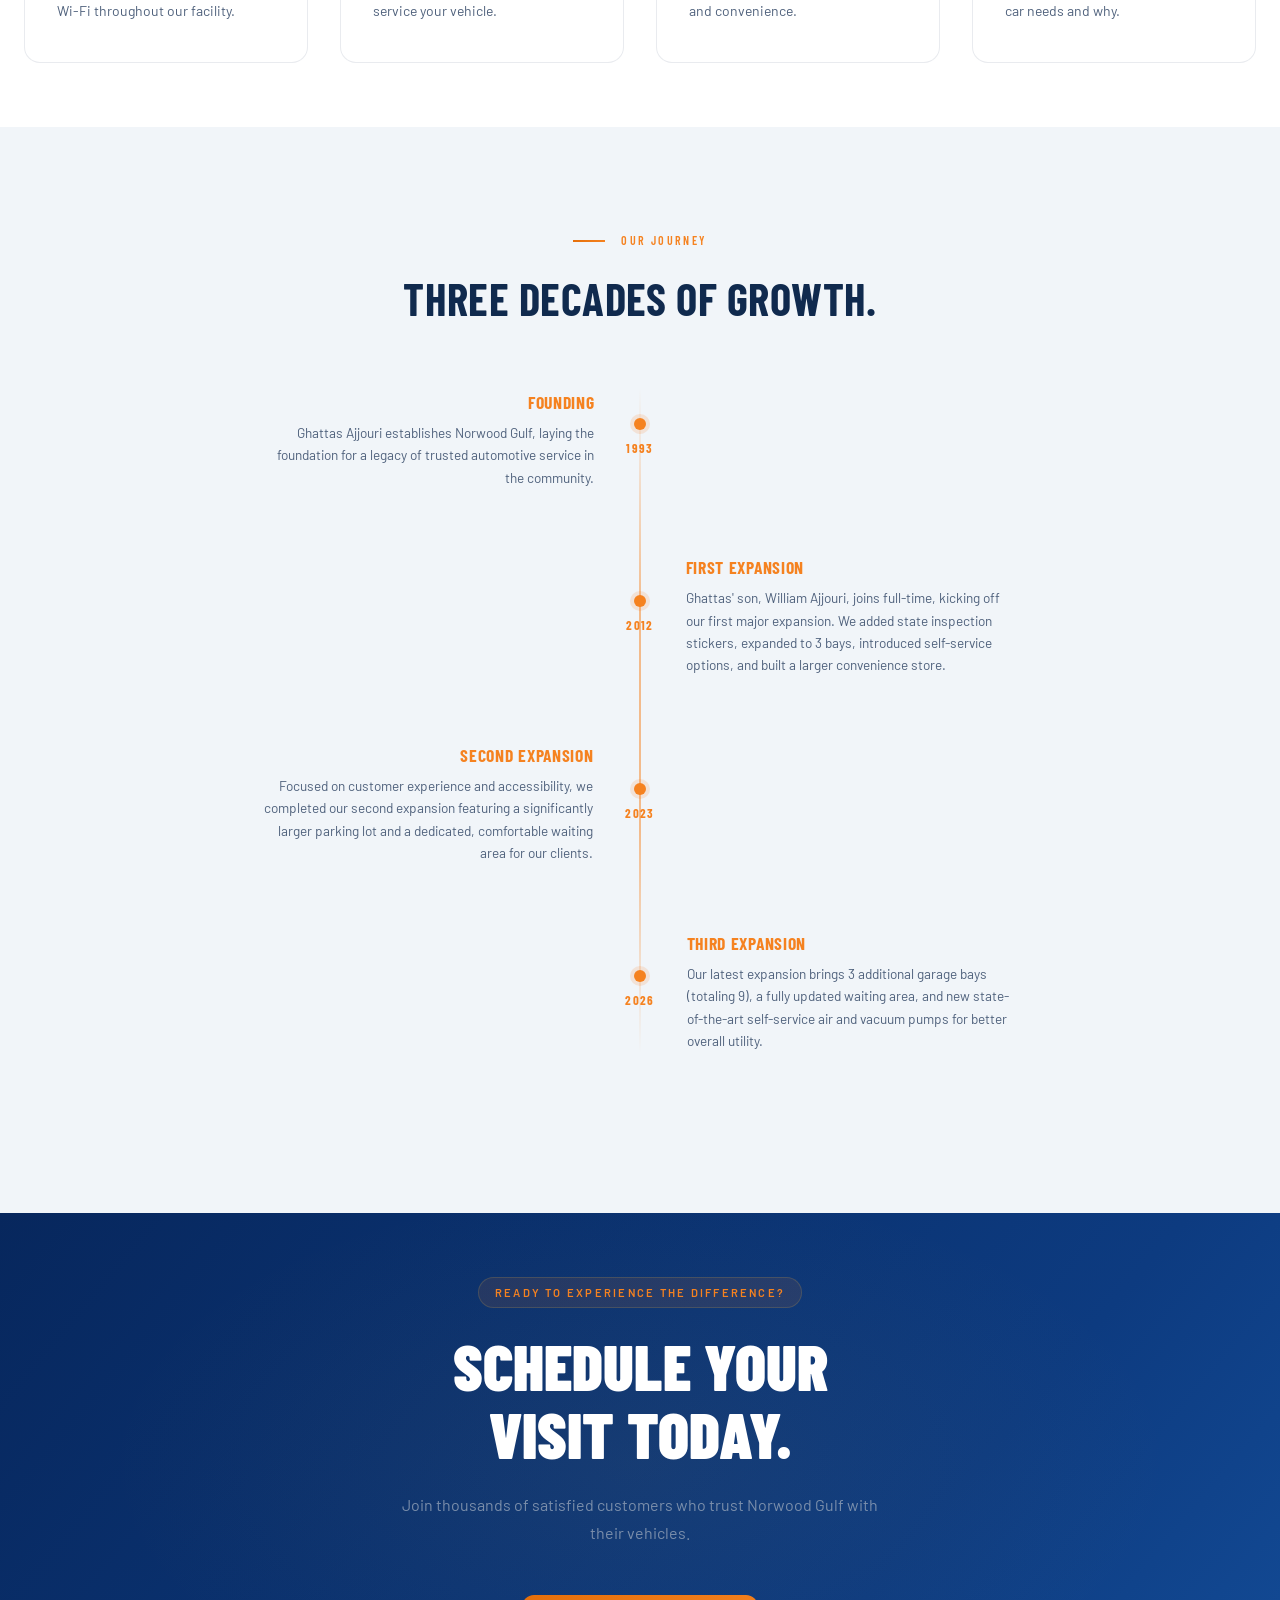
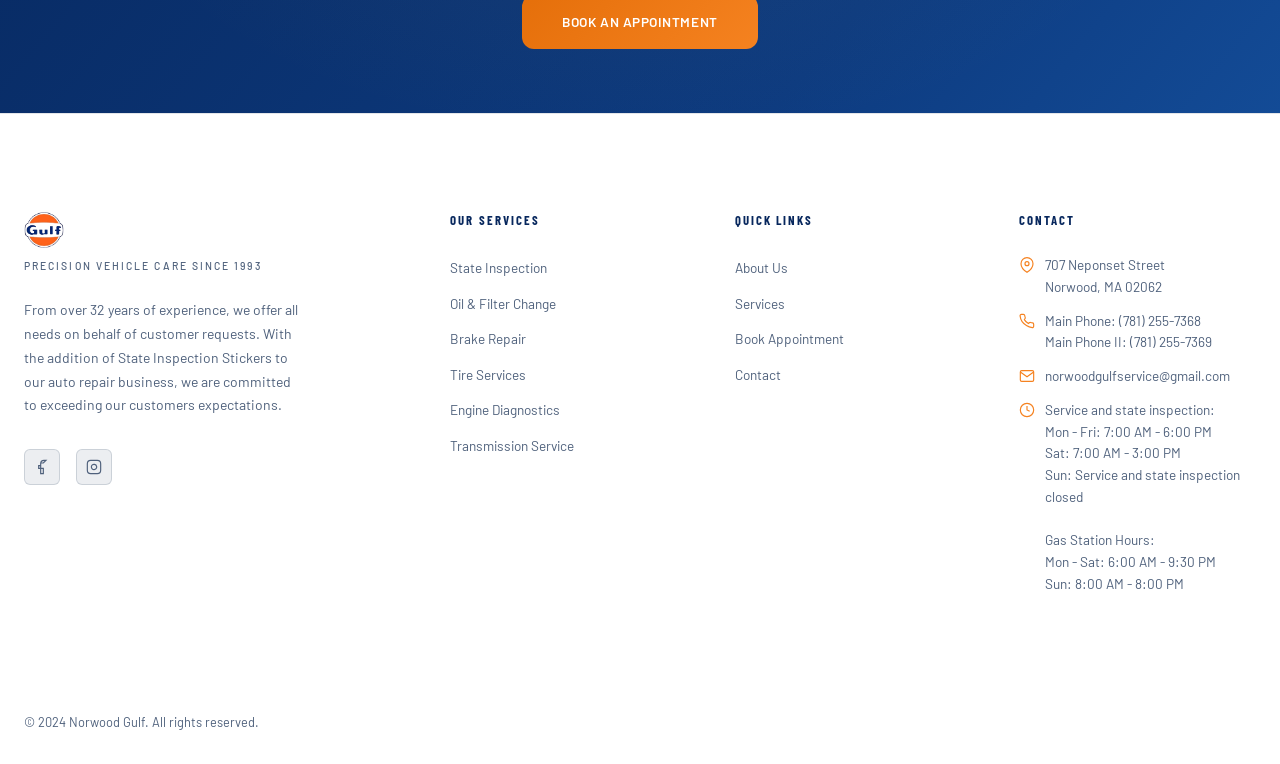
==== commit c9fd294a: "chhnage the updates" ====
--- a/about.html
+++ b/about.html
@@ -5,7 +5,7 @@
   <meta charset="UTF-8" />
   <meta name="viewport" content="width=device-width, initial-scale=1.0" />
   <meta name="description"
-    content="About our locally owned auto repair shop — Committed to dependable, affordable auto repair and customer education." />
+    content="About Norwood Gulf in Norwood, MA — a locally owned auto repair shop focused on dependable service, affordable repairs, and customer education." />
   <title>About Us — Locally Owned Automotive Care</title>
   <link rel="preconnect" href="https://fonts.googleapis.com" />
   <link rel="preconnect" href="https://fonts.gstatic.com" crossorigin />
@@ -97,7 +97,7 @@
             <h2 class="display-md" style="color:var(--navy);margin-bottom:24px;">Our Mission:<br>Excellence & Education.
             </h2>
             <div class="about-body">
-              <p style="margin-bottom:20px;">From over 80 years of experience, we offer all needs on behalf of customer
+              <p style="margin-bottom:20px;">From over 32 years of experience, we offer all needs on behalf of customer
                 requests. With the addition of State Inspection Stickers to our auto repair business, we are committed
                 to exceeding our customers expectations.</p>
               <p style="margin-bottom:20px;">We believe in transparency and education. When you bring your vehicle to
@@ -264,7 +264,7 @@
         <div>
           <img src="logo.jpeg" alt="Norwood Gulf Logo" style="height: 40px; width: auto; margin-bottom: var(--sp-1);">
           <div class="footer-brand-tagline">Precision Vehicle Care Since 1993</div>
-          <p class="footer-brand-desc">From over 80 years of experience, we offer all needs on behalf of customer
+          <p class="footer-brand-desc">From over 32 years of experience, we offer all needs on behalf of customer
             requests. With the addition of State Inspection Stickers to our auto repair business, we are committed to
             exceeding our customers expectations.</p>
           <div class="footer-socials">
@@ -281,13 +281,6 @@
                 <rect x="2" y="2" width="20" height="20" rx="5" ry="5" />
                 <path d="M16 11.37A4 4 0 1 1 12.63 8 4 4 0 0 1 16 11.37z" />
                 <line x1="17.5" y1="6.5" x2="17.51" y2="6.5" />
-              </svg>
-            </a>
-            <a href="#" class="footer-social" aria-label="Twitter / X">
-              <svg xmlns="http://www.w3.org/2000/svg" viewBox="0 0 24 24" fill="none" stroke="currentColor"
-                stroke-width="1.75">
-                <path
-                  d="M23 3a10.9 10.9 0 0 1-3.14 1.53 4.48 4.48 0 0 0-7.86 3v1A10.66 10.66 0 0 1 3 4s-4 9 5 13a11.64 11.64 0 0 1-7 2c9 5 20 0 20-11.5a4.5 4.5 0 0 0-.08-.83A7.72 7.72 0 0 0 23 3z" />
               </svg>
             </a>
           </div>
@@ -344,10 +337,6 @@
 
       <div class="footer-bottom">
         <span class="footer-copy">&copy; 2024 Norwood Gulf. All rights reserved.</span>
-        <div class="footer-legal">
-          <a href="#">Privacy Policy</a>
-          <a href="#">Terms of Service</a>
-        </div>
       </div>
     </div>
   </footer>
@@ -384,4 +373,4 @@
   <script src="main.js"></script>
 </body>
 
-</html>+</html>
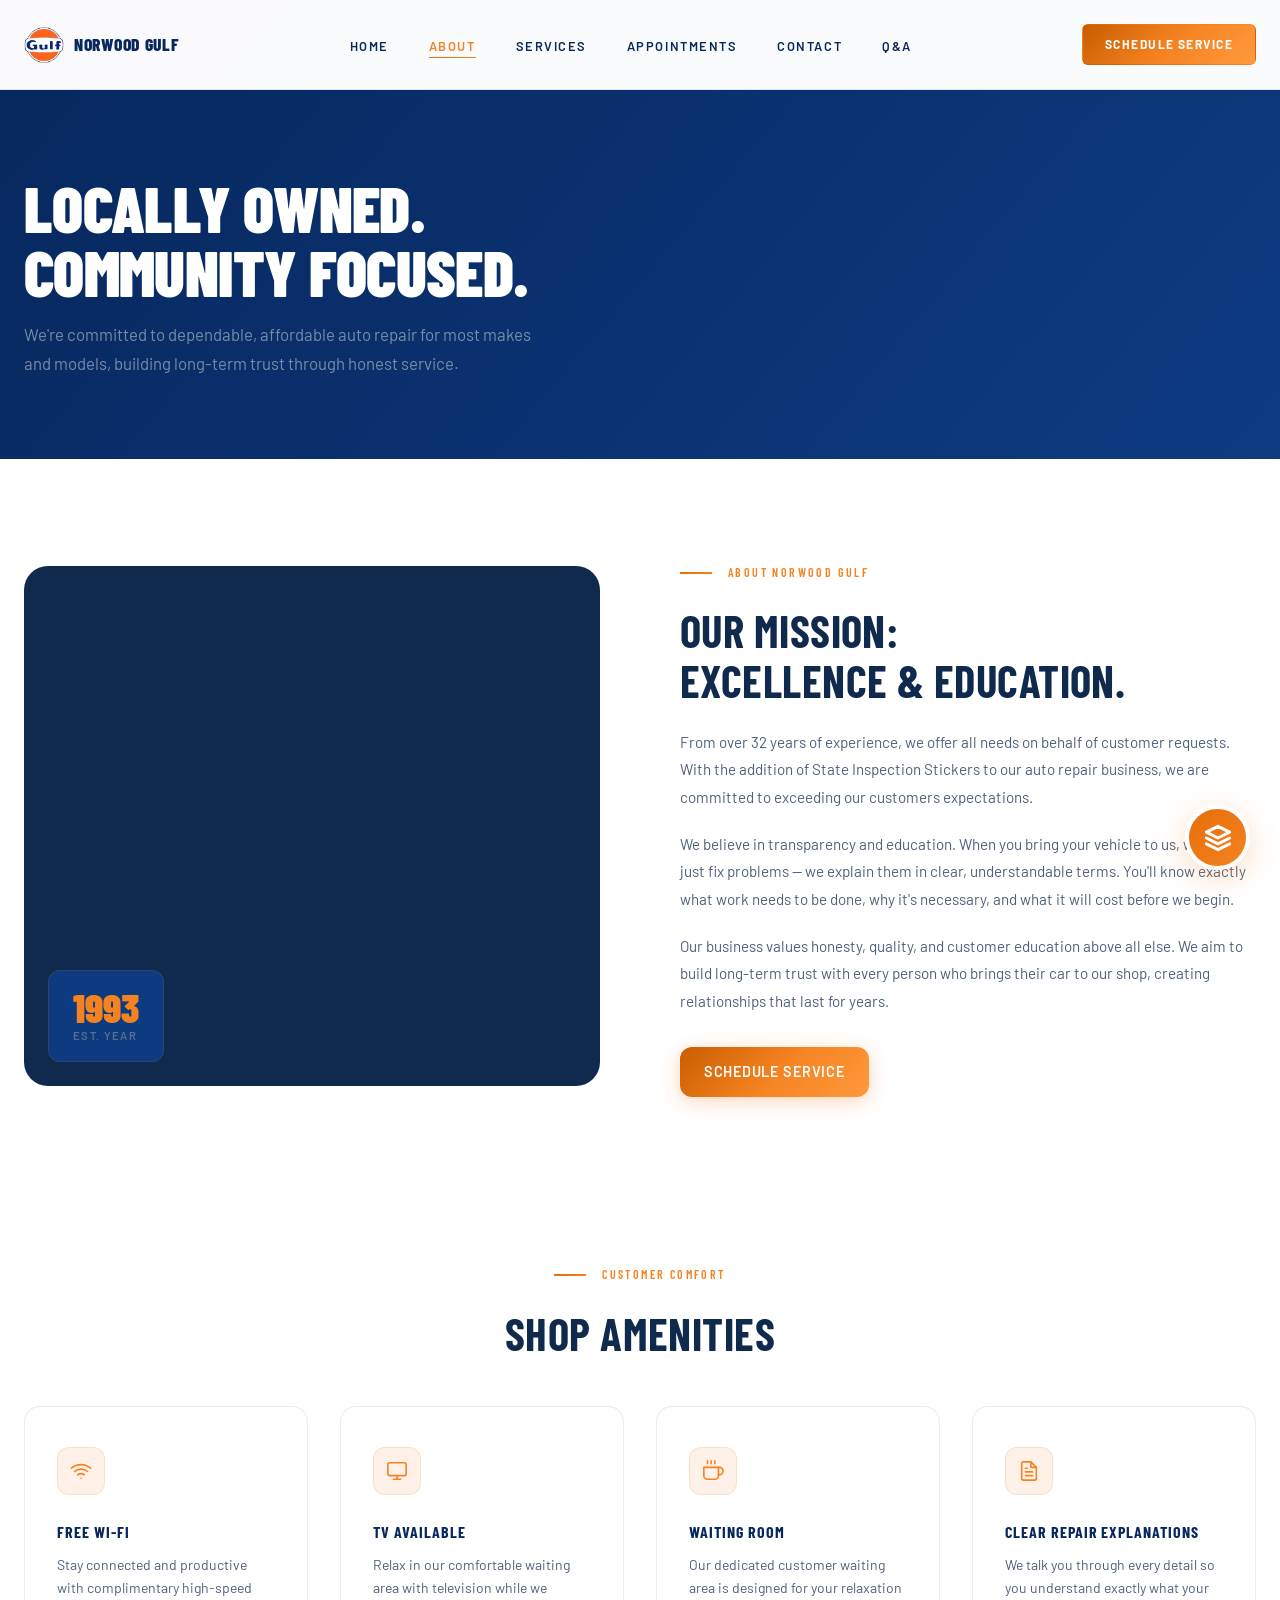
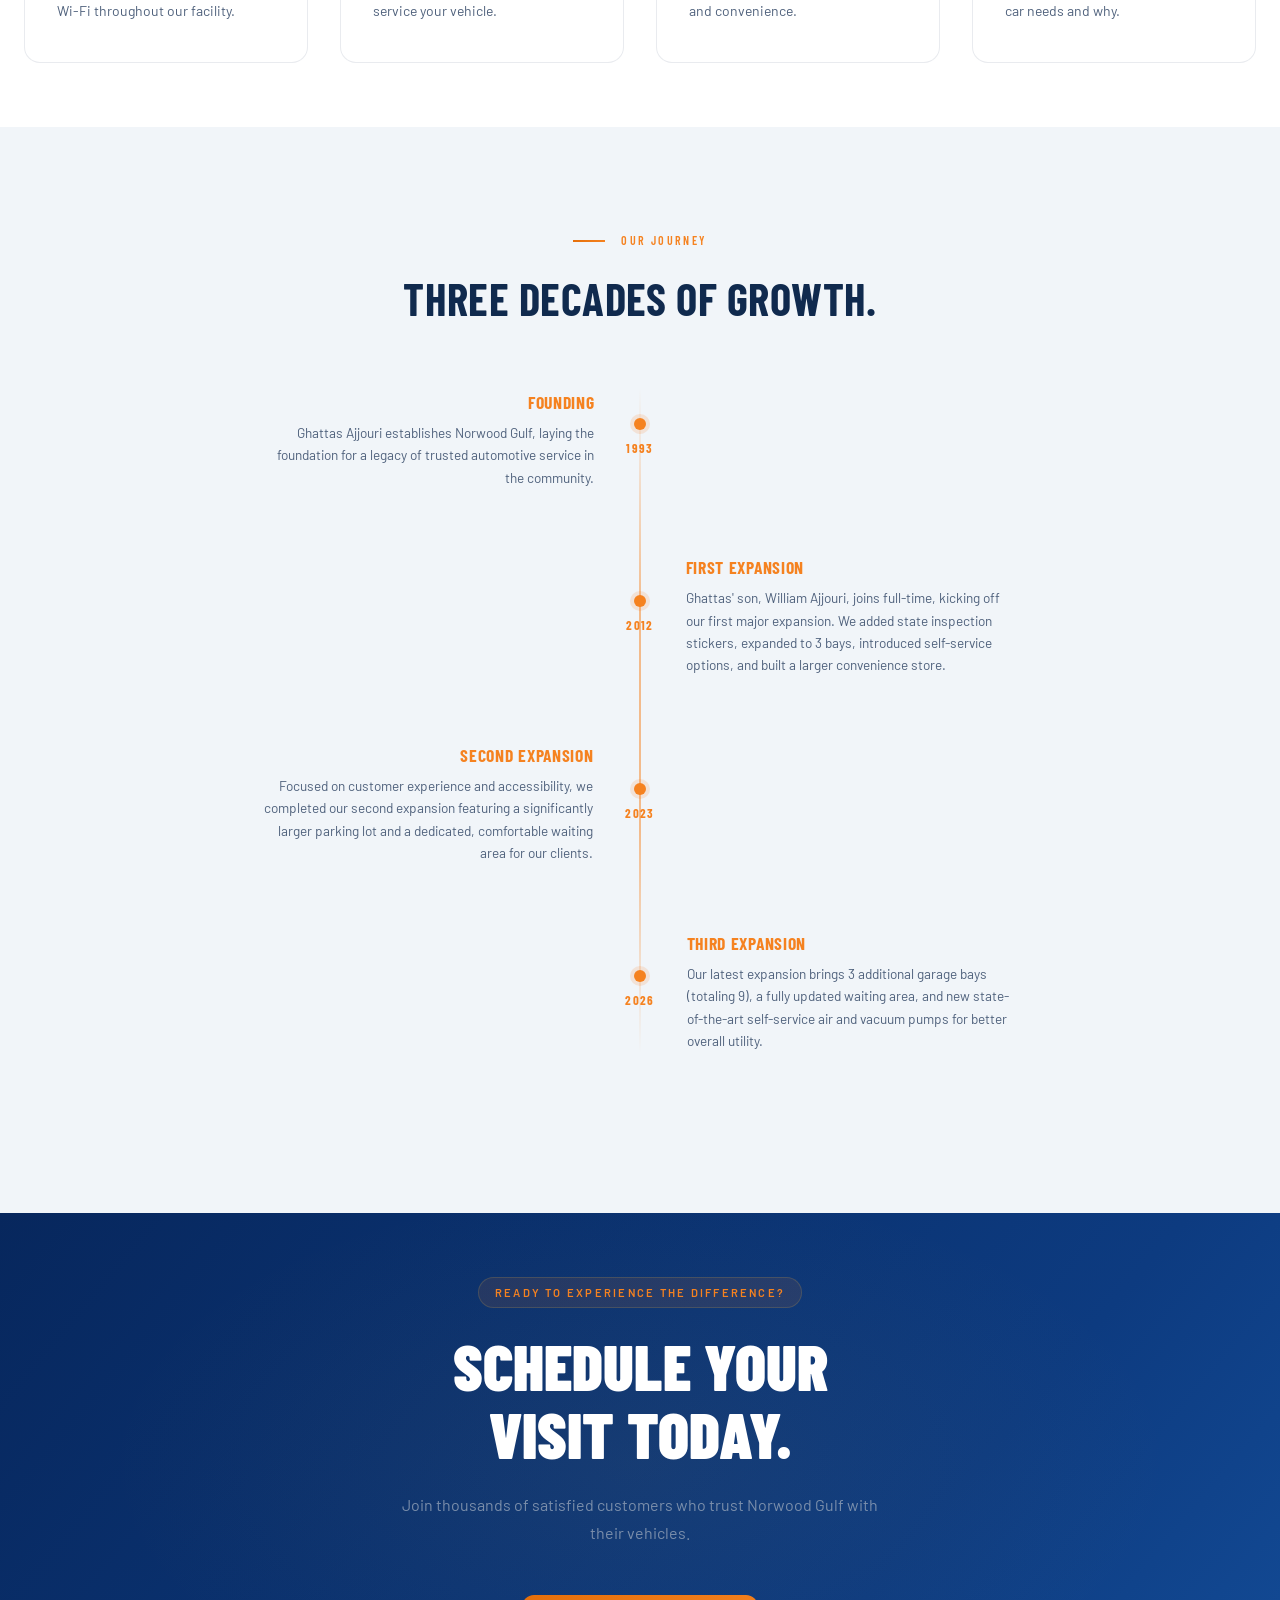
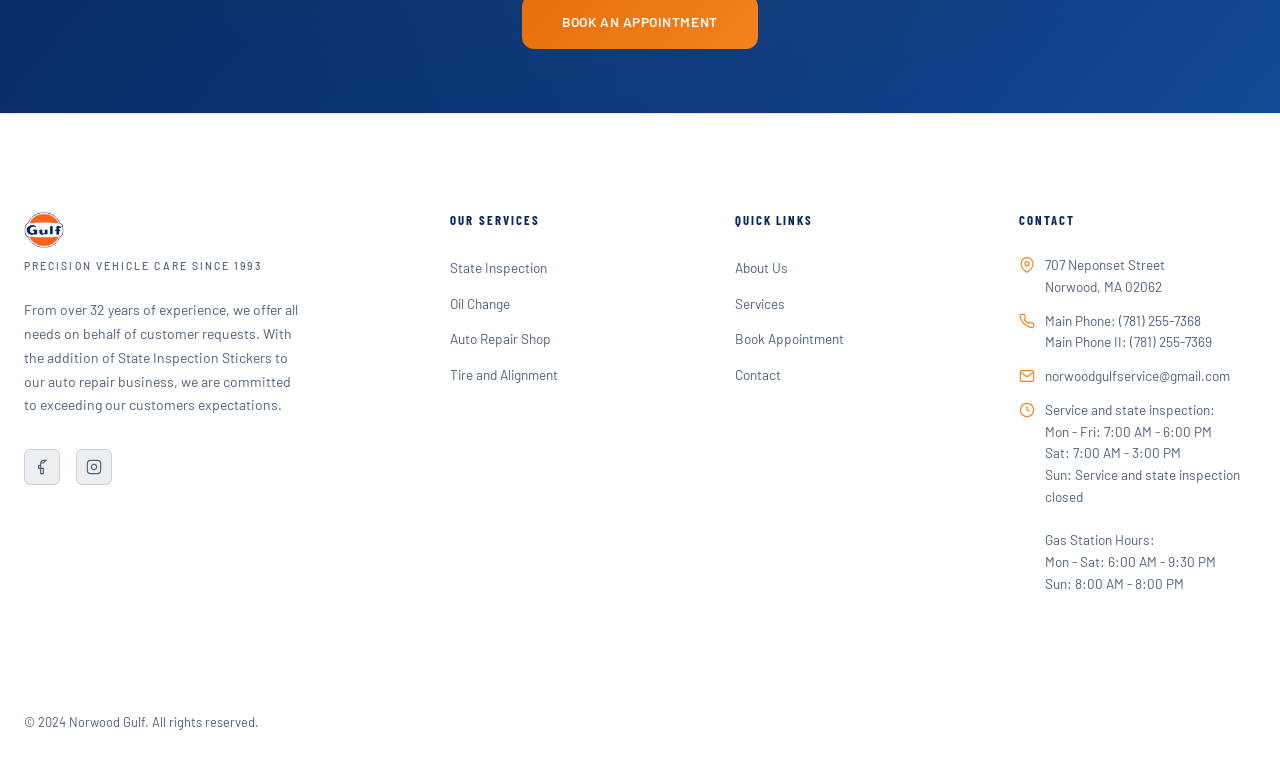
==== commit 82a987b0: "chnage the updates" ====
--- a/about.html
+++ b/about.html
@@ -288,12 +288,10 @@
         <div>
           <h3 class="footer-col-title">Our Services</h3>
           <ul class="footer-links">
-            <li><a href="services.html" class="footer-link">State Inspection</a></li>
-            <li><a href="services.html" class="footer-link">Oil & Filter Change</a></li>
-            <li><a href="services.html" class="footer-link">Brake Repair</a></li>
-            <li><a href="services.html" class="footer-link">Tire Services</a></li>
-            <li><a href="services.html" class="footer-link">Engine Diagnostics</a></li>
-            <li><a href="services.html" class="footer-link">Transmission Service</a></li>
+            <li><a href="state-inspection.html" class="footer-link">State Inspection</a></li>
+            <li><a href="oil-change.html" class="footer-link">Oil Change</a></li>
+            <li><a href="auto-repair-shop.html" class="footer-link">Auto Repair Shop</a></li>
+            <li><a href="tire-alignment.html" class="footer-link">Tire and Alignment</a></li>
           </ul>
         </div>
 
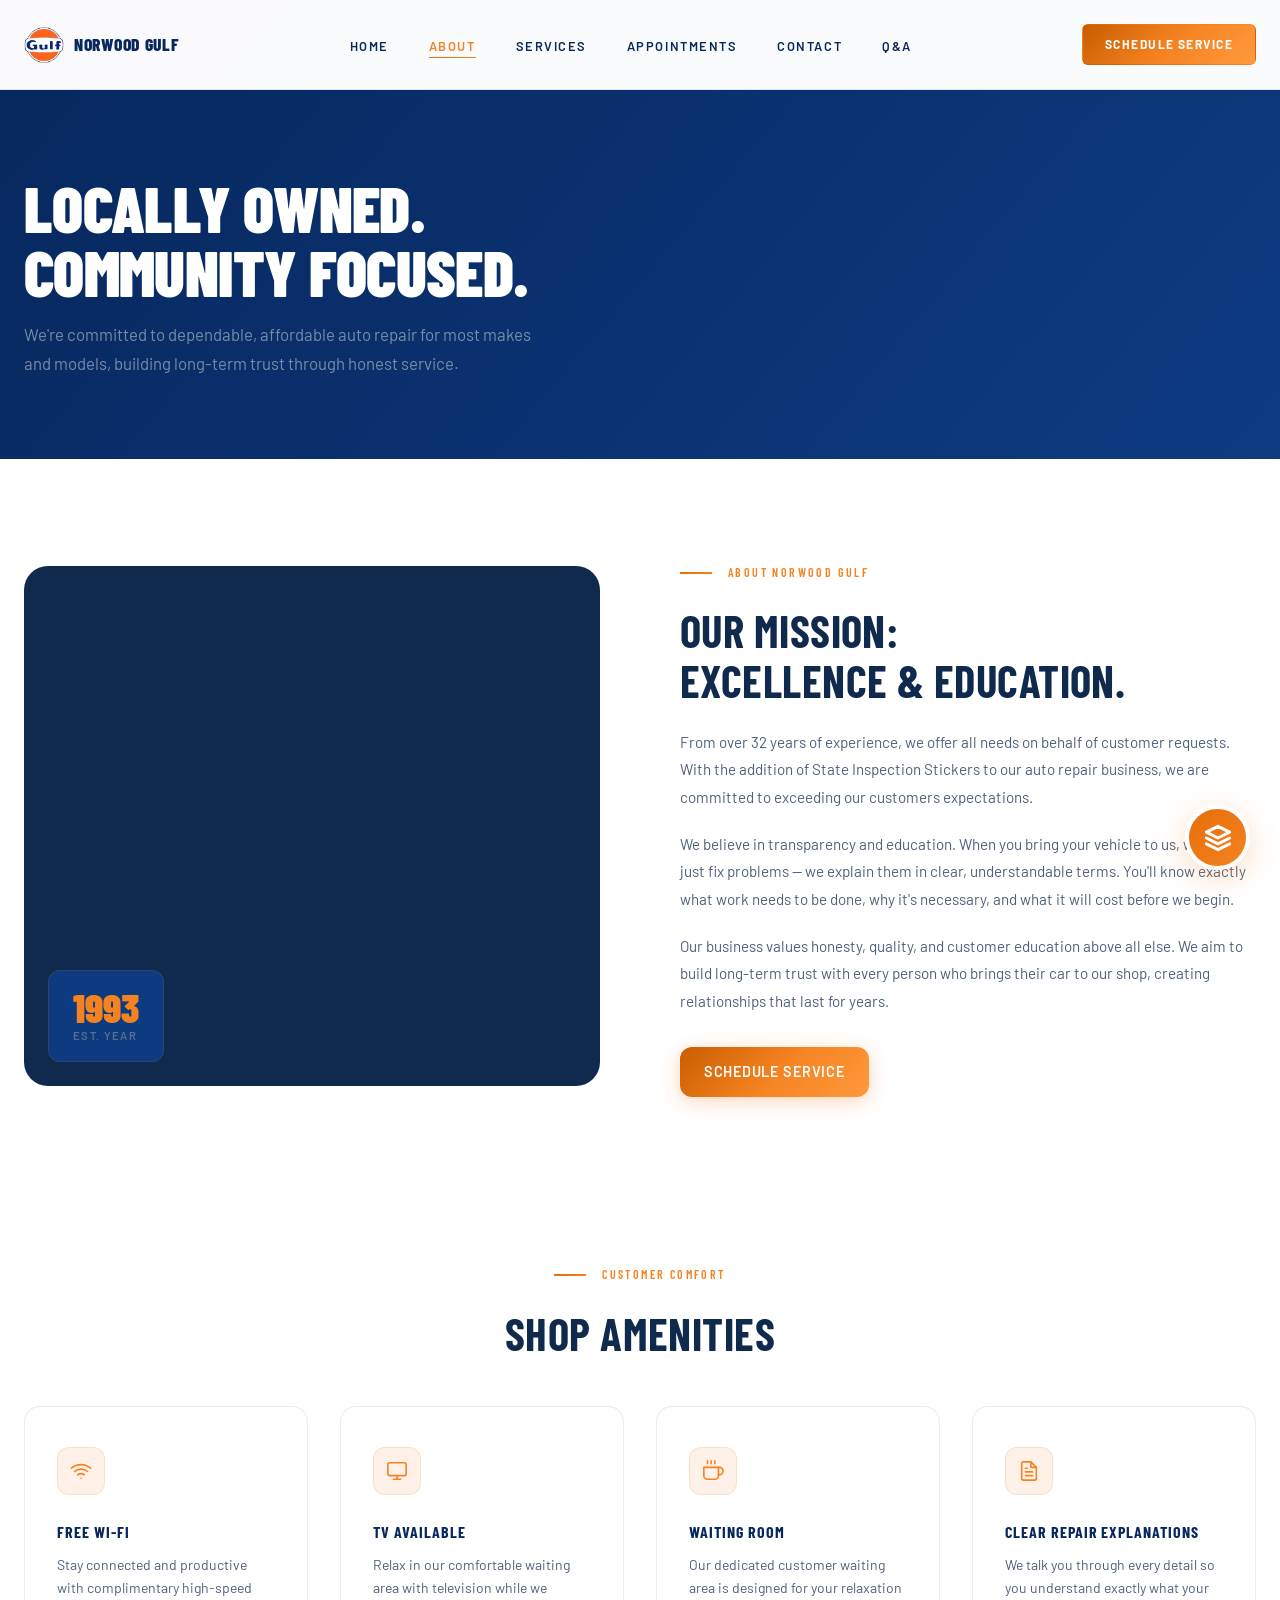
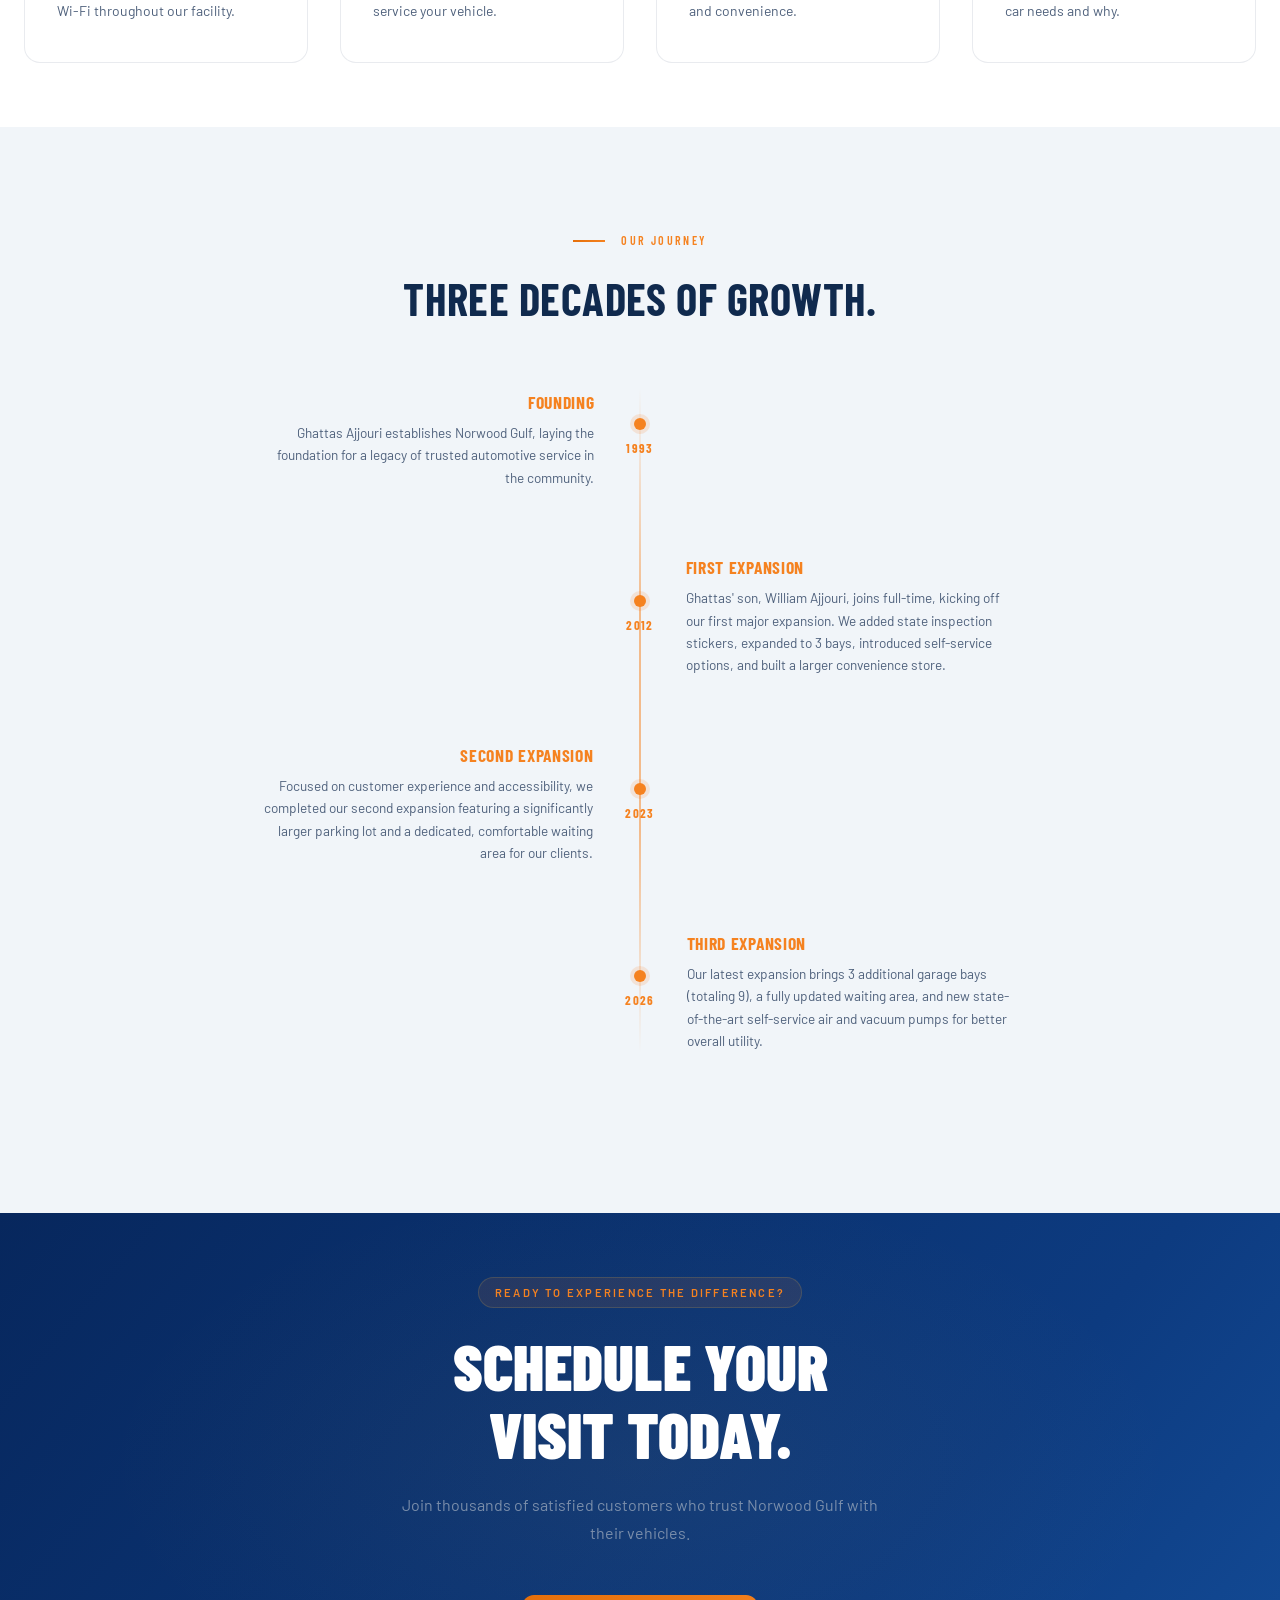
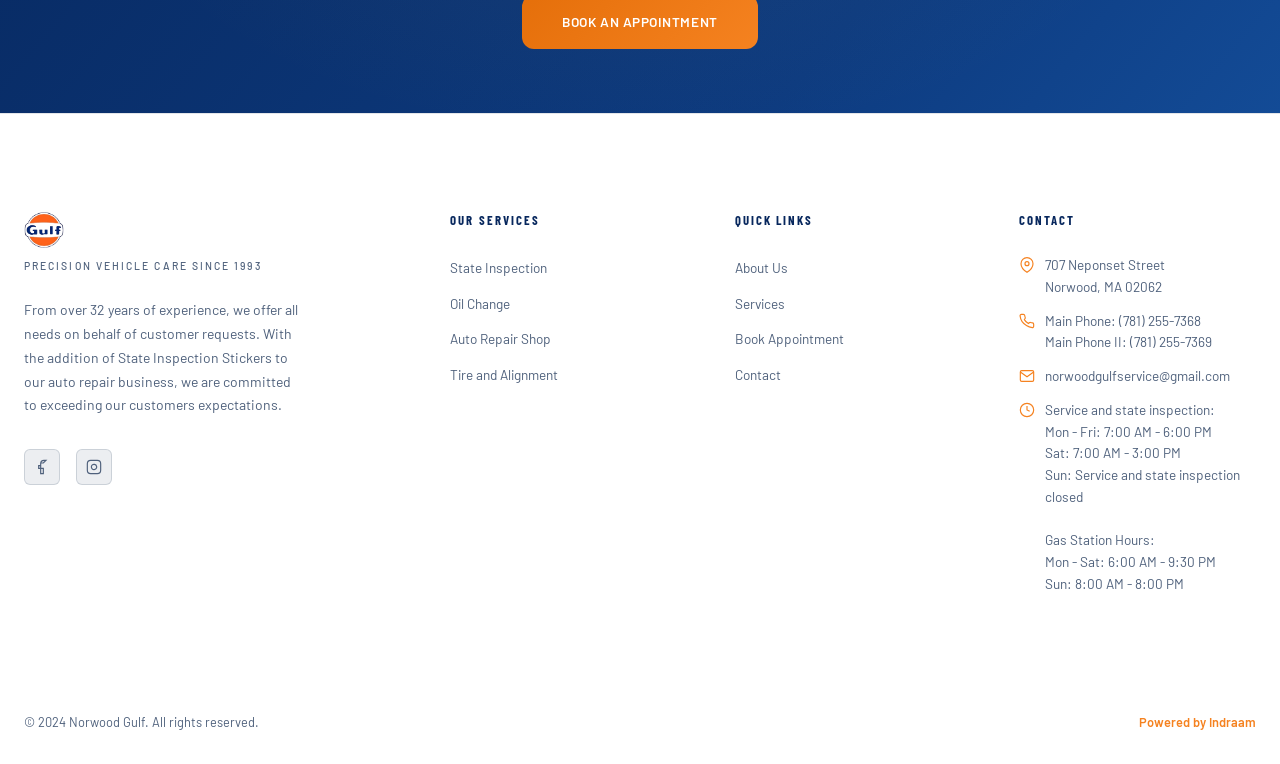
==== commit 095241bd: "chnages for deployment" ====
--- a/about.html
+++ b/about.html
@@ -335,6 +335,7 @@
 
       <div class="footer-bottom">
         <span class="footer-copy">&copy; 2024 Norwood Gulf. All rights reserved.</span>
+        <div class="footer-legal"><a href="https://indraam.com" target="_blank" rel="noopener noreferrer">Powered by Indraam</a></div>
       </div>
     </div>
   </footer>
--- a/style.css
+++ b/style.css
@@ -1720,7 +1720,8 @@
 
 .footer-legal a {
   font-size: 0.8rem;
-  color: var(--muted-dark);
+  color: var(--primary-orange);
+  font-weight: 600;
   transition: color var(--ease);
 }
 
